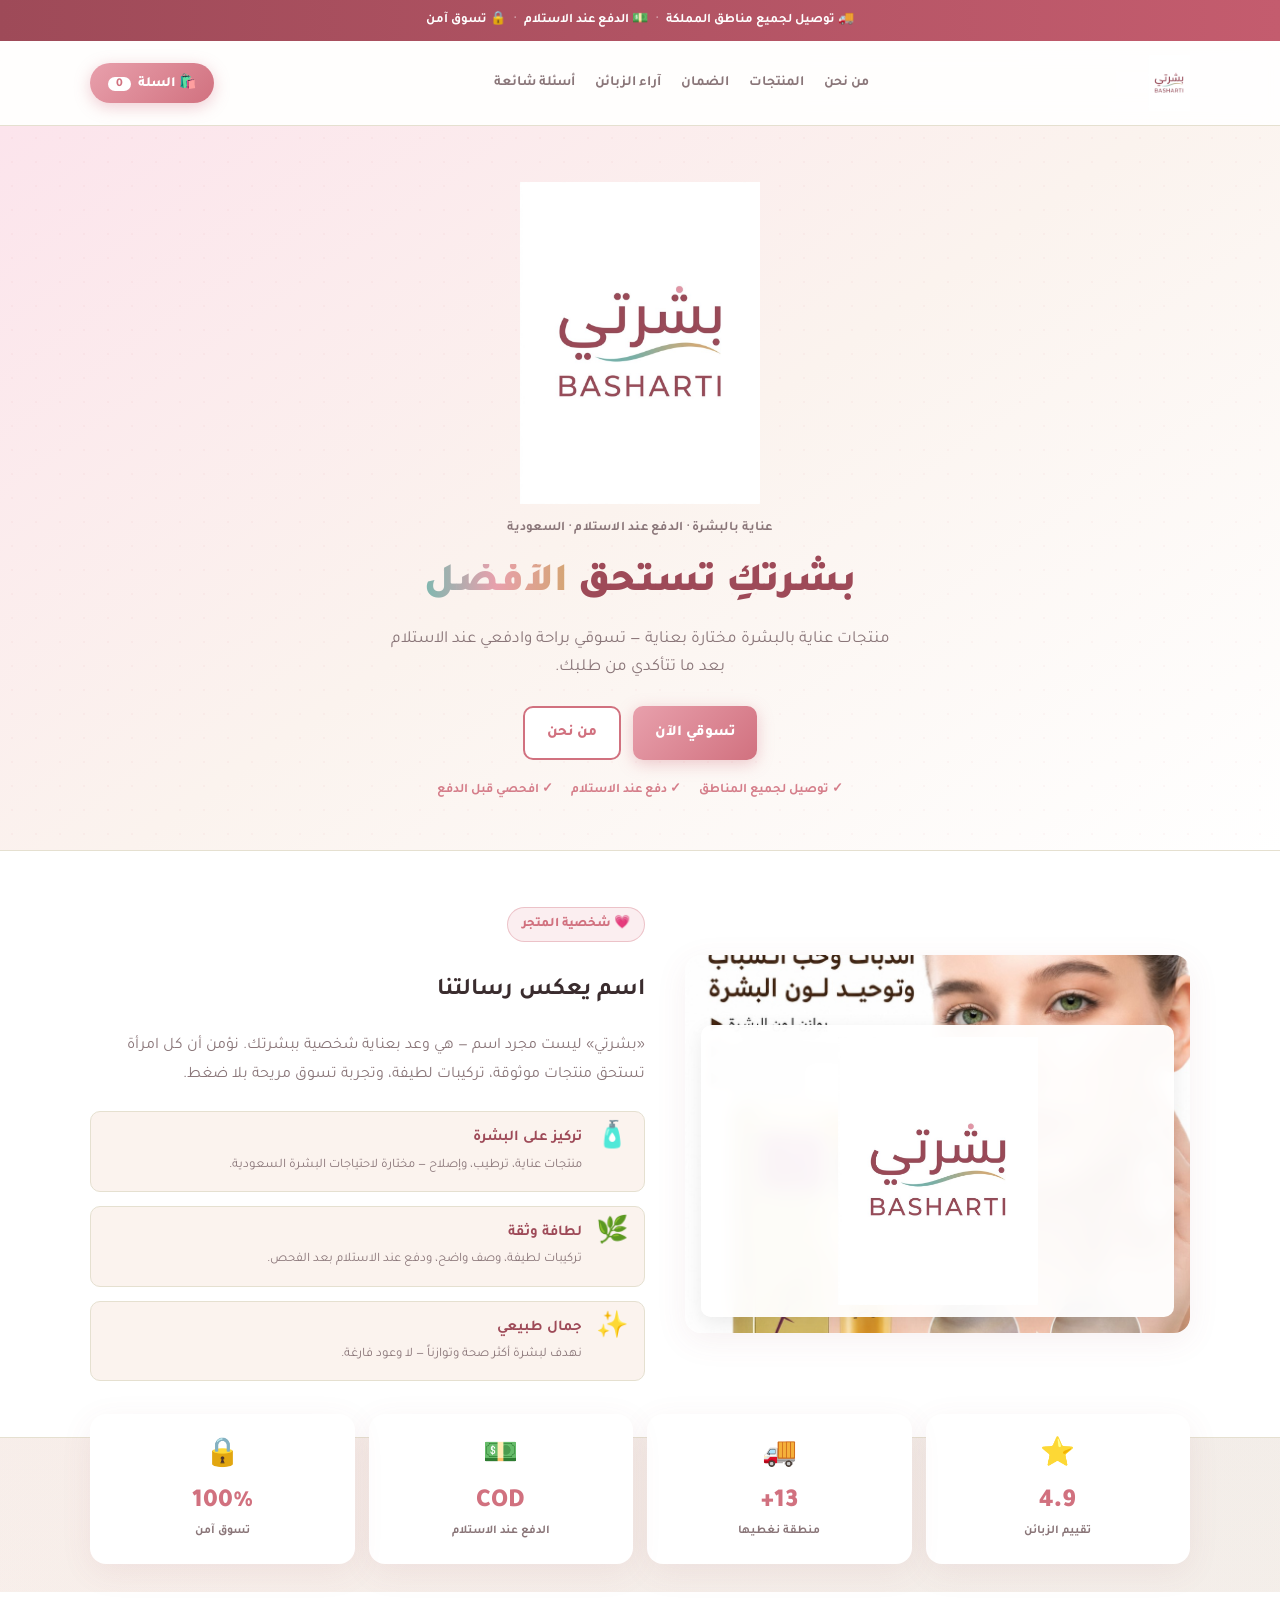
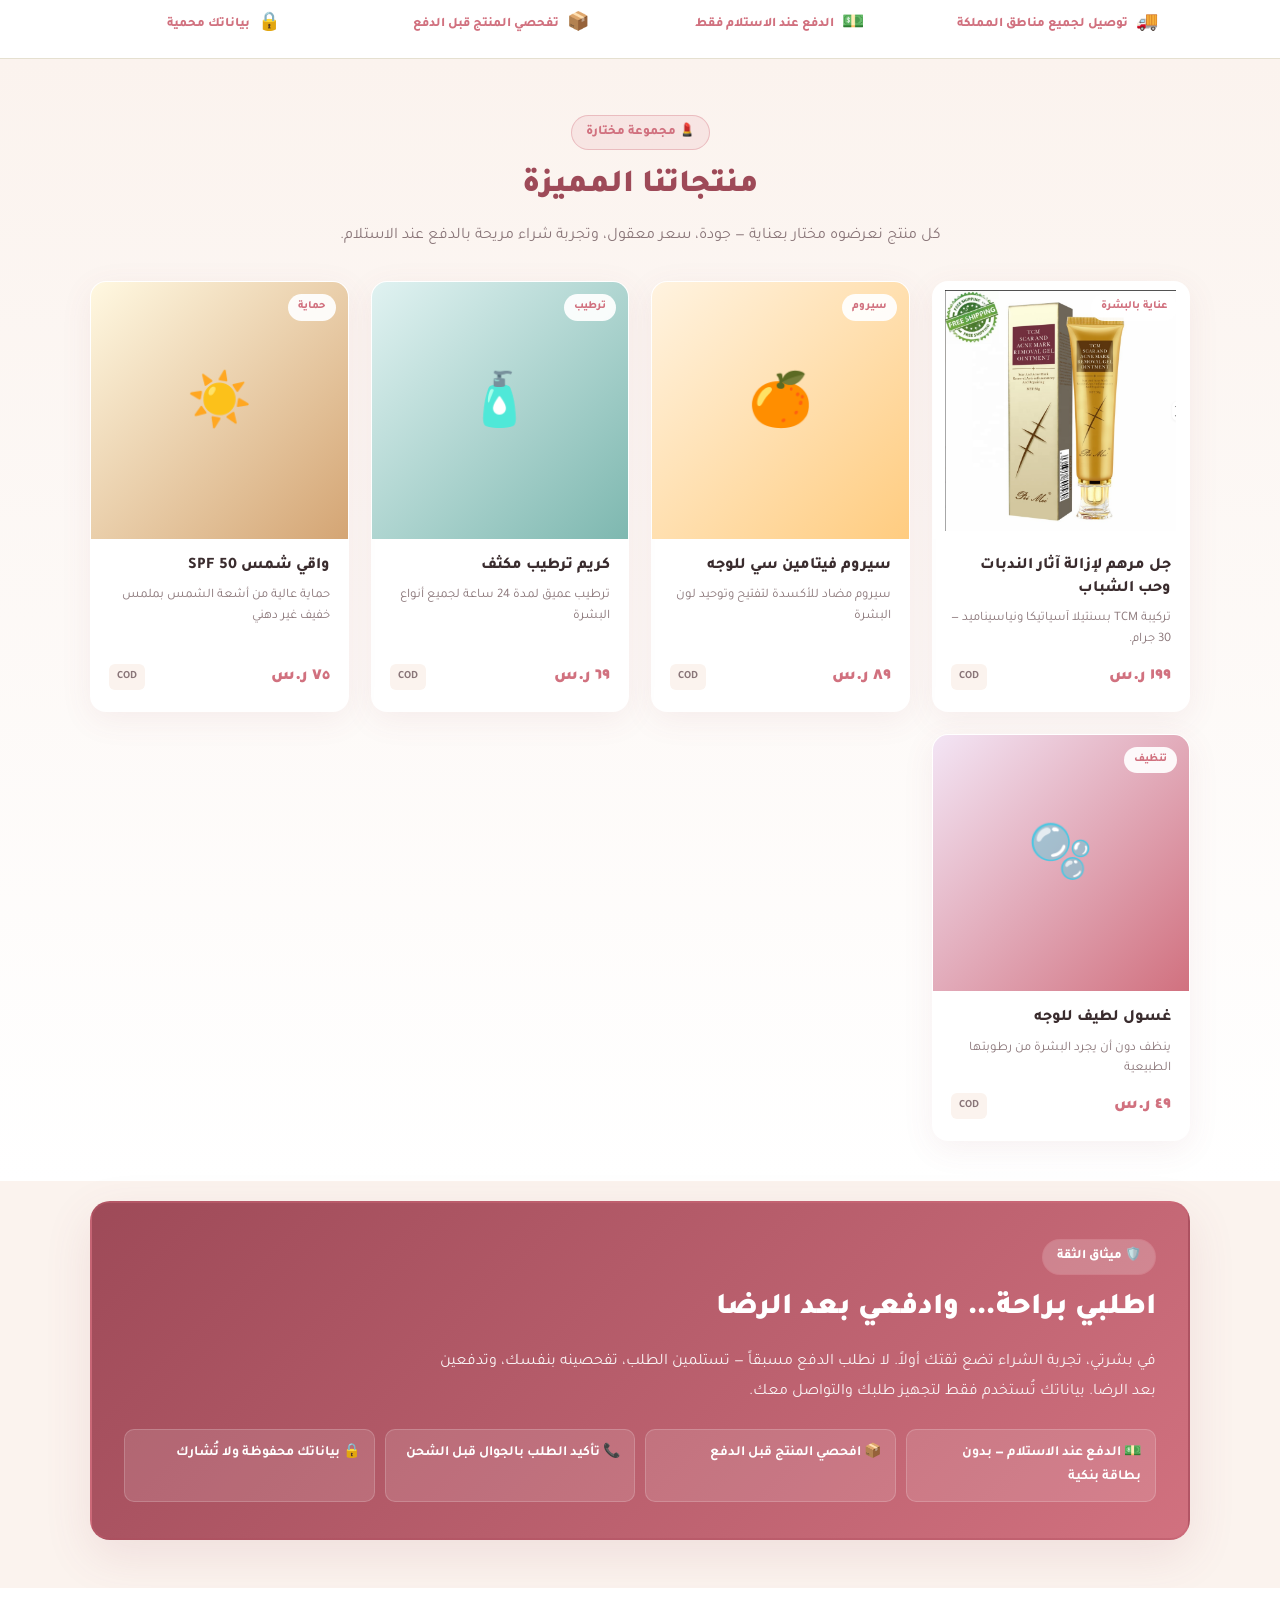
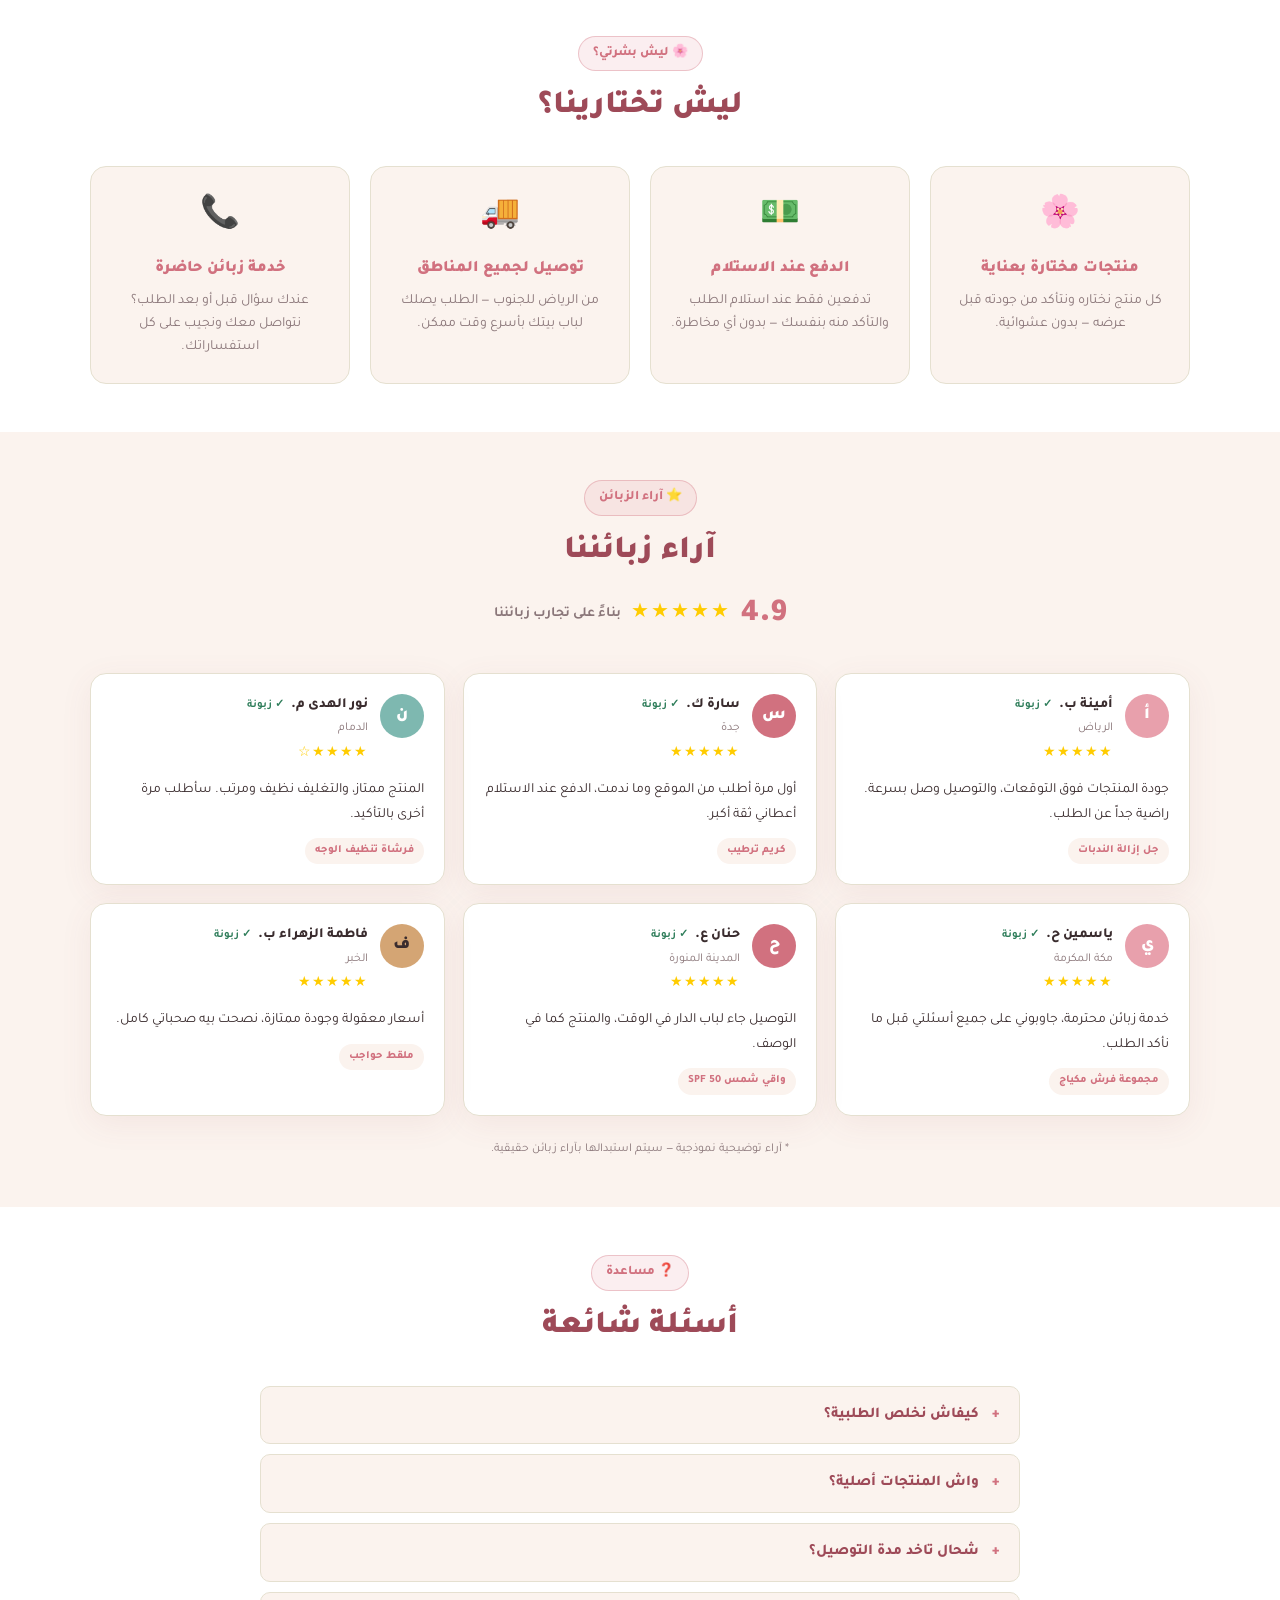
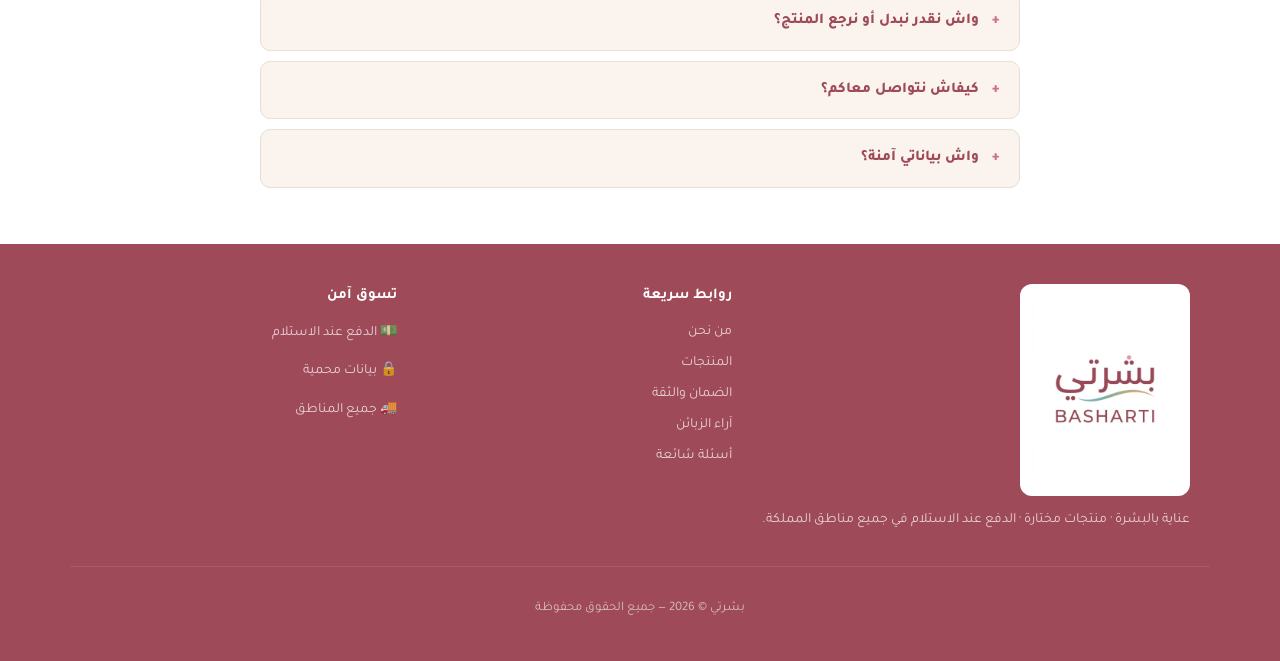
==== index.html @ 543d71de "fix: classic centered homepage hero without product image" ====
<!DOCTYPE html>
<html lang="ar" dir="rtl">
<head>
<meta charset="UTF-8" />
<meta name="viewport" content="width=device-width, initial-scale=1.0" />
<title>بشرتي | العناية بالبشرة ومستحضرات التجميل — السعودية</title>
<meta name="description" content="بشرتي — منتجات عناية بالبشرة والتجميل مختارة بعناية. الدفع عند الاستلام في جميع مناطق المملكة." />
<link rel="canonical" href="https://bacharati.store/" />
<meta property="og:url" content="https://bacharati.store/" />
<meta property="og:title" content="بشرتي | عناية بالبشرة — السعودية" />
<meta property="og:type" content="website" />
<meta property="og:locale" content="ar_SA" />
<meta property="og:image" content="https://bacharati.store/assets/brand/logo-basharti.png?v=1" />
<link rel="preconnect" href="https://fonts.googleapis.com">
<link href="https://fonts.googleapis.com/css2?family=Tajawal:wght@400;500;700;800;900&display=swap" rel="stylesheet">
<link rel="icon" type="image/png" href="assets/brand/logo-basharti.png?v=2" />
<link rel="apple-touch-icon" href="assets/brand/logo-basharti.png?v=2" />
<link rel="stylesheet" href="style.css" />
</head>
<body>

<div class="promo-bar">
  <div class="container promo-inner">
    <span>🚚 توصيل لجميع مناطق المملكة</span>
    <span class="promo-sep">·</span>
    <span>💵 الدفع عند الاستلام</span>
    <span class="promo-sep">·</span>
    <span>🔒 تسوق آمن</span>
  </div>
</div>

<header class="site-header">
  <div class="container header-inner">
    <a href="#" class="logo" data-action="go-shop" aria-label="بشرتي — الرئيسية">
      <img src="assets/brand/logo-basharti.png?v=2" alt="بشرتي BASHARTI" class="logo-img" width="140" height="48" loading="eager" />
    </a>
    <nav class="header-nav" aria-label="التنقل">
      <a href="#brand">من نحن</a>
      <a href="#products">المنتجات</a>
      <a href="#trust">الضمان</a>
      <a href="#reviews">آراء الزبائن</a>
      <a href="#faq">أسئلة شائعة</a>
    </nav>
    <button class="cart-btn" data-action="open-cart" aria-label="السلة">
      🛍️ السلة
      <span class="cart-count" id="cartCount">0</span>
    </button>
  </div>
</header>

<main>

  <section class="hero hero--classic">
    <div class="hero-bg-pattern" aria-hidden="true"></div>
    <div class="container hero-classic">
      <img src="assets/brand/logo-basharti.png?v=2" alt="بشرتي BASHARTI" class="hero-logo hero-logo--center" width="260" height="90" loading="eager" />
      <p class="hero-tagline">عناية بالبشرة · الدفع عند الاستلام · السعودية</p>
      <h1>بشرتكِ تستحق <span class="text-gradient">الأفضل</span></h1>
      <p class="hero-lead">منتجات عناية بالبشرة مختارة بعناية — تسوقي براحة وادفعي عند الاستلام بعد ما تتأكدي من طلبك.</p>
      <div class="hero-actions hero-actions--center">
        <a href="#products" class="btn btn-primary">تسوقي الآن</a>
        <a href="#brand" class="btn btn-outline">من نحن</a>
      </div>
      <ul class="hero-trust-list">
        <li>✓ توصيل لجميع المناطق</li>
        <li>✓ دفع عند الاستلام</li>
        <li>✓ افحصي قبل الدفع</li>
      </ul>
    </div>
  </section>

  <section id="brand" class="brand-story">
    <div class="container brand-story-grid">
      <div class="brand-story-visual">
        <img src="assets/products/scar-gel/v03-benefits.png?v=1" alt="يوازن لون البشرة وينعّم الملمس" class="brand-story-img" loading="lazy" />
        <div class="brand-story-badge">
          <img src="assets/brand/logo-basharti.png?v=2" alt="بشرتي BASHARTI" class="brand-story-logo-img" width="180" loading="lazy" />
        </div>
      </div>
      <div class="brand-story-copy">
        <span class="section-badge">💗 شخصية المتجر</span>
        <h2>اسم يعكس رسالتنا</h2>
        <p class="brand-story-lead">«بشرتي» ليست مجرد اسم — هي وعد بعناية شخصية ببشرتك. نؤمن أن كل امرأة تستحق منتجات موثوقة، تركيبات لطيفة، وتجربة تسوق مريحة بلا ضغط.</p>
        <ul class="brand-pillars">
          <li>
            <span class="brand-pillar-icon">🧴</span>
            <div>
              <strong>تركيز على البشرة</strong>
              <p>منتجات عناية، ترطيب، وإصلاح — مختارة لاحتياجات البشرة السعودية.</p>
            </div>
          </li>
          <li>
            <span class="brand-pillar-icon">🌿</span>
            <div>
              <strong>لطافة وثقة</strong>
              <p>تركيبات لطيفة، وصف واضح، ودفع عند الاستلام بعد الفحص.</p>
            </div>
          </li>
          <li>
            <span class="brand-pillar-icon">✨</span>
            <div>
              <strong>جمال طبيعي</strong>
              <p>نهدف لبشرة أكثر صحة وتوازناً — لا وعود فارغة.</p>
            </div>
          </li>
        </ul>
      </div>
    </div>
  </section>

  <section class="stats">
    <div class="container stats-grid">
      <div class="stat-card">
        <span class="stat-icon">⭐</span>
        <strong class="stat-num">4.9</strong>
        <span class="stat-label">تقييم الزبائن</span>
      </div>
      <div class="stat-card">
        <span class="stat-icon">🚚</span>
        <strong class="stat-num">13+</strong>
        <span class="stat-label">منطقة نغطيها</span>
      </div>
      <div class="stat-card">
        <span class="stat-icon">💵</span>
        <strong class="stat-num">COD</strong>
        <span class="stat-label">الدفع عند الاستلام</span>
      </div>
      <div class="stat-card">
        <span class="stat-icon">🔒</span>
        <strong class="stat-num">100%</strong>
        <span class="stat-label">تسوق آمن</span>
      </div>
    </div>
  </section>

  <section class="trust-bar">
    <div class="container trust-bar-inner">
      <div class="trust-item">
        <span class="trust-icon" aria-hidden="true">🚚</span>
        <span>توصيل لجميع مناطق المملكة</span>
      </div>
      <div class="trust-item">
        <span class="trust-icon" aria-hidden="true">💵</span>
        <span>الدفع عند الاستلام فقط</span>
      </div>
      <div class="trust-item">
        <span class="trust-icon" aria-hidden="true">📦</span>
        <span>تفحصي المنتج قبل الدفع</span>
      </div>
      <div class="trust-item">
        <span class="trust-icon" aria-hidden="true">🔒</span>
        <span>بياناتك محمية</span>
      </div>
    </div>
  </section>

  <section id="products" class="products-section">
    <div class="container">
      <div class="section-head">
        <span class="section-badge">💄 مجموعة مختارة</span>
        <h2 class="section-title">منتجاتنا المميزة</h2>
        <p class="section-lead">كل منتج نعرضوه مختار بعناية — جودة، سعر معقول، وتجربة شراء مريحة بالدفع عند الاستلام.</p>
      </div>
      <div id="productGrid" class="product-grid">
        <p class="loading">جاري تحميل المنتجات...</p>
      </div>
    </div>
  </section>

  <section id="trust" class="trust-covenant">
    <div class="container">
      <div class="covenant-card">
        <span class="section-badge light">🛡️ ميثاق الثقة</span>
        <h2>اطلبي براحة… وادفعي بعد الرضا</h2>
        <p class="covenant-body">في بشرتي، تجربة الشراء تضع ثقتك أولاً. لا نطلب الدفع مسبقاً — تستلمين الطلب، تفحصينه بنفسك، وتدفعين بعد الرضا. بياناتك تُستخدم فقط لتجهيز طلبك والتواصل معك.</p>
        <ul class="covenant-pills">
          <li>💵 الدفع عند الاستلام — بدون بطاقة بنكية</li>
          <li>📦 افحصي المنتج قبل الدفع</li>
          <li>📞 تأكيد الطلب بالجوال قبل الشحن</li>
          <li>🔒 بياناتك محفوظة ولا تُشارك</li>
        </ul>
      </div>
    </div>
  </section>

  <section class="why-us">
    <div class="container">
      <div class="section-head">
        <span class="section-badge">🌸 ليش بشرتي؟</span>
        <h2 class="section-title">ليش تختارينا؟</h2>
      </div>
      <div class="why-grid">
        <div class="why-card">
          <span class="why-icon" aria-hidden="true">🌸</span>
          <h3>منتجات مختارة بعناية</h3>
          <p>كل منتج نختاره ونتأكد من جودته قبل عرضه — بدون عشوائية.</p>
        </div>
        <div class="why-card">
          <span class="why-icon" aria-hidden="true">💵</span>
          <h3>الدفع عند الاستلام</h3>
          <p>تدفعين فقط عند استلام الطلب والتأكد منه بنفسك — بدون أي مخاطرة.</p>
        </div>
        <div class="why-card">
          <span class="why-icon" aria-hidden="true">🚚</span>
          <h3>توصيل لجميع المناطق</h3>
          <p>من الرياض للجنوب — الطلب يصلك لباب بيتك بأسرع وقت ممكن.</p>
        </div>
        <div class="why-card">
          <span class="why-icon" aria-hidden="true">📞</span>
          <h3>خدمة زبائن حاضرة</h3>
          <p>عندك سؤال قبل أو بعد الطلب؟ نتواصل معك ونجيب على كل استفساراتك.</p>
        </div>
      </div>
    </div>
  </section>

  <section id="reviews" class="reviews">
    <div class="container">
      <div class="section-head">
        <span class="section-badge">⭐ آراء الزبائن</span>
        <h2 class="section-title">آراء زبائننا</h2>
        <div class="reviews-summary">
          <span class="reviews-score">4.9</span>
          <span class="reviews-stars" aria-label="4.9 من 5">★★★★★</span>
          <span class="reviews-count">بناءً على تجارب زبائننا</span>
        </div>
      </div>
      <div class="reviews-grid">
        <article class="review-card">
          <div class="review-head">
            <span class="review-avatar" style="background:#e8a0ac">أ</span>
            <div>
              <div class="review-name">أمينة ب. <span class="review-verified">✓ زبونة</span></div>
              <div class="review-location">الرياض</div>
              <div class="review-stars" aria-label="5 من 5">★★★★★</div>
            </div>
          </div>
          <p class="review-text">جودة المنتجات فوق التوقعات، والتوصيل وصل بسرعة. راضية جداً عن الطلب.</p>
          <span class="review-product">جل إزالة الندبات</span>
        </article>
        <article class="review-card">
          <div class="review-head">
            <span class="review-avatar" style="background:#d1717f">س</span>
            <div>
              <div class="review-name">سارة ك. <span class="review-verified">✓ زبونة</span></div>
              <div class="review-location">جدة</div>
              <div class="review-stars" aria-label="5 من 5">★★★★★</div>
            </div>
          </div>
          <p class="review-text">أول مرة أطلب من الموقع وما ندمت، الدفع عند الاستلام أعطاني ثقة أكبر.</p>
          <span class="review-product">كريم ترطيب</span>
        </article>
        <article class="review-card">
          <div class="review-head">
            <span class="review-avatar" style="background:#7eb8b0">ن</span>
            <div>
              <div class="review-name">نور الهدى م. <span class="review-verified">✓ زبونة</span></div>
              <div class="review-location">الدمام</div>
              <div class="review-stars" aria-label="4 من 5">★★★★☆</div>
            </div>
          </div>
          <p class="review-text">المنتج ممتاز، والتغليف نظيف ومرتب. سأطلب مرة أخرى بالتأكيد.</p>
          <span class="review-product">فرشاة تنظيف الوجه</span>
        </article>
        <article class="review-card">
          <div class="review-head">
            <span class="review-avatar" style="background:#e8a0ac">ي</span>
            <div>
              <div class="review-name">ياسمين ح. <span class="review-verified">✓ زبونة</span></div>
              <div class="review-location">مكة المكرمة</div>
              <div class="review-stars" aria-label="5 من 5">★★★★★</div>
            </div>
          </div>
          <p class="review-text">خدمة زبائن محترمة، جاوبوني على جميع أسئلتي قبل ما نأكد الطلب.</p>
          <span class="review-product">مجموعة فرش مكياج</span>
        </article>
        <article class="review-card">
          <div class="review-head">
            <span class="review-avatar" style="background:#d1717f">ح</span>
            <div>
              <div class="review-name">حنان ع. <span class="review-verified">✓ زبونة</span></div>
              <div class="review-location">المدينة المنورة</div>
              <div class="review-stars" aria-label="5 من 5">★★★★★</div>
            </div>
          </div>
          <p class="review-text">التوصيل جاء لباب الدار في الوقت، والمنتج كما في الوصف.</p>
          <span class="review-product">واقي شمس SPF 50</span>
        </article>
        <article class="review-card">
          <div class="review-head">
            <span class="review-avatar" style="background:#d4a574;color:#3a2c2e">ف</span>
            <div>
              <div class="review-name">فاطمة الزهراء ب. <span class="review-verified">✓ زبونة</span></div>
              <div class="review-location">الخبر</div>
              <div class="review-stars" aria-label="5 من 5">★★★★★</div>
            </div>
          </div>
          <p class="review-text">أسعار معقولة وجودة ممتازة، نصحت بيه صحباتي كامل.</p>
          <span class="review-product">ملقط حواجب</span>
        </article>
      </div>
      <p class="reviews-note">* آراء توضيحية نموذجية — سيتم استبدالها بآراء زبائن حقيقية.</p>
    </div>
  </section>

  <section id="faq" class="faq">
    <div class="container">
      <div class="section-head">
        <span class="section-badge">❓ مساعدة</span>
        <h2 class="section-title">أسئلة شائعة</h2>
      </div>
      <div class="faq-list">
        <details class="faq-item">
          <summary>كيفاش نخلص الطلبية؟</summary>
          <p>الدفع يكون عند الاستلام فقط — ما تخلصيش حتى توصلك السلعة وتتأكدي منها بيدك. ما تحتاجيش بطاقة بنكية.</p>
        </details>
        <details class="faq-item">
          <summary>واش المنتجات أصلية؟</summary>
          <p>نعم، جميع منتجاتنا مختارة بعناية من موردين موثوقين قبل ما نعرضوها لكم.</p>
        </details>
        <details class="faq-item">
          <summary>شحال تاخد مدة التوصيل؟</summary>
          <p>مدة التوصيل تختلف حسب المنطقة — عادةً خلال 24-48 ساعة داخل المملكة. نتواصل معك لتأكيد الطلب قبل الشحن.</p>
        </details>
        <details class="faq-item">
          <summary>واش نقدر نبدل أو نرجع المنتج؟</summary>
          <p>إذا كانت عندك مشكلة في الطلبية، تواصلي معنا بعد الاستلام مباشرة وسنجد لك الحل المناسب.</p>
        </details>
        <details class="faq-item">
          <summary>كيفاش نتواصل معاكم؟</summary>
          <p>بعد تأكيد الطلب من الموقع، فريقنا يتصل بيك على الرقم اللي حطيتيه لتأكيد التوصيل والإجابة على أي سؤال.</p>
        </details>
        <details class="faq-item">
          <summary>واش بياناتي آمنة؟</summary>
          <p>نعم — بياناتك (الاسم، الجوال، العنوان) تُستخدم فقط لتجهيز طلبك والتواصل معك. لا نشاركها مع أي طرف ثالث.</p>
        </details>
      </div>
    </div>
  </section>

</main>

<footer class="site-footer">
  <div class="container footer-grid">
    <div class="footer-brand">
      <img src="assets/brand/logo-basharti.png?v=2" alt="بشرتي BASHARTI" class="footer-logo-img" width="160" loading="lazy" />
      <p class="footer-tagline">عناية بالبشرة · منتجات مختارة · الدفع عند الاستلام في جميع مناطق المملكة.</p>
    </div>
    <div class="footer-links">
      <strong>روابط سريعة</strong>
      <a href="#brand">من نحن</a>
      <a href="#products">المنتجات</a>
      <a href="#trust">الضمان والثقة</a>
      <a href="#reviews">آراء الزبائن</a>
      <a href="#faq">أسئلة شائعة</a>
    </div>
    <div class="footer-trust">
      <strong>تسوق آمن</strong>
      <p>💵 الدفع عند الاستلام</p>
      <p>🔒 بيانات محمية</p>
      <p>🚚 جميع المناطق</p>
    </div>
  </div>
  <div class="container footer-bottom">
    <p>بشرتي © 2026 — جميع الحقوق محفوظة</p>
  </div>
</footer>

<div class="overlay" id="productOverlay" hidden>
  <div class="modal product-modal">
    <button class="modal-close" data-action="close-product" aria-label="إغلاق">✕</button>
    <div id="productModalBody"></div>
  </div>
</div>

<div class="overlay" id="cartOverlay" hidden>
  <div class="modal cart-modal">
    <button class="modal-close" data-action="close-cart" aria-label="إغلاق">✕</button>
    <h2>سلة المشتريات</h2>
    <div id="cartItems"></div>
    <div class="cart-summary">
      <div class="cart-total-row">
        <span>المجموع الفرعي</span>
        <strong id="cartTotal">0 ر.س</strong>
      </div>
      <p class="muted shipping-hint">يُضاف رسوم التوصيل حسب المنطقة عند إتمام الطلب</p>
      <button class="btn btn-primary btn-block" id="checkoutBtn" data-action="go-checkout">إتمام الطلب</button>
    </div>
  </div>
</div>

<div class="overlay" id="checkoutOverlay" hidden>
  <div class="modal checkout-modal">
    <button class="modal-close" data-action="close-checkout" aria-label="إغلاق">✕</button>
    <h2>بيانات التوصيل</h2>
    <form id="checkoutForm">
      <label>الاسم الكامل
        <input type="text" name="name" required minlength="2" maxlength="80" placeholder="مثال: هديل بن علي" />
      </label>
      <label>رقم الجوال
        <input type="tel" name="phone" required placeholder="05xxxxxxxx" inputmode="numeric" />
      </label>
      <label>المنطقة
        <select name="regionId" id="regionSelect" required>
          <option value="" disabled selected>اختر المنطقة</option>
        </select>
      </label>
      <label>البلدية / المدينة
        <input type="text" name="city" required minlength="2" maxlength="60" placeholder="مثال: حيدرة" />
      </label>
      <label>العنوان بالتفصيل
        <textarea name="address" required minlength="5" maxlength="240" placeholder="الحي، الشارع، رقم المنزل..."></textarea>
      </label>
      <div class="checkout-summary" id="checkoutSummary">
        <div class="summary-row"><span>المجموع الفرعي</span><span id="summarySubtotal">0 ر.س</span></div>
        <div class="summary-row"><span>التوصيل</span><span id="summaryShipping">—</span></div>
        <div class="summary-row summary-total"><span>الإجمالي</span><span id="summaryTotal">0 ر.س</span></div>
      </div>
      <div class="cod-note">💵 الدفع عند الاستلام — لا حاجة لبطاقة ائتمان · افحصي المنتج قبل الدفع</div>
      <p class="form-error" id="checkoutError" hidden></p>
      <button type="submit" class="btn btn-primary btn-block" id="submitOrderBtn">تأكيد الطلب</button>
    </form>
  </div>
</div>

<div class="overlay" id="thankYouOverlay" hidden>
  <div class="modal thankyou-modal">
    <div class="thankyou-icon">✅</div>
    <h2>تم استلام طلبك بنجاح!</h2>
    <p>رقم الطلب: <strong id="thankYouOrderId"></strong></p>
    <p class="muted">سنتواصل معك قريباً لتأكيد التوصيل. الدفع عند الاستلام — افحصي المنتج قبل الدفع.</p>
    <button class="btn btn-primary" data-action="close-thankyou">متابعة التسوق</button>
  </div>
</div>

<script src="config.js"></script>
<script src="app.js"></script>
</body>
</html>
---- style.css ----
:root {
  --brand-green: #e8a0ac;
  --brand-green-dark: #d1717f;
  --brand-green-deep: #9e4a58;
  --brand-green-light: #f5c4cc;
  --brand-pink: #c45c6e;
  --brand-cyan: #7eb8b0;
  --brand-gold: #d4a574;
  --cream: #fbf3ee;
  --cream-dark: #f5ebe6;
  --text: #3a2c2e;
  --muted: #8a7679;
  --white: #ffffff;
  --border: #e5e0d0;
  --gold: #FFCC00;
  --radius: 16px;
  --radius-sm: 10px;
  --shadow: 0 8px 32px rgba(158, 74, 88, 0.08);
  --shadow-lg: 0 16px 48px rgba(158, 74, 88, 0.12);
}

* { box-sizing: border-box; }

html { scroll-behavior: smooth; }

body {
  margin: 0;
  font-family: 'Tajawal', sans-serif;
  background: var(--cream);
  color: var(--text);
  line-height: 1.65;
  background-image:
    radial-gradient(circle at 10% 0%, rgba(232, 160, 172, 0.12) 0%, transparent 42%),
    radial-gradient(circle at 90% 20%, rgba(126, 184, 176, 0.08) 0%, transparent 38%);
}

a { color: inherit; text-decoration: none; }

.container {
  max-width: 1140px;
  margin: 0 auto;
  padding: 0 20px;
}

.text-gradient {
  background: linear-gradient(90deg, var(--brand-cyan), var(--brand-green), var(--brand-gold));
  -webkit-background-clip: text;
  background-clip: text;
  color: transparent;
}

/* Promo bar */
.promo-bar {
  background: linear-gradient(90deg, var(--brand-green-deep), var(--brand-pink));
  color: white;
  font-size: 13px;
  font-weight: 700;
}

.promo-inner {
  display: flex;
  flex-wrap: wrap;
  justify-content: center;
  align-items: center;
  gap: 8px;
  padding: 10px 20px;
}

.promo-sep { opacity: 0.45; }

/* Header */
.site-header {
  background: rgba(255, 255, 255, 0.92);
  backdrop-filter: blur(12px);
  border-bottom: 1px solid var(--border);
  position: sticky;
  top: 0;
  z-index: 50;
}

.header-inner {
  display: flex;
  align-items: center;
  justify-content: space-between;
  gap: 16px;
  padding: 14px 20px;
}

.logo {
  display: flex;
  align-items: center;
  gap: 10px;
  font-size: 22px;
  font-weight: 900;
  color: var(--brand-green-dark);
  flex-shrink: 0;
}

.logo-img {
  display: block;
  height: 48px;
  width: auto;
  max-width: min(160px, 42vw);
  object-fit: contain;
}

.brand-story-logo-img {
  display: block;
  width: min(200px, 100%);
  height: auto;
}

.footer-logo-img {
  display: block;
  width: min(170px, 100%);
  height: auto;
  margin-bottom: 12px;
  background: white;
  border-radius: 12px;
  padding: 8px 12px;
}

.brand-story-badge {
  justify-content: center;
  text-align: center;
  align-items: center;
  background: white;
  border-radius: var(--radius-sm);
  padding: 12px 16px;
}

.logo-text {
  font-size: 26px;
  font-weight: 900;
  color: var(--brand-green-dark);
}

.footer-logo-text {
  font-size: 24px;
  display: block;
  margin-bottom: 10px;
  color: white;
}

.logo-img {
  height: 56px;
  width: auto;
  display: block;
  object-fit: contain;
}

.footer-logo {
  height: 64px;
  width: auto;
  display: block;
  margin-bottom: 12px;
  object-fit: contain;
}

.logo-icon { flex-shrink: 0; }

.header-nav {
  display: flex;
  gap: 20px;
  font-size: 14px;
  font-weight: 700;
  color: var(--muted);
}

.header-nav a:hover { color: var(--brand-green-dark); }

.cart-btn {
  position: relative;
  background: linear-gradient(135deg, var(--brand-green), var(--brand-green-dark));
  color: white;
  border: none;
  border-radius: 999px;
  padding: 10px 18px;
  font-family: inherit;
  font-size: 14px;
  font-weight: 800;
  cursor: pointer;
  box-shadow: 0 4px 16px rgba(209, 113, 127, 0.35);
  flex-shrink: 0;
}

.cart-count {
  background: white;
  color: var(--brand-green-dark);
  border-radius: 999px;
  padding: 1px 8px;
  font-size: 12px;
  margin-inline-start: 4px;
}

/* Hero */
.hero {
  position: relative;
  background: linear-gradient(145deg, #fce4ec 0%, var(--cream) 50%, #fff 100%);
  padding: 52px 0 64px;
  overflow: hidden;
}

.hero--classic {
  padding: 56px 0 48px;
  text-align: center;
}

.hero-classic {
  position: relative;
  z-index: 1;
  max-width: 640px;
  margin: 0 auto;
  display: flex;
  flex-direction: column;
  align-items: center;
}

.hero-logo--center {
  width: min(280px, 82vw);
  margin-bottom: 12px;
}

.hero-tagline {
  margin: 0 0 16px;
  font-size: 13px;
  font-weight: 700;
  letter-spacing: 0.02em;
  color: var(--muted);
}

.hero-classic h1 {
  font-size: clamp(28px, 5vw, 40px);
  font-weight: 900;
  line-height: 1.4;
  margin: 0 0 14px;
  color: var(--brand-green-deep);
}

.hero-classic .hero-lead {
  max-width: 520px;
  margin: 0 0 24px;
  text-align: center;
}

.hero-actions--center {
  justify-content: center;
  margin-bottom: 20px;
}

.hero-trust-list {
  list-style: none;
  margin: 0;
  padding: 0;
  display: flex;
  flex-wrap: wrap;
  justify-content: center;
  gap: 10px 18px;
  font-size: 13px;
  font-weight: 700;
  color: var(--brand-green-dark);
}

.hero-trust-list li {
  opacity: 0.9;
}

.hero-bg-pattern {
  position: absolute;
  inset: 0;
  opacity: 0.35;
  background-image:
    radial-gradient(circle, rgba(209, 113, 127, 0.15) 1px, transparent 1px);
  background-size: 24px 24px;
  pointer-events: none;
}

.hero-grid {
  position: relative;
  z-index: 1;
  display: grid;
  grid-template-columns: 1.05fr 0.95fr;
  gap: 36px;
  align-items: center;
}

.hero-copy h1 {
  font-size: clamp(28px, 4vw, 42px);
  font-weight: 900;
  line-height: 1.35;
  margin: 12px 0 16px;
  color: var(--brand-green-deep);
}

.hero-logo {
  display: block;
  width: min(240px, 78vw);
  height: auto;
  margin-bottom: 14px;
}

.hero-lead {
  font-size: 17px;
  color: var(--muted);
  margin: 0 0 24px;
  max-width: 520px;
}

.hero-actions {
  display: flex;
  flex-wrap: wrap;
  gap: 12px;
  margin-bottom: 20px;
}

.hero-badges {
  display: flex;
  flex-wrap: wrap;
  gap: 8px;
}

.hero-badge {
  background: white;
  border: 1px solid var(--border);
  border-radius: 999px;
  padding: 6px 12px;
  font-size: 12px;
  font-weight: 700;
  color: var(--brand-green-dark);
}

.hero-visual {
  position: relative;
  min-height: 320px;
}

.hero-image-frame {
  position: relative;
  display: block;
  border-radius: calc(var(--radius) + 4px);
  overflow: hidden;
  box-shadow: var(--shadow-lg);
  border: 3px solid rgba(255, 255, 255, 0.85);
  background: #fff;
  text-decoration: none;
  color: inherit;
}

.hero-image-frame--product {
  background: linear-gradient(160deg, #fff 0%, var(--cream) 100%);
}

.hero-banner-img {
  display: block;
  width: 100%;
  height: auto;
  aspect-ratio: 16 / 10;
  object-fit: cover;
}

.hero-banner-img--product {
  aspect-ratio: 1 / 1;
  object-fit: contain;
  padding: 20px;
}

.hero-float-card {
  position: absolute;
  bottom: 16px;
  left: 16px;
  right: 16px;
  display: flex;
  align-items: center;
  gap: 10px;
  background: rgba(255, 255, 255, 0.94);
  backdrop-filter: blur(8px);
  border-radius: var(--radius-sm);
  padding: 12px 14px;
  box-shadow: 0 8px 24px rgba(158, 74, 88, 0.15);
  border: 1px solid rgba(255, 255, 255, 0.9);
}

.hero-float-badge {
  flex-shrink: 0;
  font-size: 11px;
  font-weight: 800;
  color: white;
  background: linear-gradient(135deg, var(--brand-green), var(--brand-green-dark));
  padding: 6px 10px;
  border-radius: 999px;
}

.hero-float-card img {
  display: none;
}

.hero-float-label {
  display: flex;
  flex-direction: column;
  gap: 2px;
  min-width: 0;
}

.hero-float-label strong {
  font-size: 13px;
  color: var(--brand-green-deep);
}

.hero-float-label span {
  font-size: 11px;
  color: var(--muted);
  font-weight: 700;
}

/* Brand story */
.brand-story {
  padding: 56px 0;
  background: white;
  border-top: 1px solid var(--border);
  border-bottom: 1px solid var(--border);
}

.brand-story-grid {
  display: grid;
  grid-template-columns: 1fr 1.1fr;
  gap: 40px;
  align-items: center;
}

.brand-story-visual {
  position: relative;
  border-radius: var(--radius);
  overflow: hidden;
  box-shadow: var(--shadow);
}

.brand-story-img {
  display: block;
  width: 100%;
  aspect-ratio: 4 / 3;
  object-fit: cover;
}

.brand-story-badge {
  position: absolute;
  bottom: 16px;
  right: 16px;
  left: 16px;
  display: flex;
  align-items: center;
  gap: 12px;
  background: rgba(255, 255, 255, 0.95);
  backdrop-filter: blur(10px);
  border-radius: var(--radius-sm);
  padding: 12px 14px;
  box-shadow: 0 6px 20px rgba(0, 0, 0, 0.08);
}

.brand-story-badge strong {
  display: block;
  font-size: 18px;
  color: var(--brand-green-deep);
}

.brand-story-badge span {
  font-size: 12px;
  color: var(--muted);
  font-weight: 700;
}

.brand-story-lead {
  font-size: 16px;
  color: var(--muted);
  line-height: 1.85;
  margin: 0 0 20px;
}

.brand-pillars {
  list-style: none;
  margin: 0;
  padding: 0;
  display: flex;
  flex-direction: column;
  gap: 14px;
}

.brand-pillars li {
  display: flex;
  gap: 14px;
  align-items: flex-start;
  background: var(--cream);
  border: 1px solid var(--border);
  border-radius: var(--radius-sm);
  padding: 14px 16px;
}

.brand-pillar-icon {
  font-size: 26px;
  line-height: 1;
  flex-shrink: 0;
}

.brand-pillars strong {
  display: block;
  color: var(--brand-green-deep);
  margin-bottom: 4px;
  font-size: 15px;
}

.brand-pillars p {
  margin: 0;
  font-size: 13px;
  color: var(--muted);
  line-height: 1.7;
}

/* Section shared */
.section-badge {
  display: inline-block;
  background: rgba(232, 160, 172, 0.18);
  color: var(--brand-green-dark);
  border: 1px solid rgba(209, 113, 127, 0.35);
  font-size: 13px;
  font-weight: 800;
  padding: 6px 14px;
  border-radius: 999px;
  margin-bottom: 10px;
}

.section-badge.light {
  background: rgba(255, 255, 255, 0.2);
  color: white;
}

.section-head {
  text-align: center;
  margin-bottom: 32px;
}

.section-title {
  font-size: clamp(24px, 3vw, 32px);
  font-weight: 900;
  margin: 0 0 10px;
  color: var(--brand-green-deep);
}

.section-lead {
  font-size: 16px;
  color: var(--muted);
  max-width: 620px;
  margin: 0 auto;
}

/* Stats */
.stats {
  padding: 0 0 8px;
  margin-top: -24px;
  position: relative;
  z-index: 2;
}

.stats-grid {
  display: grid;
  grid-template-columns: repeat(4, 1fr);
  gap: 14px;
}

.stat-card {
  background: white;
  border-radius: var(--radius);
  box-shadow: var(--shadow);
  padding: 20px 14px;
  text-align: center;
}

.stat-icon { font-size: 28px; display: block; margin-bottom: 6px; }

.stat-num {
  display: block;
  font-size: 26px;
  font-weight: 900;
  color: var(--brand-green-dark);
  line-height: 1.2;
}

.stat-label {
  font-size: 12px;
  font-weight: 700;
  color: var(--muted);
}

/* Trust bar */
.trust-bar {
  background: white;
  border-bottom: 1px solid var(--border);
  margin-top: 20px;
}

.trust-bar-inner {
  display: grid;
  grid-template-columns: repeat(4, 1fr);
  gap: 12px;
  padding: 18px 20px;
}

.trust-item {
  display: flex;
  align-items: center;
  justify-content: center;
  gap: 8px;
  font-size: 13px;
  font-weight: 800;
  color: var(--brand-green-dark);
  text-align: center;
}

.trust-icon { font-size: 18px; flex-shrink: 0; }

/* Products */
.products-section {
  padding: 56px 0 40px;
  background: linear-gradient(180deg, var(--cream) 0%, #fff 100%);
}

.product-grid {
  display: grid;
  grid-template-columns: repeat(auto-fill, minmax(240px, 1fr));
  gap: 22px;
}

.loading { color: var(--muted); text-align: center; grid-column: 1 / -1; }

.product-card {
  background: white;
  border-radius: var(--radius);
  box-shadow: var(--shadow);
  overflow: hidden;
  cursor: pointer;
  transition: transform 0.18s ease, box-shadow 0.18s ease;
  display: flex;
  flex-direction: column;
  border: 1px solid transparent;
}

.product-card:hover {
  transform: translateY(-6px);
  box-shadow: var(--shadow-lg);
  border-color: var(--border);
}

.product-thumb {
  aspect-ratio: 1 / 1;
  background: var(--cream);
  display: flex;
  align-items: center;
  justify-content: center;
  position: relative;
  overflow: hidden;
}

.product-thumb img {
  width: 100%;
  height: 100%;
  object-fit: contain;
  background: #fff;
  padding: 8px;
}

.product-thumb-placeholder {
  width: 100%;
  height: 100%;
  display: flex;
  flex-direction: column;
  align-items: center;
  justify-content: center;
  gap: 8px;
  font-size: 52px;
}

.product-category {
  position: absolute;
  top: 12px;
  right: 12px;
  background: rgba(255, 255, 255, 0.92);
  color: var(--brand-green-dark);
  font-size: 11px;
  font-weight: 800;
  padding: 4px 10px;
  border-radius: 999px;
}

.product-info {
  padding: 16px 18px 20px;
  display: flex;
  flex-direction: column;
  gap: 8px;
  flex: 1;
}

.product-info h3 {
  font-size: 16px;
  font-weight: 800;
  margin: 0;
  line-height: 1.45;
}

.product-desc {
  font-size: 13px;
  color: var(--muted);
  margin: 0;
  flex: 1;
  line-height: 1.6;
}

.product-footer {
  display: flex;
  align-items: center;
  justify-content: space-between;
  gap: 8px;
  margin-top: 4px;
}

.product-price {
  font-weight: 900;
  color: var(--brand-green-dark);
  font-size: 17px;
}

.product-cod {
  font-size: 11px;
  font-weight: 700;
  color: var(--muted);
  background: var(--cream);
  padding: 4px 8px;
  border-radius: 6px;
}

/* Trust covenant */
.trust-covenant {
  padding: 20px 0 48px;
}

.covenant-card {
  background: linear-gradient(135deg, var(--brand-green-deep), var(--brand-green-dark));
  color: white;
  border-radius: calc(var(--radius) + 4px);
  padding: 36px 32px;
  box-shadow: var(--shadow-lg);
  border: 2px solid rgba(196, 92, 110, 0.35);
}

.covenant-card h2 {
  font-size: clamp(22px, 3vw, 30px);
  font-weight: 900;
  margin: 0 0 14px;
}

.covenant-body {
  font-size: 16px;
  line-height: 1.85;
  opacity: 0.92;
  margin: 0 0 22px;
  max-width: 720px;
}

.covenant-pills {
  list-style: none;
  margin: 0;
  padding: 0;
  display: grid;
  grid-template-columns: repeat(auto-fit, minmax(220px, 1fr));
  gap: 10px;
}

.covenant-pills li {
  background: rgba(255, 255, 255, 0.12);
  border: 1px solid rgba(255, 255, 255, 0.18);
  border-radius: var(--radius-sm);
  padding: 12px 14px;
  font-size: 14px;
  font-weight: 700;
}

/* Why us */
.why-us {
  background: white;
  padding: 48px 0;
}

.why-grid {
  display: grid;
  grid-template-columns: repeat(auto-fit, minmax(230px, 1fr));
  gap: 20px;
}

.why-card {
  background: var(--cream);
  border-radius: var(--radius);
  padding: 24px 20px;
  text-align: center;
  border: 1px solid var(--border);
  transition: transform 0.15s ease;
}

.why-card:hover { transform: translateY(-3px); }

.why-icon {
  font-size: 32px;
  display: block;
  margin-bottom: 12px;
}

.why-card h3 {
  font-size: 16px;
  font-weight: 900;
  margin: 0 0 8px;
  color: var(--brand-green-dark);
}

.why-card p {
  font-size: 14px;
  color: var(--muted);
  margin: 0;
}

/* Reviews */
.reviews {
  padding: 48px 0;
}

.reviews-summary {
  display: flex;
  align-items: center;
  justify-content: center;
  flex-wrap: wrap;
  gap: 10px;
  margin-top: 8px;
}

.reviews-score {
  font-size: 32px;
  font-weight: 900;
  color: var(--brand-green-dark);
}

.reviews-stars {
  color: var(--gold);
  font-size: 20px;
  letter-spacing: 2px;
}

.reviews-count {
  font-size: 14px;
  color: var(--muted);
  font-weight: 700;
}

.reviews-grid {
  display: grid;
  grid-template-columns: repeat(auto-fit, minmax(280px, 1fr));
  gap: 18px;
}

.review-card {
  background: white;
  border-radius: var(--radius);
  box-shadow: var(--shadow);
  padding: 20px;
  border: 1px solid var(--border);
}

.review-head {
  display: flex;
  align-items: flex-start;
  gap: 12px;
  margin-bottom: 12px;
}

.review-avatar {
  flex-shrink: 0;
  width: 44px;
  height: 44px;
  border-radius: 999px;
  color: white;
  display: flex;
  align-items: center;
  justify-content: center;
  font-weight: 900;
  font-size: 17px;
}

.review-name {
  font-weight: 800;
  font-size: 14px;
}

.review-verified {
  font-size: 11px;
  font-weight: 700;
  color: #2e7d5a;
  margin-inline-start: 4px;
}

.review-location {
  font-size: 12px;
  color: var(--muted);
  margin-top: 2px;
}

.review-stars {
  color: var(--gold);
  font-size: 14px;
  letter-spacing: 1px;
  margin-top: 4px;
}

.review-text {
  font-size: 14px;
  margin: 0 0 10px;
  line-height: 1.75;
}

.review-product {
  display: inline-block;
  font-size: 11px;
  font-weight: 800;
  color: var(--brand-green-dark);
  background: var(--cream);
  padding: 4px 10px;
  border-radius: 999px;
}

.reviews-note {
  text-align: center;
  color: var(--muted);
  font-size: 12px;
  margin: 24px 0 0;
}

/* FAQ */
.faq {
  background: white;
  padding: 48px 0 56px;
}

.faq-list {
  display: flex;
  flex-direction: column;
  gap: 10px;
  max-width: 760px;
  margin: 0 auto;
}

.faq-item {
  background: var(--cream);
  border-radius: var(--radius-sm);
  padding: 16px 20px;
  border: 1px solid var(--border);
}

.faq-item summary {
  cursor: pointer;
  font-weight: 800;
  font-size: 15px;
  list-style: none;
  color: var(--brand-green-deep);
}

.faq-item summary::-webkit-details-marker { display: none; }

.faq-item summary::before {
  content: "+";
  display: inline-block;
  width: 20px;
  color: var(--brand-green-dark);
  font-weight: 900;
}

.faq-item[open] summary::before { content: "−"; }

.faq-item p {
  margin: 12px 0 0 24px;
  color: var(--muted);
  font-size: 14px;
  line-height: 1.75;
}

/* Buttons */
.btn {
  border: none;
  border-radius: var(--radius-sm);
  padding: 13px 22px;
  font-family: inherit;
  font-size: 15px;
  font-weight: 800;
  cursor: pointer;
  display: inline-flex;
  align-items: center;
  justify-content: center;
  transition: transform 0.12s ease, box-shadow 0.12s ease;
}

.btn:active { transform: scale(0.98); }

.btn-primary {
  background: linear-gradient(135deg, var(--brand-green), var(--brand-green-dark));
  color: white;
  box-shadow: 0 4px 16px rgba(209, 113, 127, 0.35);
}

.btn-primary:disabled {
  opacity: 0.6;
  cursor: not-allowed;
}

.btn-block { width: 100%; }

.btn-outline {
  background: white;
  border: 2px solid var(--brand-green-dark);
  color: var(--brand-green-dark);
}

/* Overlay / modal */
.overlay {
  position: fixed;
  inset: 0;
  background: rgba(31, 42, 20, 0.52);
  backdrop-filter: blur(4px);
  display: flex;
  align-items: center;
  justify-content: center;
  z-index: 100;
  padding: 16px;
}

.overlay[hidden] { display: none; }

.modal {
  background: white;
  border-radius: var(--radius);
  max-width: 480px;
  width: 100%;
  max-height: 88vh;
  overflow-y: auto;
  padding: 28px;
  position: relative;
  box-shadow: var(--shadow-lg);
}

.modal-close {
  position: absolute;
  top: 14px;
  left: 14px;
  background: var(--cream);
  border: none;
  border-radius: 999px;
  width: 34px;
  height: 34px;
  cursor: pointer;
  font-size: 15px;
}

.product-modal .product-modal-thumb {
  width: 100%;
  aspect-ratio: 1/1;
  background: var(--cream);
  border-radius: var(--radius);
  display: flex;
  align-items: center;
  justify-content: center;
  font-size: 64px;
  margin-bottom: 16px;
  overflow: hidden;
}

.product-modal-thumb img { width: 100%; height: 100%; object-fit: cover; }

.qty-row {
  display: flex;
  align-items: center;
  gap: 12px;
  margin: 18px 0;
}

.qty-row button {
  width: 36px;
  height: 36px;
  border-radius: 8px;
  border: 1px solid var(--border);
  background: white;
  font-size: 18px;
  cursor: pointer;
}

.cart-item {
  display: flex;
  justify-content: space-between;
  align-items: center;
  gap: 10px;
  padding: 12px 0;
  border-bottom: 1px solid var(--border);
}

.cart-item-name { font-weight: 800; font-size: 14px; }
.cart-item-meta { font-size: 13px; color: var(--muted); }

.cart-item-remove {
  background: none;
  border: none;
  color: var(--muted);
  cursor: pointer;
  font-size: 13px;
  text-decoration: underline;
}

.cart-empty { color: var(--muted); padding: 20px 0; text-align: center; }

.cart-total-row {
  display: flex;
  justify-content: space-between;
  align-items: center;
  font-size: 17px;
  margin: 16px 0;
}

#checkoutForm { display: flex; flex-direction: column; gap: 14px; margin-top: 10px; }

#checkoutForm label {
  display: flex;
  flex-direction: column;
  gap: 6px;
  font-size: 14px;
  font-weight: 800;
}

#checkoutForm input,
#checkoutForm select,
#checkoutForm textarea {
  font-family: inherit;
  font-size: 15px;
  padding: 11px 12px;
  border: 1px solid var(--border);
  border-radius: 8px;
  resize: vertical;
  background: white;
  color: var(--text);
}

.shipping-hint {
  font-size: 12px;
  margin: -8px 0 0;
  text-align: center;
}

.checkout-summary {
  background: var(--cream);
  border-radius: var(--radius-sm);
  padding: 14px;
  display: flex;
  flex-direction: column;
  gap: 6px;
}

.summary-row {
  display: flex;
  justify-content: space-between;
  font-size: 14px;
  color: var(--muted);
}

.summary-total {
  font-size: 16px;
  font-weight: 900;
  color: var(--text);
  border-top: 1px solid var(--border);
  padding-top: 8px;
  margin-top: 4px;
}

.cod-note {
  background: var(--cream);
  border-radius: 8px;
  padding: 12px;
  font-size: 13px;
  font-weight: 700;
  text-align: center;
  color: var(--brand-green-dark);
}

.form-error {
  color: #b3261e;
  font-size: 14px;
  margin: 0;
}

.thankyou-modal { text-align: center; max-width: 400px; }
.thankyou-icon { font-size: 52px; margin-bottom: 10px; }

/* Footer */
.site-footer {
  background: var(--brand-green-deep);
  color: rgba(255, 255, 255, 0.88);
  padding: 40px 0 0;
}

.footer-grid {
  display: grid;
  grid-template-columns: 1.4fr 1fr 1fr;
  gap: 28px;
  padding-bottom: 28px;
}

.footer-brand-row {
  display: flex;
  align-items: center;
  gap: 12px;
  margin-bottom: 12px;
}

.footer-logo-mark {
  flex-shrink: 0;
}

.footer-brand .footer-logo-text {
  font-size: 22px;
  font-weight: 900;
  color: white;
  margin: 0;
}

.footer-tagline {
  font-size: 14px;
  line-height: 1.75;
  margin: 0;
  opacity: 0.85;
}

.footer-brand p,
.footer-trust p {
  font-size: 14px;
  line-height: 1.75;
  margin: 0 0 6px;
  opacity: 0.85;
}

.footer-links,
.footer-trust {
  display: flex;
  flex-direction: column;
  gap: 8px;
}

.footer-links strong,
.footer-trust strong {
  color: white;
  font-size: 15px;
  margin-bottom: 4px;
}

.footer-links a {
  font-size: 14px;
  opacity: 0.85;
}

.footer-links a:hover { opacity: 1; color: white; }

.footer-bottom {
  border-top: 1px solid rgba(255, 255, 255, 0.12);
  padding: 18px 0 28px;
  text-align: center;
  font-size: 13px;
  opacity: 0.7;
}

.muted { color: var(--muted); }

@media (max-width: 900px) {
  .header-nav { display: none; }
  .hero-grid { grid-template-columns: 1fr; }
  .brand-story-grid { grid-template-columns: 1fr; }
  .stats-grid { grid-template-columns: repeat(2, 1fr); }
  .trust-bar-inner { grid-template-columns: repeat(2, 1fr); }
  .footer-grid { grid-template-columns: 1fr; }
}

@media (max-width: 480px) {
  .hero-copy h1 { font-size: 26px; }
  .modal { padding: 20px; }
  .covenant-card { padding: 24px 18px; }
  .promo-inner { font-size: 12px; }
}

/* Product detail page */
.pd-back { padding: 8px 14px; font-size: 13px; }

.product-page { padding-bottom: 80px; }

.pd-hero-section {
  background: linear-gradient(145deg, #fff8f0 0%, var(--cream) 60%, #fff 100%);
  padding: 32px 0 40px;
}

.pd-hero-grid {
  display: grid;
  grid-template-columns: 1fr 1fr;
  gap: 32px;
  align-items: start;
}

.pd-hero-img {
  width: 100%;
  border-radius: var(--radius);
  box-shadow: var(--shadow-lg);
  border: 1px solid var(--border);
}

.pd-hero-copy h1 {
  font-size: clamp(22px, 3vw, 30px);
  font-weight: 900;
  color: var(--brand-green-deep);
  line-height: 1.45;
  margin: 10px 0 12px;
}

.pd-lead {
  color: var(--muted);
  font-size: 15px;
  line-height: 1.85;
  margin: 0 0 18px;
}

.pd-price-row {
  display: flex;
  align-items: baseline;
  gap: 12px;
  margin-bottom: 16px;
}

.pd-price {
  font-size: 32px;
  font-weight: 900;
  color: var(--brand-green-dark);
}

.pd-weight {
  font-size: 13px;
  font-weight: 700;
  color: var(--muted);
  background: var(--cream-dark);
  padding: 4px 10px;
  border-radius: 999px;
}

.pd-pills {
  list-style: none;
  margin: 0 0 18px;
  padding: 0;
  display: grid;
  gap: 8px;
}

.pd-pills li {
  background: white;
  border: 1px solid var(--border);
  border-radius: var(--radius-sm);
  padding: 10px 12px;
  font-size: 13px;
  font-weight: 700;
}

.pd-qty-row {
  display: inline-flex;
  align-items: center;
  gap: 14px;
  margin-bottom: 14px;
  background: white;
  border: 1px solid var(--border);
  border-radius: var(--radius-sm);
  padding: 6px 10px;
}

.pd-qty-btn {
  width: 36px;
  height: 36px;
  border: none;
  background: var(--cream-dark);
  border-radius: 8px;
  font-size: 18px;
  cursor: pointer;
}

.pd-note { font-size: 12px; margin-top: 12px; }

.pd-highlights {
  padding: 40px 0;
  background: white;
}

.pd-highlight-grid {
  display: grid;
  grid-template-columns: repeat(auto-fit, minmax(200px, 1fr));
  gap: 16px;
}

.pd-highlight {
  background: var(--cream);
  border: 1px solid var(--border);
  border-radius: var(--radius);
  padding: 18px;
  text-align: center;
}

.pd-highlight span { font-size: 28px; display: block; margin-bottom: 8px; }
.pd-highlight strong { display: block; color: var(--brand-green-dark); margin-bottom: 6px; }
.pd-highlight p { margin: 0; font-size: 13px; color: var(--muted); line-height: 1.7; }

.pd-gallery { padding: 20px 0 40px; }

.pd-info-grid {
  display: flex;
  flex-direction: column;
  gap: 16px;
}

.pd-info-card {
  margin: 0;
  border-radius: var(--radius);
  overflow: hidden;
  box-shadow: var(--shadow);
  border: 1px solid var(--border);
  background: white;
}

.pd-info-card img {
  width: 100%;
  height: auto;
  display: block;
}

.pd-specs-text { padding: 0 0 40px; }

.pd-specs-card {
  background: white;
  border: 1px solid var(--border);
  border-radius: var(--radius);
  padding: 24px;
  box-shadow: var(--shadow);
}

.pd-specs-card h3 {
  margin: 0 0 14px;
  color: var(--brand-green-deep);
}

.pd-specs-card ul {
  margin: 0;
  padding: 0 18px 0 0;
  line-height: 2;
  color: var(--muted);
}

.pd-bottom-cta {
  background: linear-gradient(135deg, var(--brand-green-deep), var(--brand-green-dark));
  color: white;
  padding: 40px 0 48px;
}

.pd-bottom-cta-inner { text-align: center; }

.pd-bottom-cta h2 { margin: 0 0 8px; font-size: 26px; }
.pd-bottom-cta p { opacity: 0.9; margin: 0 0 20px; }

.pd-sticky-bar {
  position: fixed;
  bottom: 0;
  left: 0;
  right: 0;
  background: rgba(255, 255, 255, 0.96);
  backdrop-filter: blur(10px);
  border-top: 1px solid var(--border);
  padding: 12px 0;
  z-index: 60;
  box-shadow: 0 -4px 24px rgba(0, 0, 0, 0.06);
}

.pd-sticky-inner {
  display: flex;
  align-items: center;
  justify-content: space-between;
  gap: 12px;
}

.pd-sticky-info strong {
  display: block;
  font-size: 18px;
  color: var(--brand-green-dark);
}

@media (max-width: 900px) {
  .pd-hero-grid { grid-template-columns: 1fr; }
  .pd-back { display: none; }
}
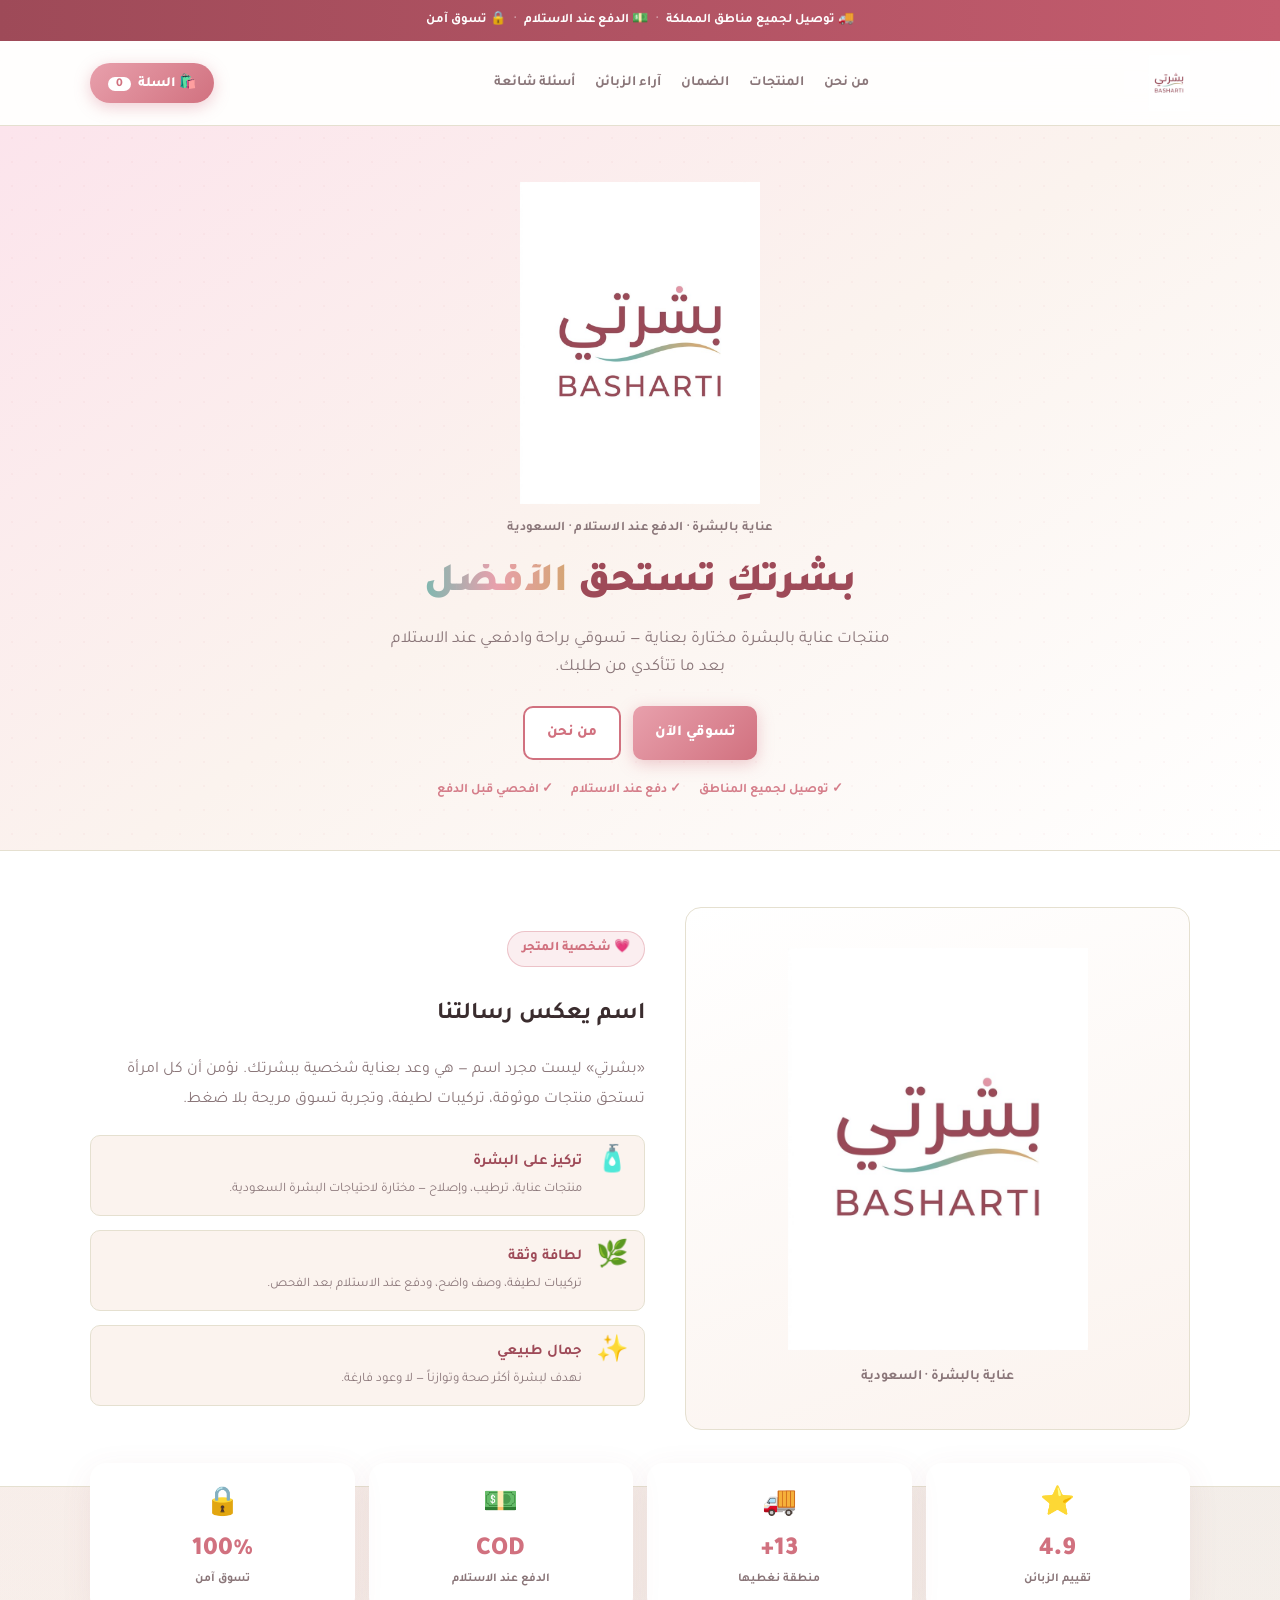
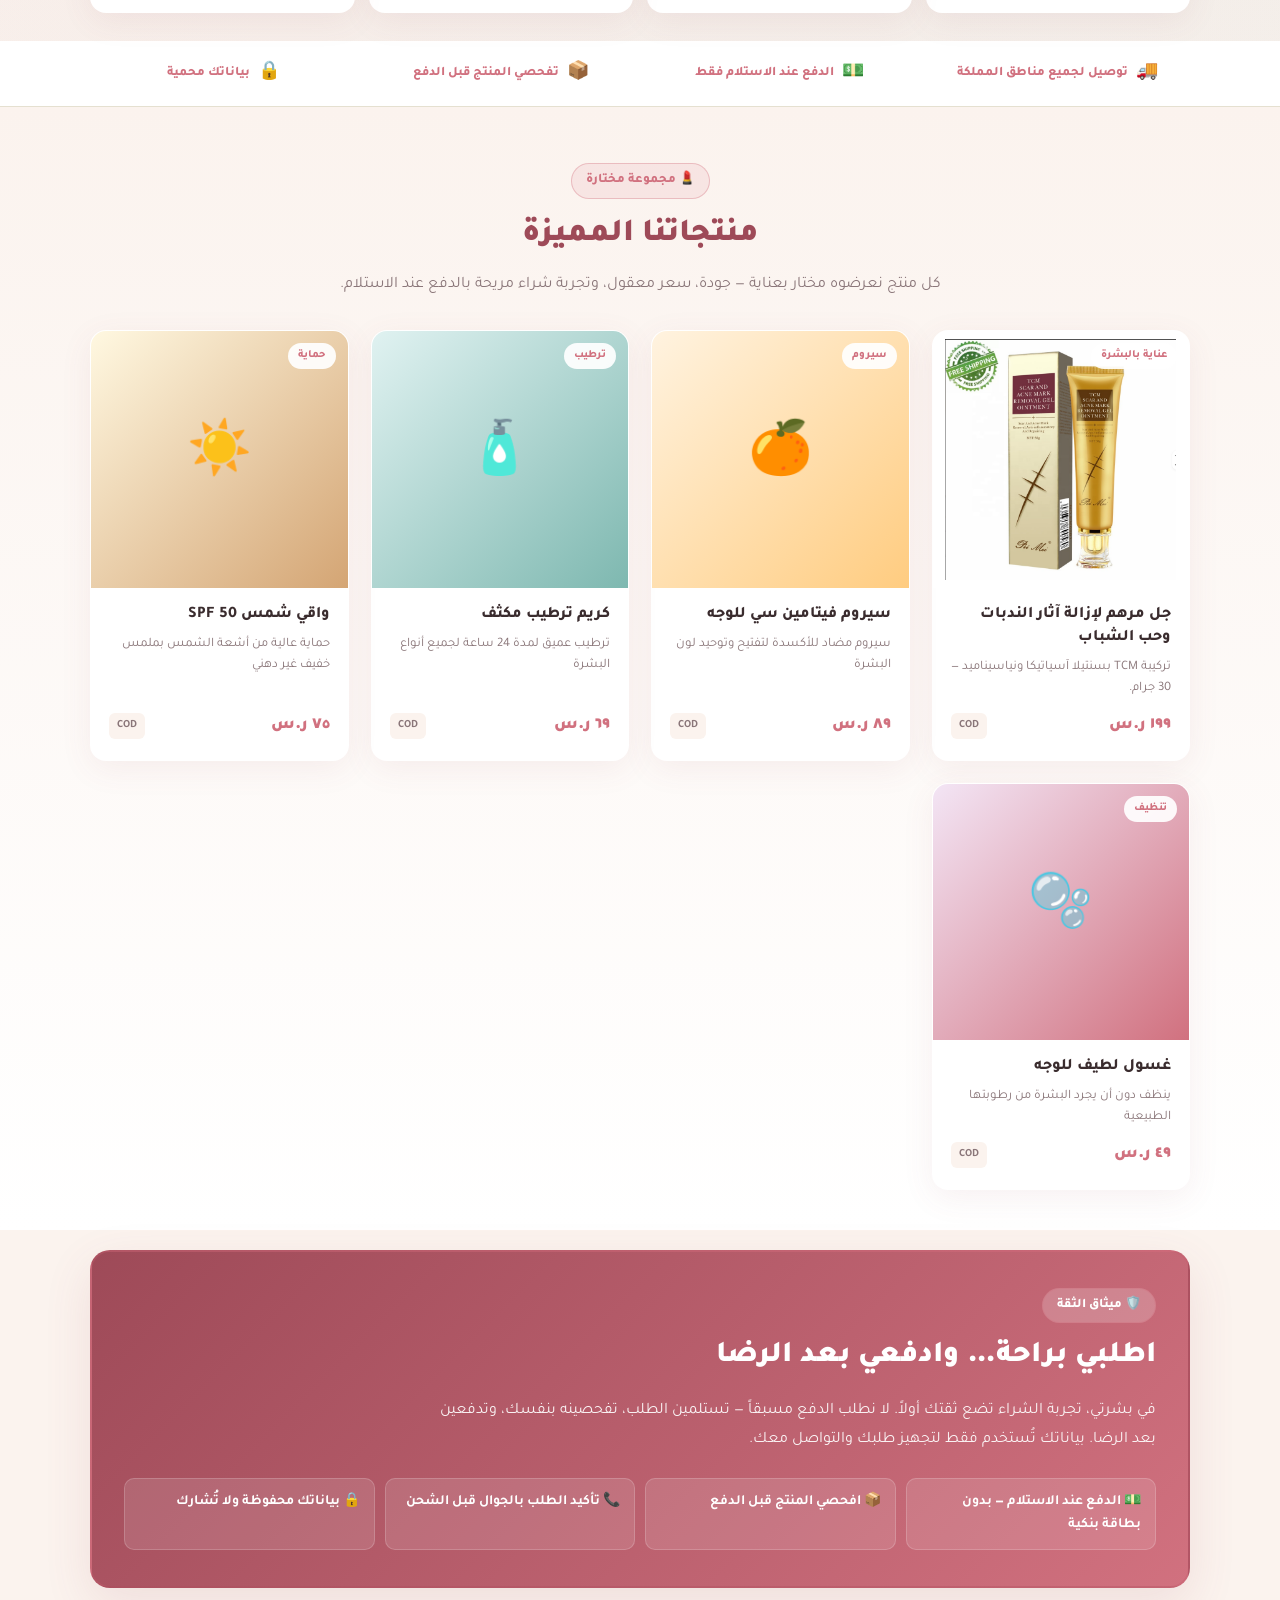
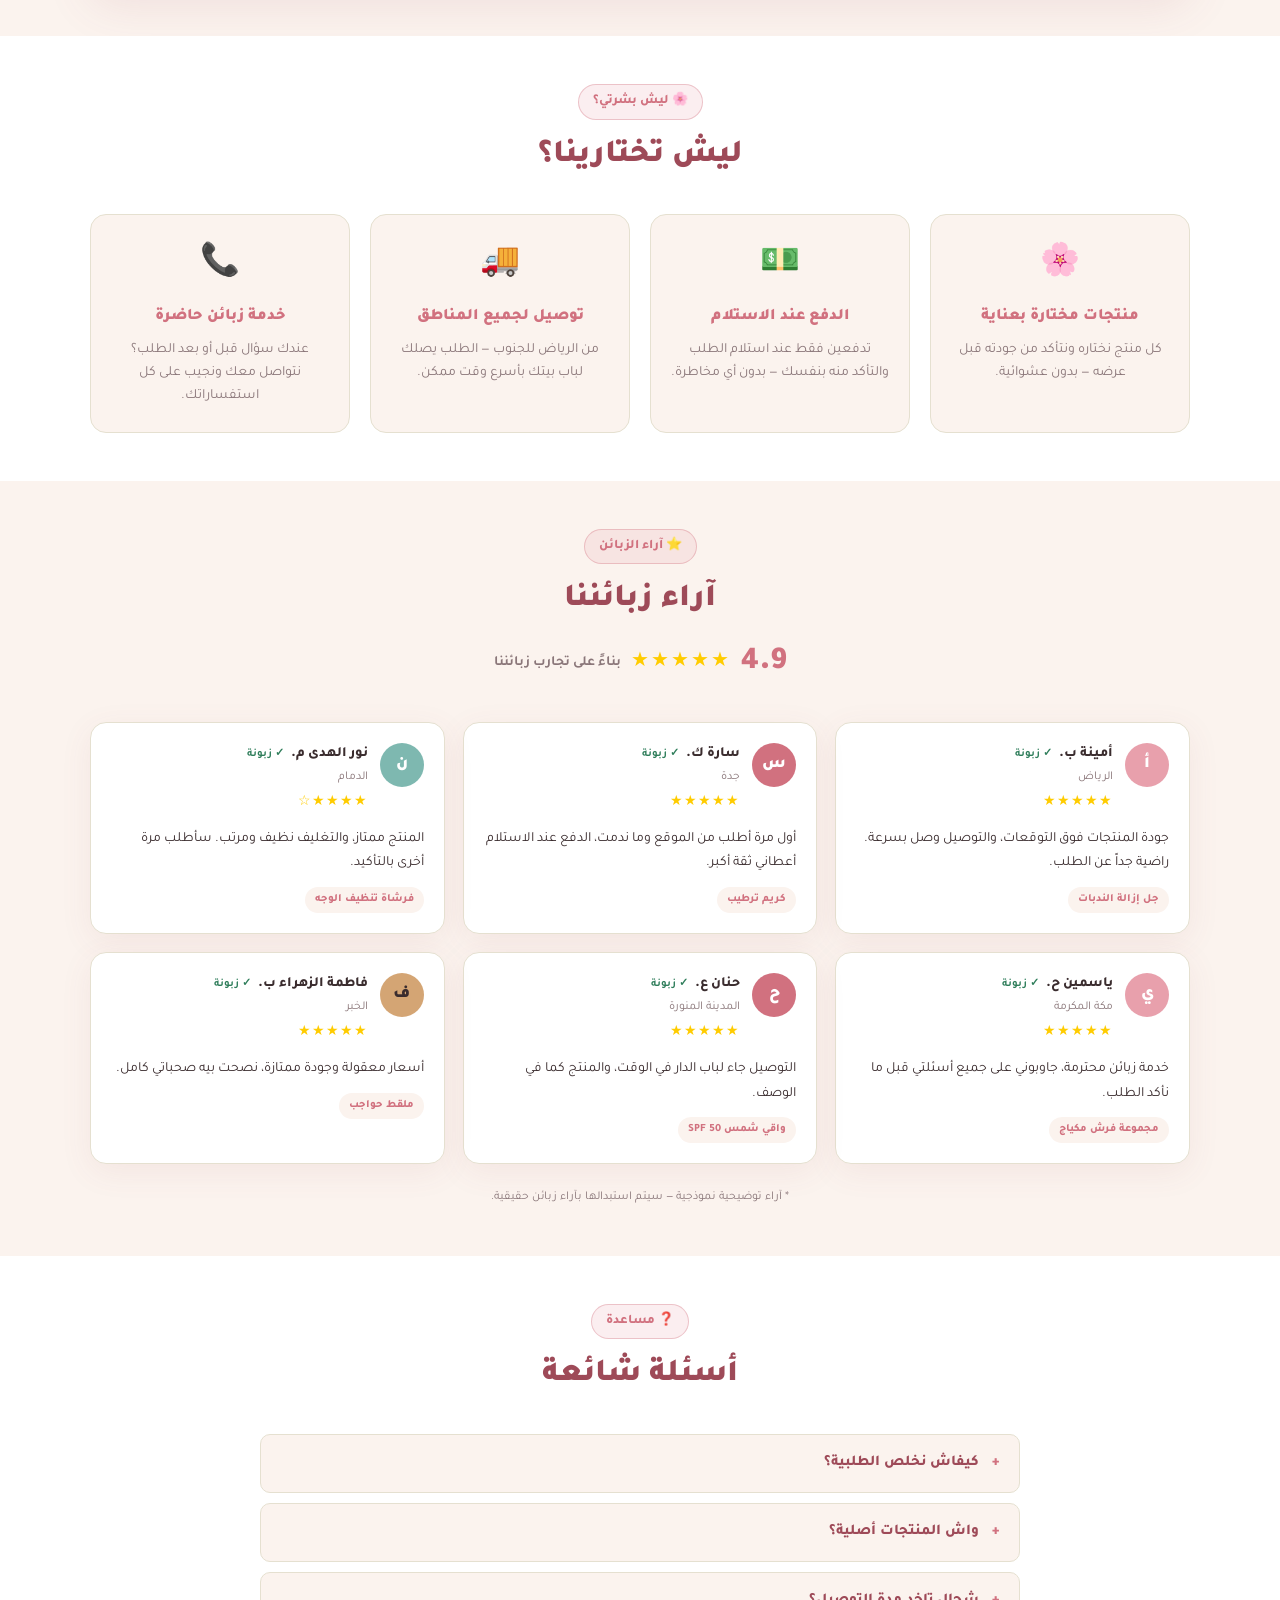
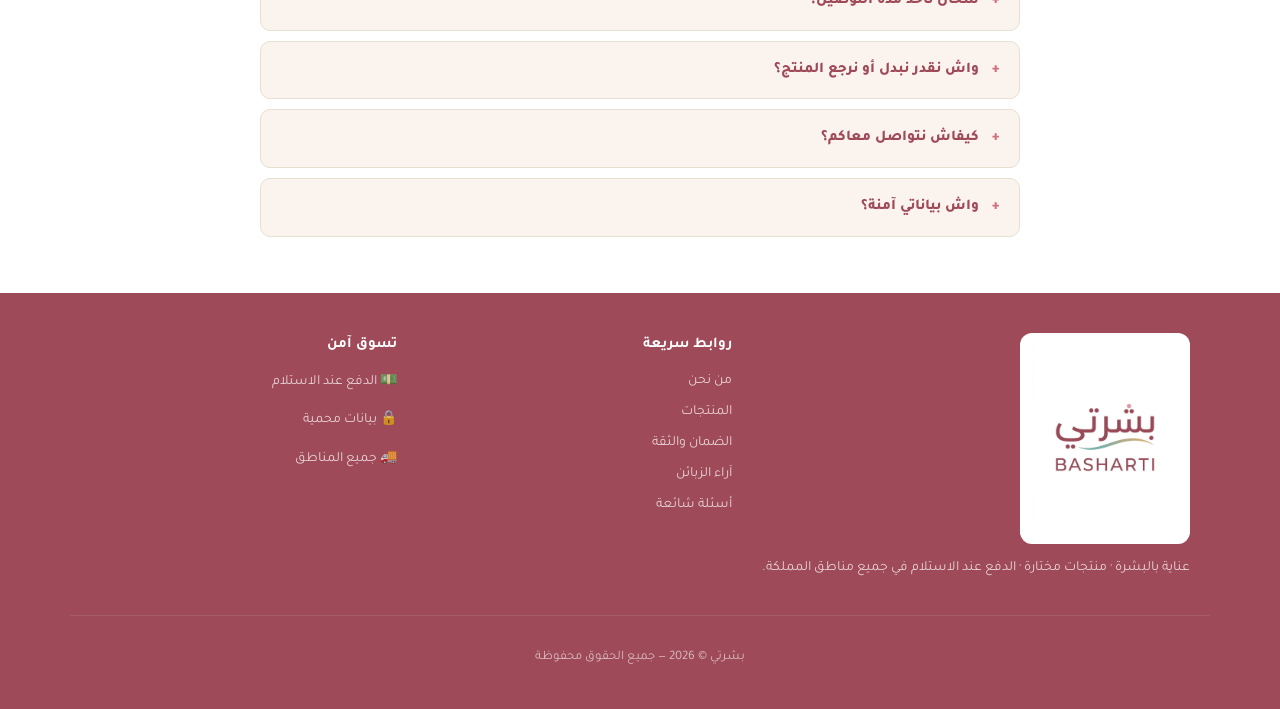
==== commit 7d18eadd: "fix: show Basharti logo clearly in brand story section Remove the infographic background so the bran" ====
--- a/index.html
+++ b/index.html
@@ -71,11 +71,9 @@
 
   <section id="brand" class="brand-story">
     <div class="container brand-story-grid">
-      <div class="brand-story-visual">
-        <img src="assets/products/scar-gel/v03-benefits.png?v=1" alt="يوازن لون البشرة وينعّم الملمس" class="brand-story-img" loading="lazy" />
-        <div class="brand-story-badge">
-          <img src="assets/brand/logo-basharti.png?v=2" alt="بشرتي BASHARTI" class="brand-story-logo-img" width="180" loading="lazy" />
-        </div>
+      <div class="brand-story-visual brand-story-visual--logo">
+        <img src="assets/brand/logo-basharti.png?v=2" alt="بشرتي BASHARTI" class="brand-story-logo-only" width="280" loading="lazy" />
+        <p class="brand-story-logo-caption">عناية بالبشرة · السعودية</p>
       </div>
       <div class="brand-story-copy">
         <span class="section-badge">💗 شخصية المتجر</span>
--- a/style.css
+++ b/style.css
@@ -104,12 +104,6 @@
   object-fit: contain;
 }
 
-.brand-story-logo-img {
-  display: block;
-  width: min(200px, 100%);
-  height: auto;
-}
-
 .footer-logo-img {
   display: block;
   width: min(170px, 100%);
@@ -118,15 +112,6 @@
   background: white;
   border-radius: 12px;
   padding: 8px 12px;
-}
-
-.brand-story-badge {
-  justify-content: center;
-  text-align: center;
-  align-items: center;
-  background: white;
-  border-radius: var(--radius-sm);
-  padding: 12px 16px;
 }
 
 .logo-text {
@@ -434,38 +419,30 @@
   box-shadow: var(--shadow);
 }
 
-.brand-story-img {
+.brand-story-visual--logo {
+  display: flex;
+  flex-direction: column;
+  align-items: center;
+  justify-content: center;
+  min-height: 280px;
+  padding: 40px 28px;
+  background: linear-gradient(160deg, #fff 0%, var(--cream) 100%);
+  border: 1px solid var(--border);
+  box-shadow: none;
+}
+
+.brand-story-logo-only {
   display: block;
-  width: 100%;
-  aspect-ratio: 4 / 3;
-  object-fit: cover;
-}
-
-.brand-story-badge {
-  position: absolute;
-  bottom: 16px;
-  right: 16px;
-  left: 16px;
-  display: flex;
-  align-items: center;
-  gap: 12px;
-  background: rgba(255, 255, 255, 0.95);
-  backdrop-filter: blur(10px);
-  border-radius: var(--radius-sm);
-  padding: 12px 14px;
-  box-shadow: 0 6px 20px rgba(0, 0, 0, 0.08);
-}
-
-.brand-story-badge strong {
-  display: block;
-  font-size: 18px;
-  color: var(--brand-green-deep);
-}
-
-.brand-story-badge span {
-  font-size: 12px;
-  color: var(--muted);
+  width: min(300px, 100%);
+  height: auto;
+}
+
+.brand-story-logo-caption {
+  margin: 16px 0 0;
+  font-size: 14px;
   font-weight: 700;
+  color: var(--muted);
+  text-align: center;
 }
 
 .brand-story-lead {
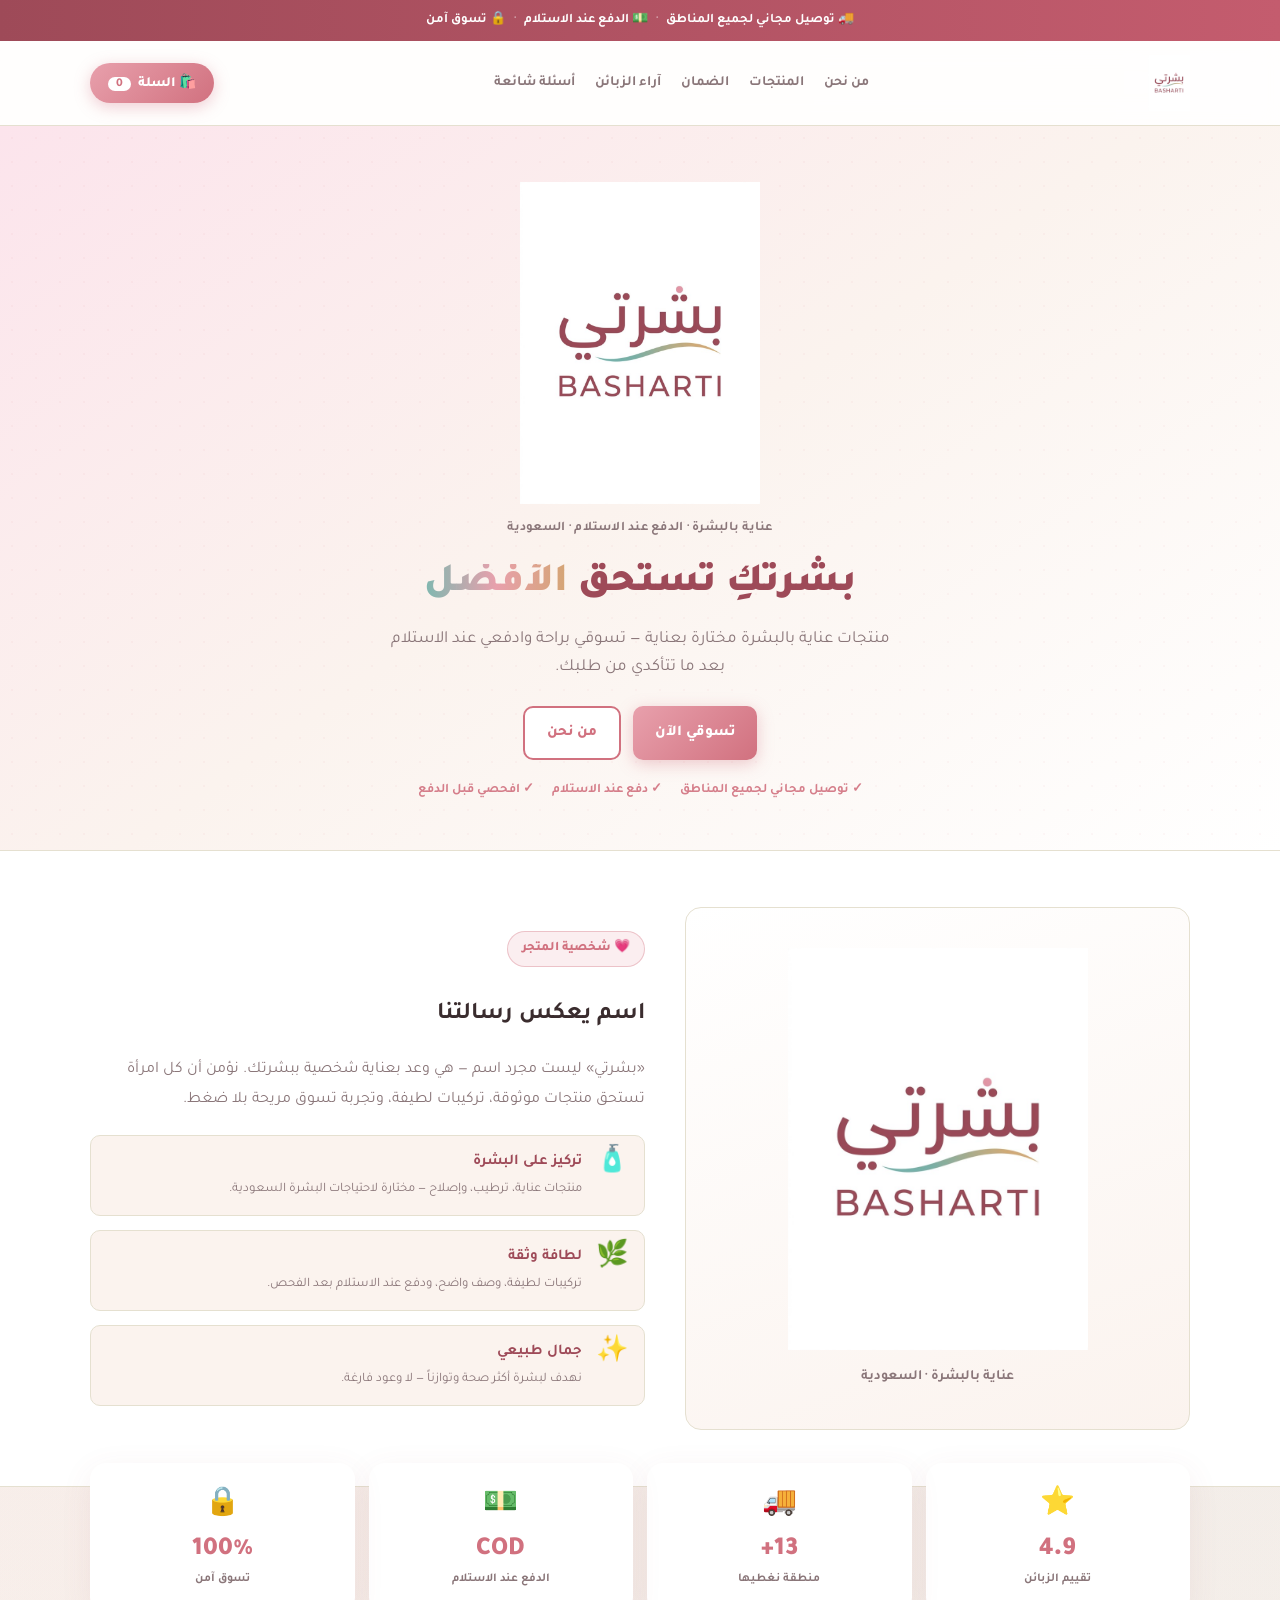
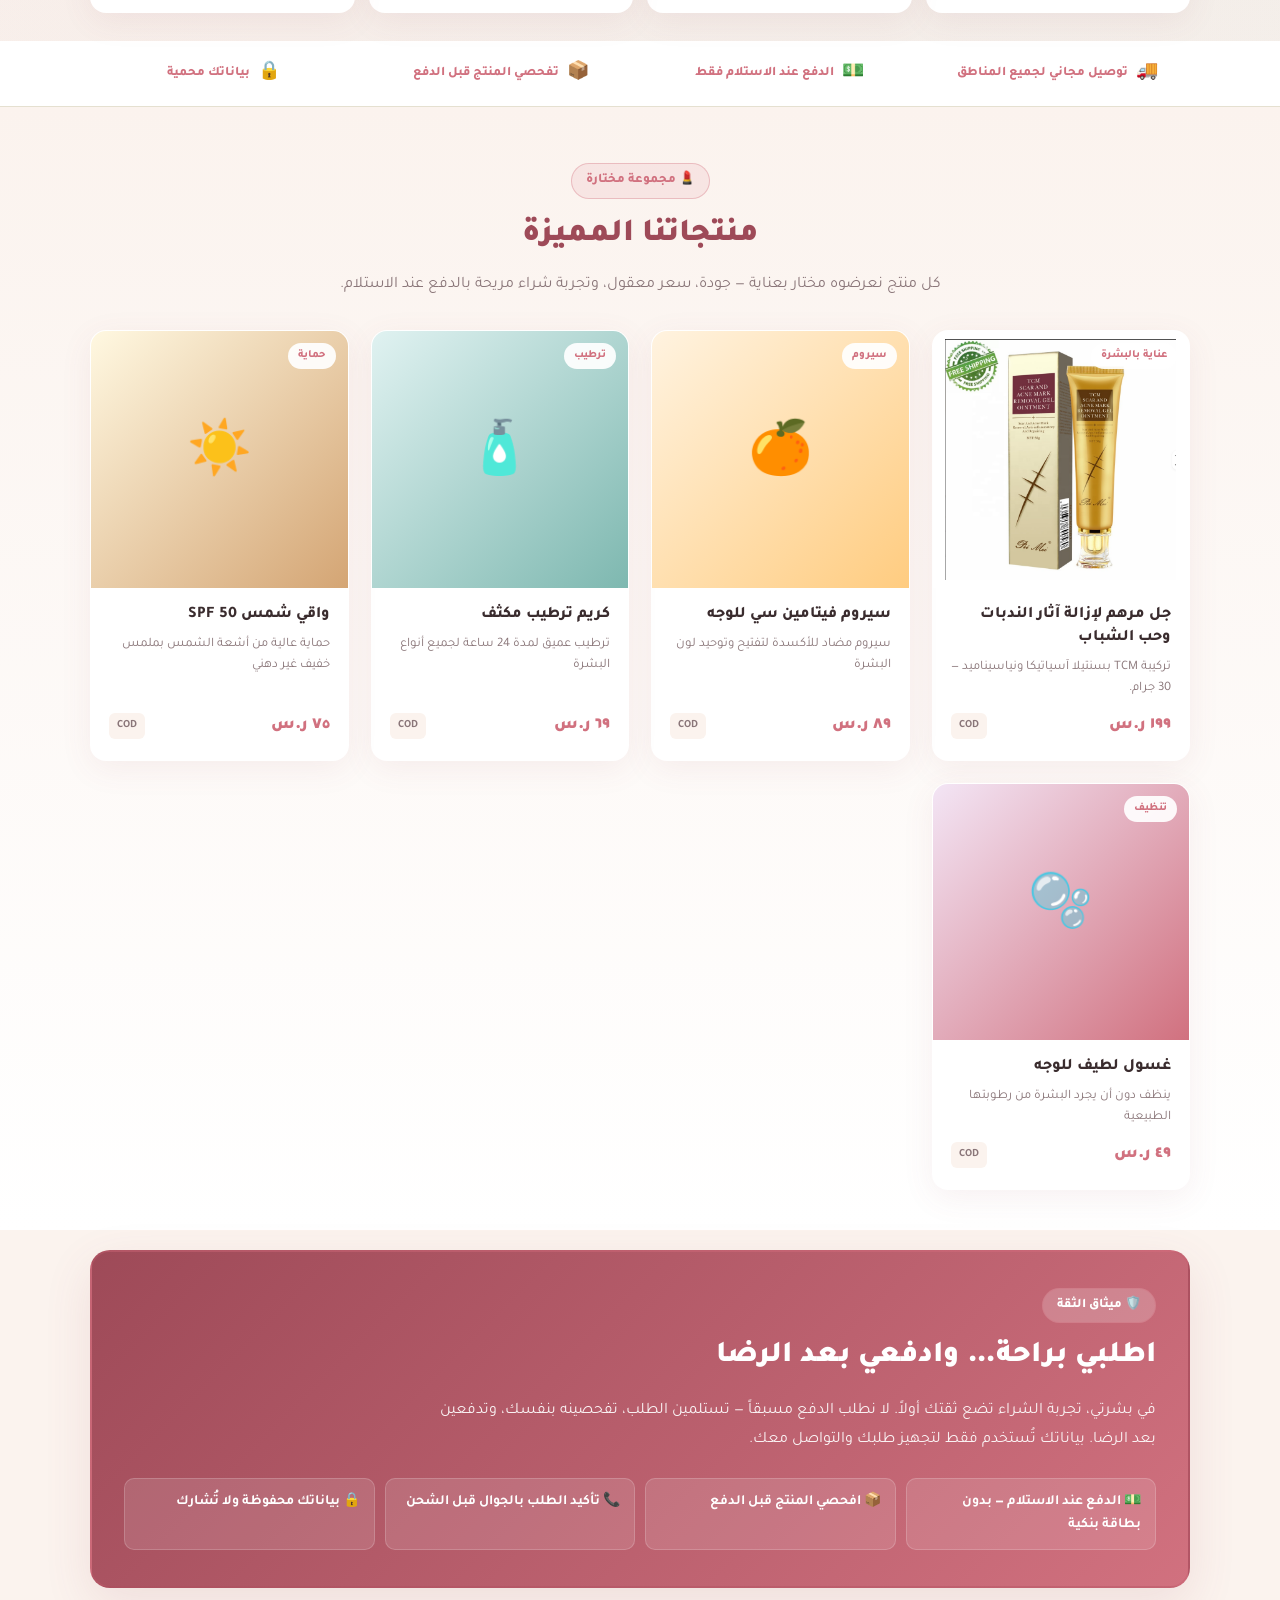
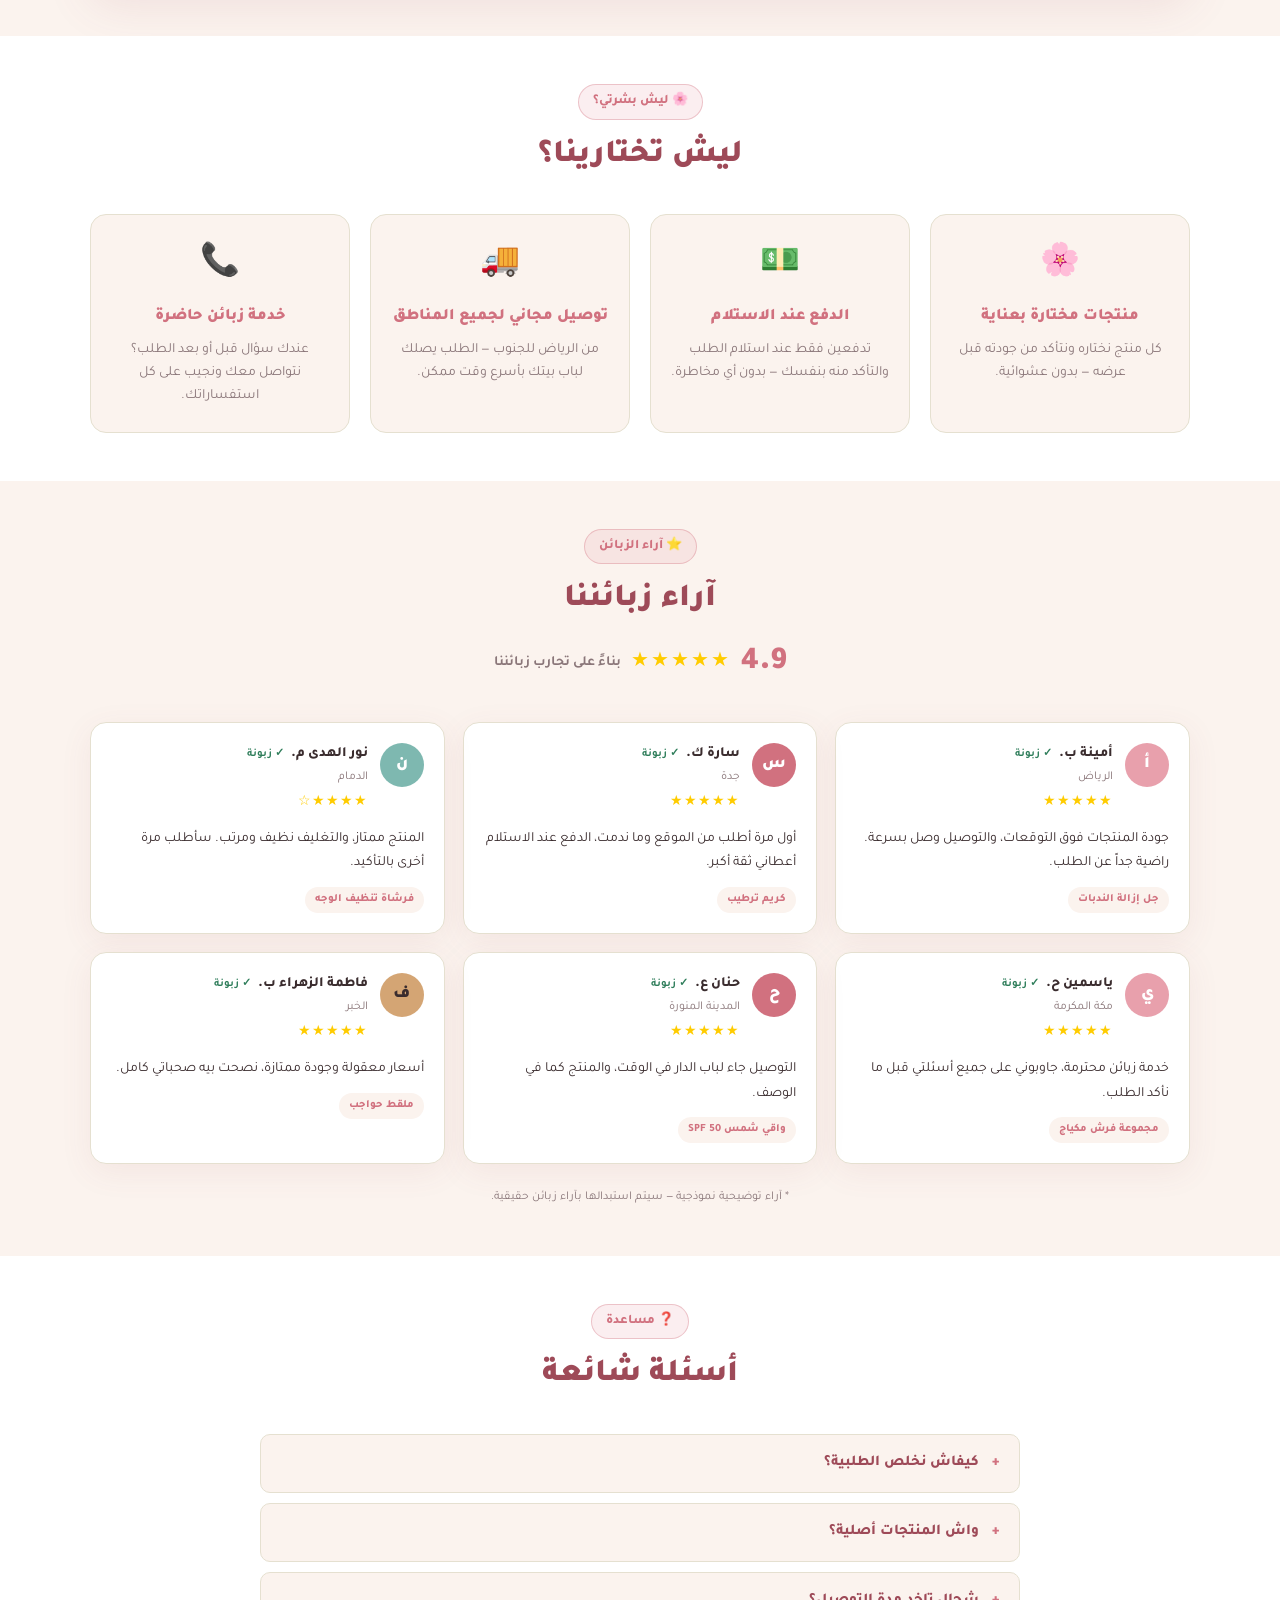
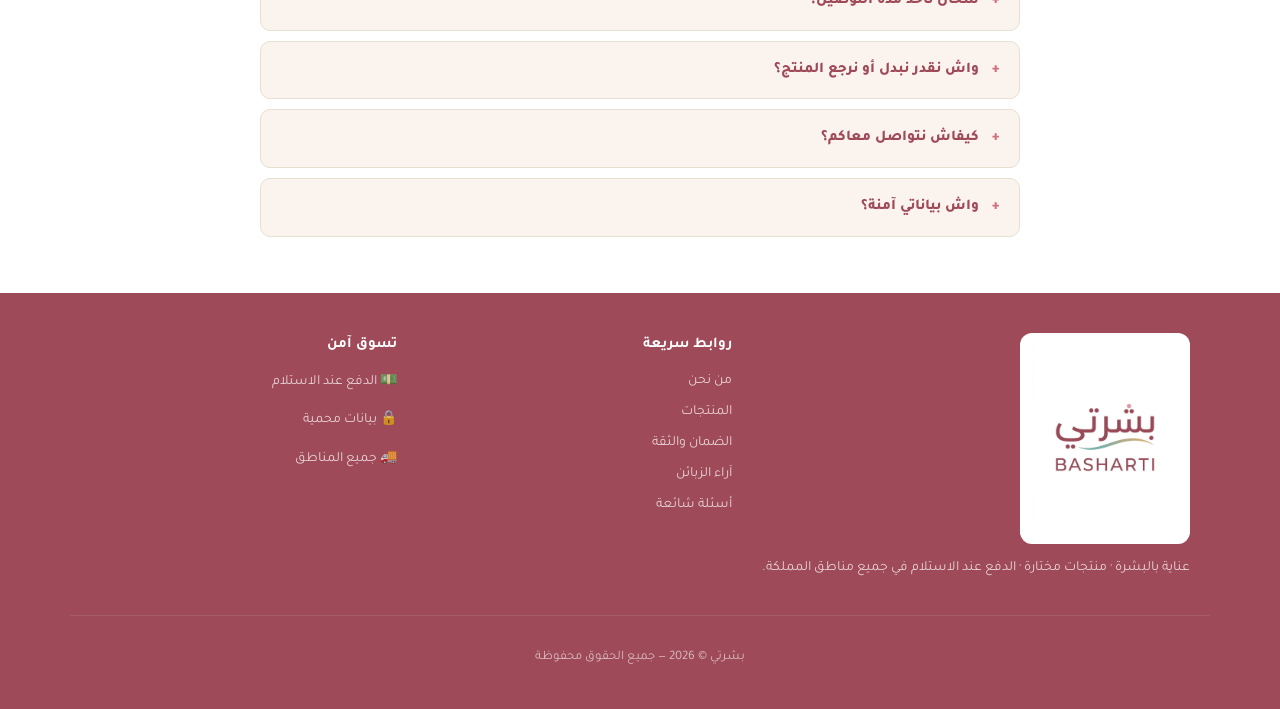
==== commit 3da3e51b: "fix: show free shipping across storefront and checkout" ====
--- a/index.html
+++ b/index.html
@@ -21,7 +21,7 @@
 
 <div class="promo-bar">
   <div class="container promo-inner">
-    <span>🚚 توصيل لجميع مناطق المملكة</span>
+    <span>🚚 توصيل مجاني لجميع المناطق</span>
     <span class="promo-sep">·</span>
     <span>💵 الدفع عند الاستلام</span>
     <span class="promo-sep">·</span>
@@ -62,7 +62,7 @@
         <a href="#brand" class="btn btn-outline">من نحن</a>
       </div>
       <ul class="hero-trust-list">
-        <li>✓ توصيل لجميع المناطق</li>
+        <li>✓ توصيل مجاني لجميع المناطق</li>
         <li>✓ دفع عند الاستلام</li>
         <li>✓ افحصي قبل الدفع</li>
       </ul>
@@ -135,7 +135,7 @@
     <div class="container trust-bar-inner">
       <div class="trust-item">
         <span class="trust-icon" aria-hidden="true">🚚</span>
-        <span>توصيل لجميع مناطق المملكة</span>
+        <span>توصيل مجاني لجميع المناطق</span>
       </div>
       <div class="trust-item">
         <span class="trust-icon" aria-hidden="true">💵</span>
@@ -200,7 +200,7 @@
         </div>
         <div class="why-card">
           <span class="why-icon" aria-hidden="true">🚚</span>
-          <h3>توصيل لجميع المناطق</h3>
+          <h3>توصيل مجاني لجميع المناطق</h3>
           <p>من الرياض للجنوب — الطلب يصلك لباب بيتك بأسرع وقت ممكن.</p>
         </div>
         <div class="why-card">
@@ -381,7 +381,7 @@
         <span>المجموع الفرعي</span>
         <strong id="cartTotal">0 ر.س</strong>
       </div>
-      <p class="muted shipping-hint">يُضاف رسوم التوصيل حسب المنطقة عند إتمام الطلب</p>
+      <p class="muted shipping-hint">🚚 توصيل مجاني لجميع مناطق المملكة</p>
       <button class="btn btn-primary btn-block" id="checkoutBtn" data-action="go-checkout">إتمام الطلب</button>
     </div>
   </div>
@@ -411,7 +411,7 @@
       </label>
       <div class="checkout-summary" id="checkoutSummary">
         <div class="summary-row"><span>المجموع الفرعي</span><span id="summarySubtotal">0 ر.س</span></div>
-        <div class="summary-row"><span>التوصيل</span><span id="summaryShipping">—</span></div>
+        <div class="summary-row"><span>التوصيل</span><span id="summaryShipping">مجاني</span></div>
         <div class="summary-row summary-total"><span>الإجمالي</span><span id="summaryTotal">0 ر.س</span></div>
       </div>
       <div class="cod-note">💵 الدفع عند الاستلام — لا حاجة لبطاقة ائتمان · افحصي المنتج قبل الدفع</div>
--- a/style.css
+++ b/style.css
@@ -1155,6 +1155,11 @@
   margin-top: 4px;
 }
 
+.summary-free-ship span:last-child {
+  color: var(--brand-green-dark);
+  font-weight: 900;
+}
+
 .cod-note {
   background: var(--cream);
   border-radius: 8px;
@@ -1368,6 +1373,123 @@
 }
 
 .pd-note { font-size: 12px; margin-top: 12px; }
+
+.pd-order-box {
+  background: white;
+  border: 2px solid var(--brand-green-dark);
+  border-radius: var(--radius);
+  padding: 22px 20px;
+  box-shadow: var(--shadow-lg);
+  scroll-margin-top: 90px;
+}
+
+.pd-order-title {
+  margin: 0 0 4px;
+  font-size: 24px;
+  font-weight: 900;
+  color: var(--brand-green-deep);
+  text-align: center;
+}
+
+.pd-order-sub {
+  margin: 0 0 18px;
+  font-size: 14px;
+  color: var(--muted);
+  text-align: center;
+  font-weight: 700;
+}
+
+.pd-order-form {
+  display: flex;
+  flex-direction: column;
+  gap: 14px;
+}
+
+.pd-field {
+  display: flex;
+  flex-direction: column;
+  gap: 6px;
+}
+
+.pd-field-label {
+  font-size: 15px;
+  font-weight: 900;
+  color: var(--text);
+}
+
+.pd-order-form input,
+.pd-order-form select,
+.pd-order-form textarea {
+  font-family: inherit;
+  font-size: 16px;
+  padding: 14px 14px;
+  border: 2px solid var(--border);
+  border-radius: 10px;
+  background: #fff;
+  color: var(--text);
+  width: 100%;
+  resize: vertical;
+}
+
+.pd-order-form input:focus,
+.pd-order-form select:focus,
+.pd-order-form textarea:focus {
+  outline: none;
+  border-color: var(--brand-green-dark);
+  box-shadow: 0 0 0 3px rgba(196, 92, 110, 0.12);
+}
+
+.pd-qty-row--form {
+  display: flex;
+  align-items: center;
+  gap: 12px;
+  margin: 0;
+  width: 100%;
+  justify-content: center;
+}
+
+.pd-qty-label {
+  font-size: 14px;
+  font-weight: 800;
+  color: var(--muted);
+  margin-left: auto;
+}
+
+.pd-order-summary {
+  background: var(--cream);
+  border-radius: var(--radius-sm);
+  padding: 14px;
+  display: flex;
+  flex-direction: column;
+  gap: 6px;
+}
+
+.pd-order-submit {
+  font-size: 18px;
+  padding: 16px 20px;
+  font-weight: 900;
+}
+
+.pd-header-order {
+  padding: 10px 18px;
+  font-size: 14px;
+  font-weight: 800;
+}
+
+.btn-light {
+  background: white;
+  color: var(--brand-green-deep);
+  border: none;
+  font-weight: 900;
+  padding: 14px 28px;
+  border-radius: 999px;
+  cursor: pointer;
+  font-size: 16px;
+}
+
+.btn-light:hover {
+  background: var(--cream);
+}
 
 .pd-highlights {
   padding: 40px 0;
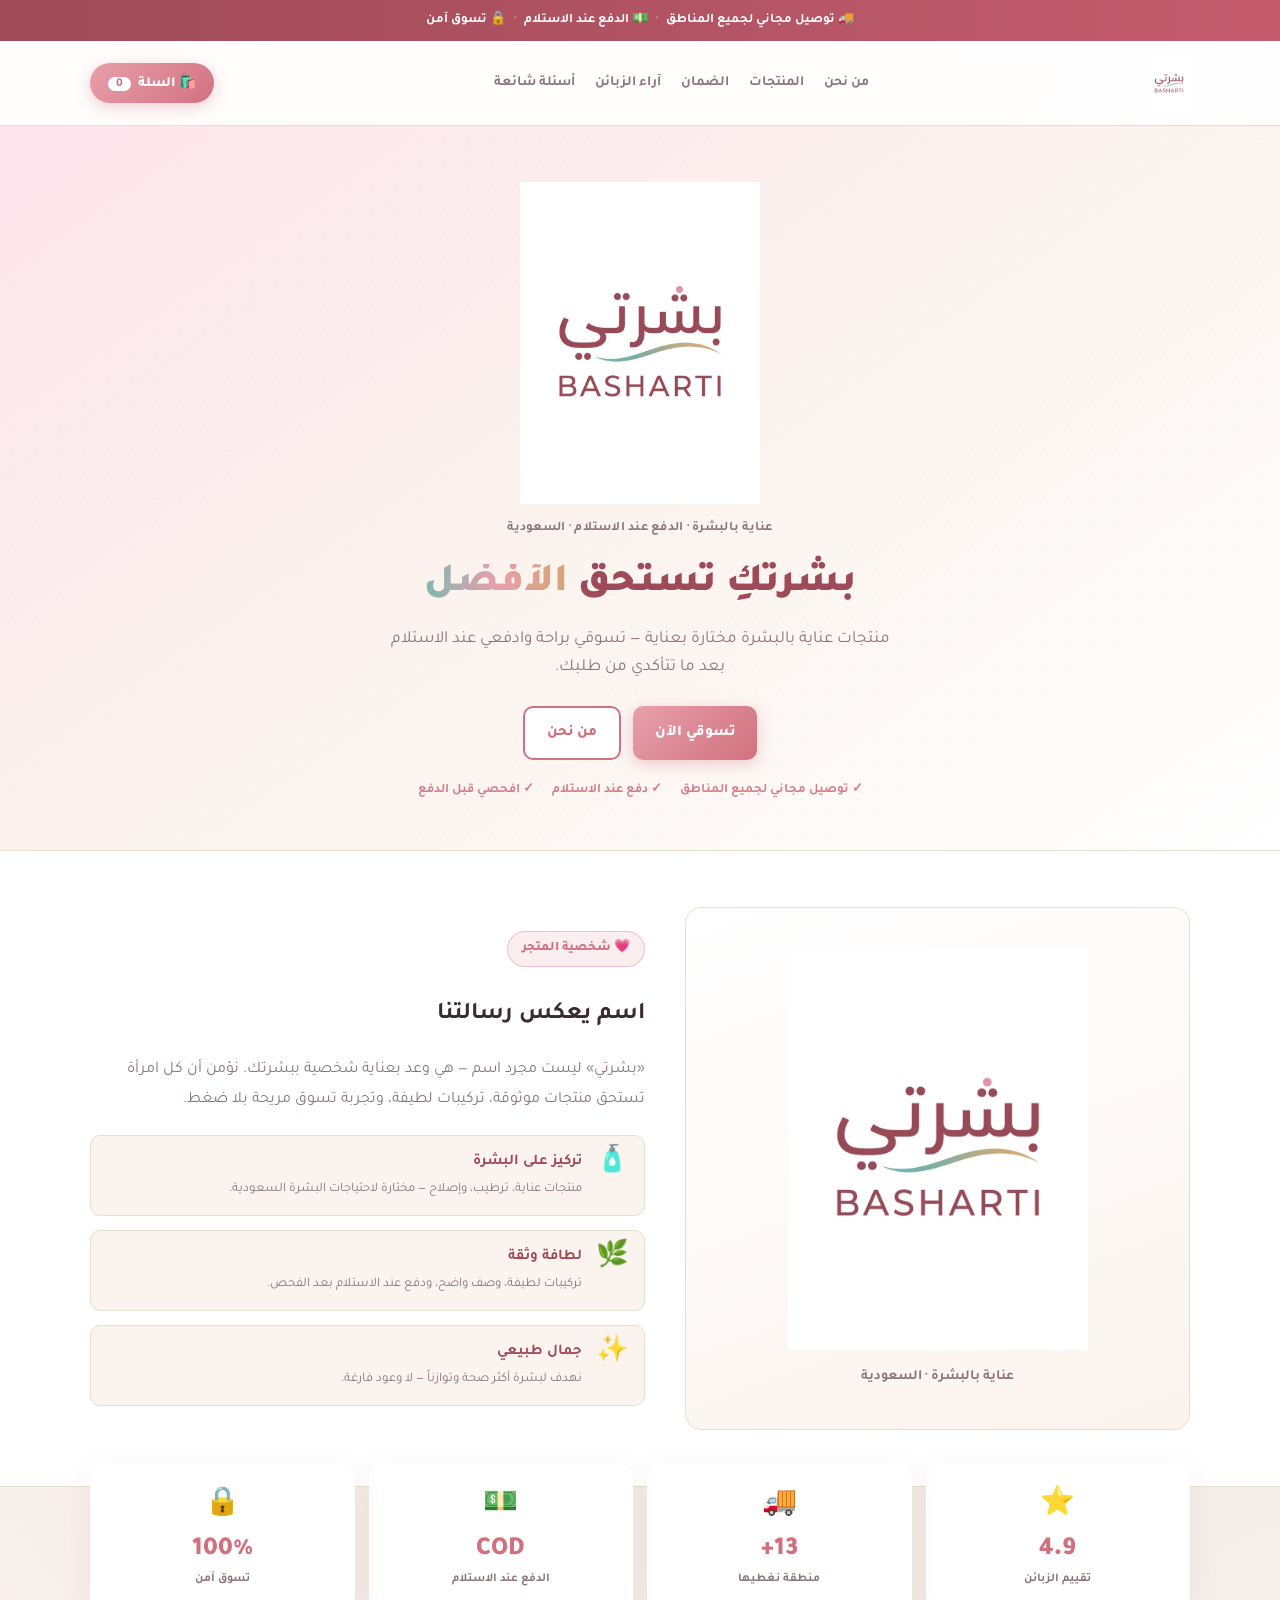
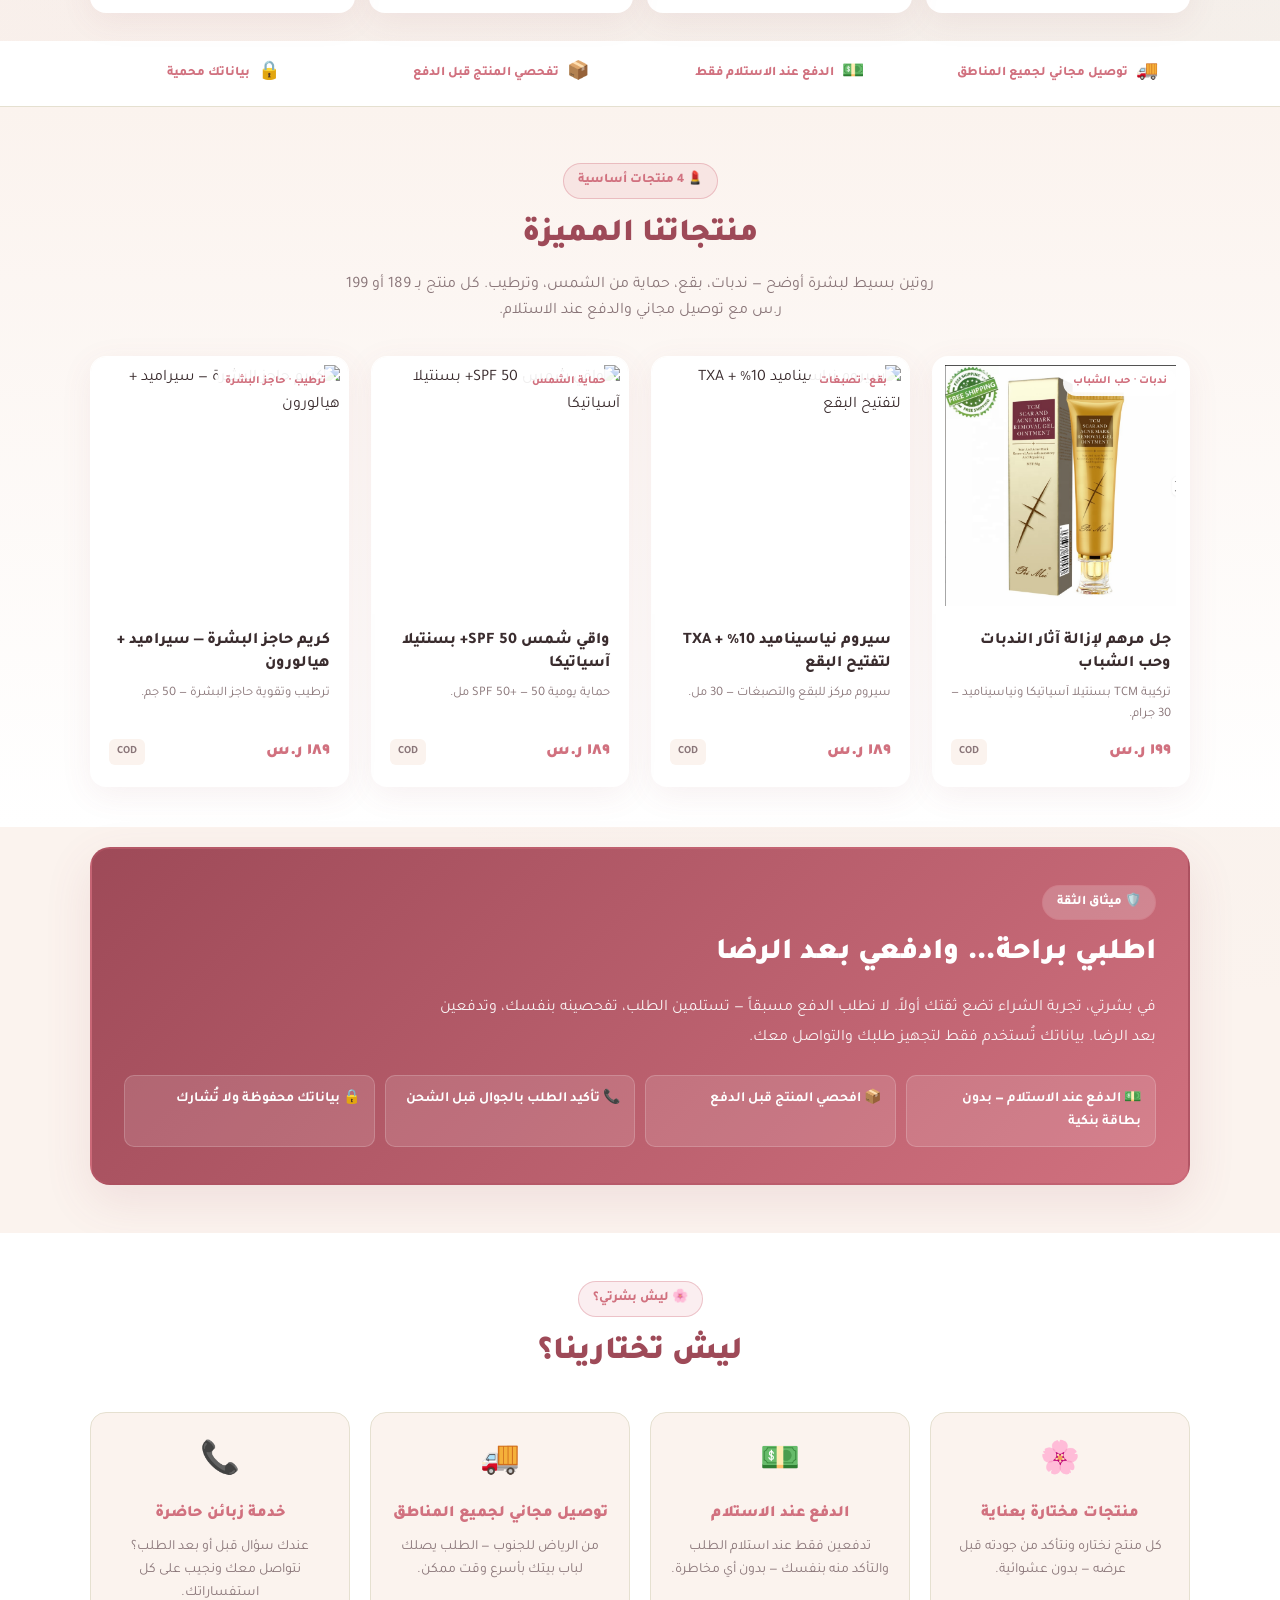
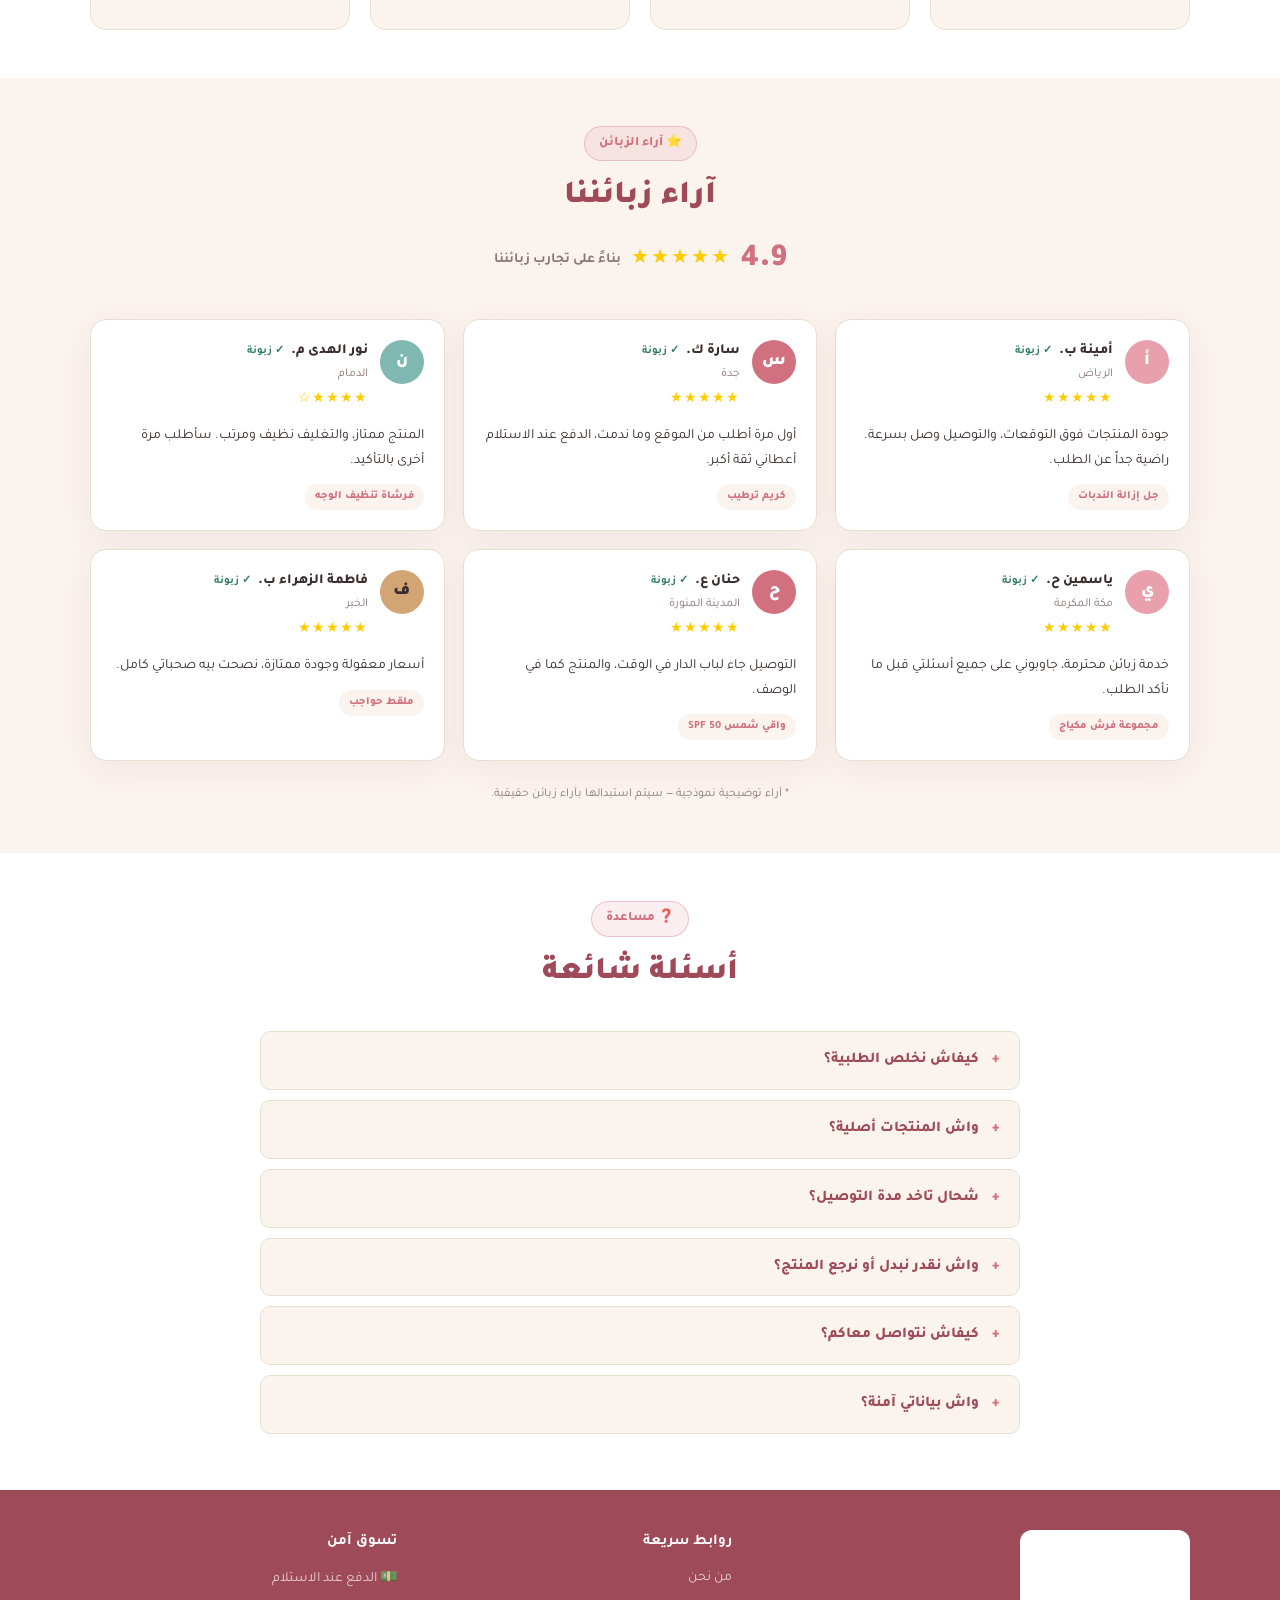
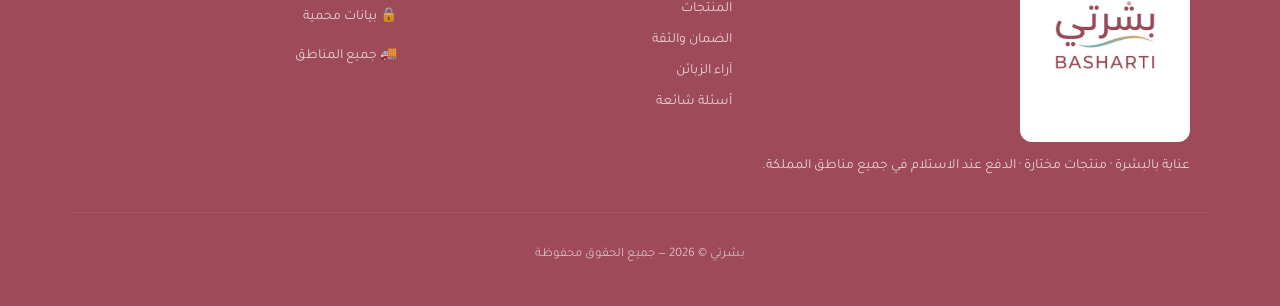
==== commit f02f3e46: "feat: phase 1 — four hero products at 189–199 SAR Add niacinamide serum, SPF50 sunscreen, and cerami" ====
--- a/index.html
+++ b/index.html
@@ -15,7 +15,7 @@
 <link href="https://fonts.googleapis.com/css2?family=Tajawal:wght@400;500;700;800;900&display=swap" rel="stylesheet">
 <link rel="icon" type="image/png" href="assets/brand/logo-basharti.png?v=2" />
 <link rel="apple-touch-icon" href="assets/brand/logo-basharti.png?v=2" />
-<link rel="stylesheet" href="style.css" />
+<link rel="stylesheet" href="style.css?v=5" />
 </head>
 <body>
 
@@ -155,9 +155,9 @@
   <section id="products" class="products-section">
     <div class="container">
       <div class="section-head">
-        <span class="section-badge">💄 مجموعة مختارة</span>
+        <span class="section-badge">💄 4 منتجات أساسية</span>
         <h2 class="section-title">منتجاتنا المميزة</h2>
-        <p class="section-lead">كل منتج نعرضوه مختار بعناية — جودة، سعر معقول، وتجربة شراء مريحة بالدفع عند الاستلام.</p>
+        <p class="section-lead">روتين بسيط لبشرة أوضح — ندبات، بقع، حماية من الشمس، وترطيب. كل منتج بـ 189 أو 199 ر.س مع توصيل مجاني والدفع عند الاستلام.</p>
       </div>
       <div id="productGrid" class="product-grid">
         <p class="loading">جاري تحميل المنتجات...</p>
@@ -421,17 +421,7 @@
   </div>
 </div>
 
-<div class="overlay" id="thankYouOverlay" hidden>
-  <div class="modal thankyou-modal">
-    <div class="thankyou-icon">✅</div>
-    <h2>تم استلام طلبك بنجاح!</h2>
-    <p>رقم الطلب: <strong id="thankYouOrderId"></strong></p>
-    <p class="muted">سنتواصل معك قريباً لتأكيد التوصيل. الدفع عند الاستلام — افحصي المنتج قبل الدفع.</p>
-    <button class="btn btn-primary" data-action="close-thankyou">متابعة التسوق</button>
-  </div>
-</div>
-
-<script src="config.js"></script>
-<script src="app.js"></script>
+<script src="config.js?v=5"></script>
+<script src="app.js?v=5"></script>
 </body>
 </html>
--- a/style.css
+++ b/style.css
@@ -1179,6 +1179,393 @@
 .thankyou-modal { text-align: center; max-width: 400px; }
 .thankyou-icon { font-size: 52px; margin-bottom: 10px; }
 
+/* Thank you page */
+.ty-body {
+  background: linear-gradient(165deg, #fff8f4 0%, var(--cream) 45%, #fff 100%);
+  min-height: 100vh;
+}
+
+.ty-confetti {
+  position: fixed;
+  inset: 0;
+  pointer-events: none;
+  overflow: hidden;
+  z-index: 0;
+}
+
+.ty-confetti span {
+  position: absolute;
+  width: 8px;
+  height: 8px;
+  border-radius: 50%;
+  opacity: 0.45;
+  animation: ty-float 6s ease-in-out infinite;
+}
+
+.ty-confetti span:nth-child(1) { background: var(--brand-green-dark); top: 12%; right: 18%; animation-delay: 0s; }
+.ty-confetti span:nth-child(2) { background: var(--brand-cyan); top: 22%; left: 12%; animation-delay: 0.8s; }
+.ty-confetti span:nth-child(3) { background: var(--brand-gold); top: 8%; left: 40%; animation-delay: 1.4s; }
+.ty-confetti span:nth-child(4) { background: var(--brand-pink); bottom: 30%; right: 8%; animation-delay: 0.4s; }
+.ty-confetti span:nth-child(5) { background: var(--brand-green-light); bottom: 18%; left: 20%; animation-delay: 1.8s; }
+.ty-confetti span:nth-child(6) { background: var(--brand-green-deep); top: 45%; right: 35%; animation-delay: 2.2s; }
+
+@keyframes ty-float {
+  0%, 100% { transform: translateY(0) scale(1); opacity: 0.35; }
+  50% { transform: translateY(-18px) scale(1.15); opacity: 0.7; }
+}
+
+.ty-header {
+  position: relative;
+  z-index: 2;
+  padding: 16px 0;
+  border-bottom: 1px solid rgba(158, 74, 88, 0.08);
+  background: rgba(255, 255, 255, 0.82);
+  backdrop-filter: blur(10px);
+}
+
+.ty-header-inner {
+  display: flex;
+  justify-content: center;
+}
+
+.ty-page {
+  position: relative;
+  z-index: 1;
+  padding: 28px 0 56px;
+}
+
+.ty-container {
+  max-width: 720px;
+}
+
+.ty-loading {
+  text-align: center;
+  color: var(--muted);
+  padding: 48px 0;
+}
+
+.ty-hero {
+  text-align: center;
+  margin-bottom: 28px;
+}
+
+.ty-success-ring {
+  width: 88px;
+  height: 88px;
+  margin: 0 auto 18px;
+  border-radius: 50%;
+  background: linear-gradient(145deg, #fff, var(--cream));
+  border: 3px solid rgba(209, 113, 127, 0.25);
+  display: flex;
+  align-items: center;
+  justify-content: center;
+  box-shadow: 0 12px 40px rgba(158, 74, 88, 0.15);
+  animation: ty-pop 0.55s cubic-bezier(0.34, 1.56, 0.64, 1);
+}
+
+.ty-success-ring span {
+  width: 56px;
+  height: 56px;
+  border-radius: 50%;
+  background: linear-gradient(135deg, var(--brand-green-dark), var(--brand-green-deep));
+  color: white;
+  display: flex;
+  align-items: center;
+  justify-content: center;
+  font-size: 28px;
+  font-weight: 900;
+}
+
+.ty-success-ring--muted span {
+  background: var(--muted);
+}
+
+@keyframes ty-pop {
+  0% { transform: scale(0.6); opacity: 0; }
+  100% { transform: scale(1); opacity: 1; }
+}
+
+.ty-hero h1 {
+  margin: 0 0 8px;
+  font-size: clamp(26px, 4vw, 34px);
+  font-weight: 900;
+  color: var(--brand-green-deep);
+  line-height: 1.4;
+}
+
+.ty-lead {
+  margin: 0;
+  color: var(--muted);
+  font-size: 16px;
+  line-height: 1.85;
+  font-weight: 700;
+}
+
+.ty-grid {
+  display: grid;
+  grid-template-columns: 1fr 1.2fr;
+  gap: 16px;
+  margin-bottom: 24px;
+}
+
+.ty-card {
+  background: white;
+  border: 1px solid var(--border);
+  border-radius: calc(var(--radius) + 2px);
+  padding: 20px;
+  box-shadow: var(--shadow);
+}
+
+.ty-card--empty {
+  text-align: center;
+  padding: 36px 24px;
+}
+
+.ty-label {
+  display: block;
+  font-size: 13px;
+  font-weight: 800;
+  color: var(--muted);
+  margin-bottom: 8px;
+}
+
+.ty-order-id-row {
+  display: flex;
+  align-items: center;
+  gap: 10px;
+  flex-wrap: wrap;
+}
+
+.ty-order-id {
+  flex: 1;
+  min-width: 0;
+  font-family: ui-monospace, Consolas, monospace;
+  font-size: 15px;
+  font-weight: 800;
+  color: var(--brand-green-deep);
+  background: var(--cream);
+  padding: 12px 14px;
+  border-radius: var(--radius-sm);
+  border: 1px dashed rgba(209, 113, 127, 0.45);
+  word-break: break-all;
+}
+
+.ty-copy-btn {
+  border: none;
+  background: var(--brand-green-dark);
+  color: white;
+  font-family: inherit;
+  font-size: 13px;
+  font-weight: 800;
+  padding: 12px 16px;
+  border-radius: 999px;
+  cursor: pointer;
+  white-space: nowrap;
+}
+
+.ty-copy-btn:hover { background: var(--brand-green-deep); }
+
+.ty-hint {
+  margin: 10px 0 0;
+  font-size: 12px;
+  color: var(--muted);
+  font-weight: 700;
+}
+
+.ty-card--summary h2 {
+  margin: 0 0 14px;
+  font-size: 17px;
+  color: var(--brand-green-deep);
+}
+
+.ty-summary-line {
+  display: flex;
+  justify-content: space-between;
+  gap: 12px;
+  align-items: flex-start;
+  padding: 10px 0;
+  border-bottom: 1px solid var(--border);
+  font-size: 14px;
+  color: var(--muted);
+  font-weight: 700;
+}
+
+.ty-summary-line span:last-child {
+  text-align: left;
+  color: var(--text);
+}
+
+.ty-summary-items {
+  max-width: 58%;
+  line-height: 1.7;
+}
+
+.ty-summary-total {
+  border-bottom: none;
+  padding-top: 14px;
+  font-size: 16px;
+}
+
+.ty-summary-total strong {
+  color: var(--brand-green-dark);
+  font-size: 22px;
+}
+
+.ty-free-badge {
+  margin-top: 12px;
+  text-align: center;
+  background: rgba(126, 184, 176, 0.15);
+  color: #3d7a72;
+  font-weight: 900;
+  font-size: 13px;
+  padding: 8px 12px;
+  border-radius: 999px;
+}
+
+.ty-steps {
+  background: white;
+  border: 1px solid var(--border);
+  border-radius: calc(var(--radius) + 2px);
+  padding: 22px 20px;
+  box-shadow: var(--shadow);
+  margin-bottom: 20px;
+}
+
+.ty-steps h2 {
+  margin: 0 0 16px;
+  font-size: 18px;
+  color: var(--brand-green-deep);
+  text-align: center;
+}
+
+.ty-timeline {
+  list-style: none;
+  margin: 0;
+  padding: 0;
+  display: grid;
+  gap: 0;
+}
+
+.ty-step {
+  display: flex;
+  gap: 14px;
+  align-items: flex-start;
+  padding: 14px 0;
+  position: relative;
+}
+
+.ty-step:not(:last-child)::after {
+  content: "";
+  position: absolute;
+  right: 19px;
+  top: 52px;
+  bottom: -6px;
+  width: 2px;
+  background: var(--border);
+}
+
+.ty-step--done:not(:last-child)::after {
+  background: linear-gradient(var(--brand-green-dark), var(--border));
+}
+
+.ty-step-icon {
+  width: 40px;
+  height: 40px;
+  border-radius: 50%;
+  background: var(--cream);
+  border: 2px solid var(--border);
+  display: flex;
+  align-items: center;
+  justify-content: center;
+  font-size: 18px;
+  flex-shrink: 0;
+  position: relative;
+  z-index: 1;
+}
+
+.ty-step--done .ty-step-icon {
+  background: var(--brand-green-dark);
+  border-color: var(--brand-green-dark);
+  color: white;
+}
+
+.ty-step--active .ty-step-icon {
+  background: white;
+  border-color: var(--brand-green-dark);
+  box-shadow: 0 0 0 4px rgba(209, 113, 127, 0.15);
+}
+
+.ty-step strong {
+  display: block;
+  font-size: 15px;
+  color: var(--text);
+  margin-bottom: 4px;
+}
+
+.ty-step p {
+  margin: 0;
+  font-size: 13px;
+  color: var(--muted);
+  line-height: 1.7;
+  font-weight: 700;
+}
+
+.ty-trust {
+  display: grid;
+  grid-template-columns: repeat(4, 1fr);
+  gap: 10px;
+  margin-bottom: 24px;
+}
+
+.ty-trust-item {
+  background: white;
+  border: 1px solid var(--border);
+  border-radius: var(--radius-sm);
+  padding: 14px 10px;
+  text-align: center;
+  font-size: 12px;
+  font-weight: 800;
+  color: var(--text);
+  box-shadow: var(--shadow);
+}
+
+.ty-trust-item span {
+  display: block;
+  font-size: 22px;
+  margin-bottom: 6px;
+}
+
+.ty-actions {
+  display: flex;
+  flex-wrap: wrap;
+  gap: 12px;
+  justify-content: center;
+  margin-bottom: 18px;
+}
+
+.ty-cta-main,
+.ty-cta-secondary {
+  min-width: min(100%, 220px);
+  text-align: center;
+  padding: 14px 24px;
+  font-weight: 900;
+}
+
+.ty-footer-note {
+  text-align: center;
+  color: var(--muted);
+  font-size: 14px;
+  font-weight: 700;
+  margin: 0;
+}
+
+@media (max-width: 700px) {
+  .ty-grid { grid-template-columns: 1fr; }
+  .ty-trust { grid-template-columns: repeat(2, 1fr); }
+  .ty-actions { flex-direction: column; }
+  .ty-cta-main, .ty-cta-secondary { width: 100%; }
+}
+
 /* Footer */
 .site-footer {
   background: var(--brand-green-deep);
@@ -1295,6 +1682,13 @@
   border-radius: var(--radius);
   box-shadow: var(--shadow-lg);
   border: 1px solid var(--border);
+}
+
+.pd-hero-img--svg {
+  background: linear-gradient(135deg, #f5f0eb, #fff);
+  padding: 24px;
+  object-fit: contain;
+  max-height: 420px;
 }
 
 .pd-hero-copy h1 {
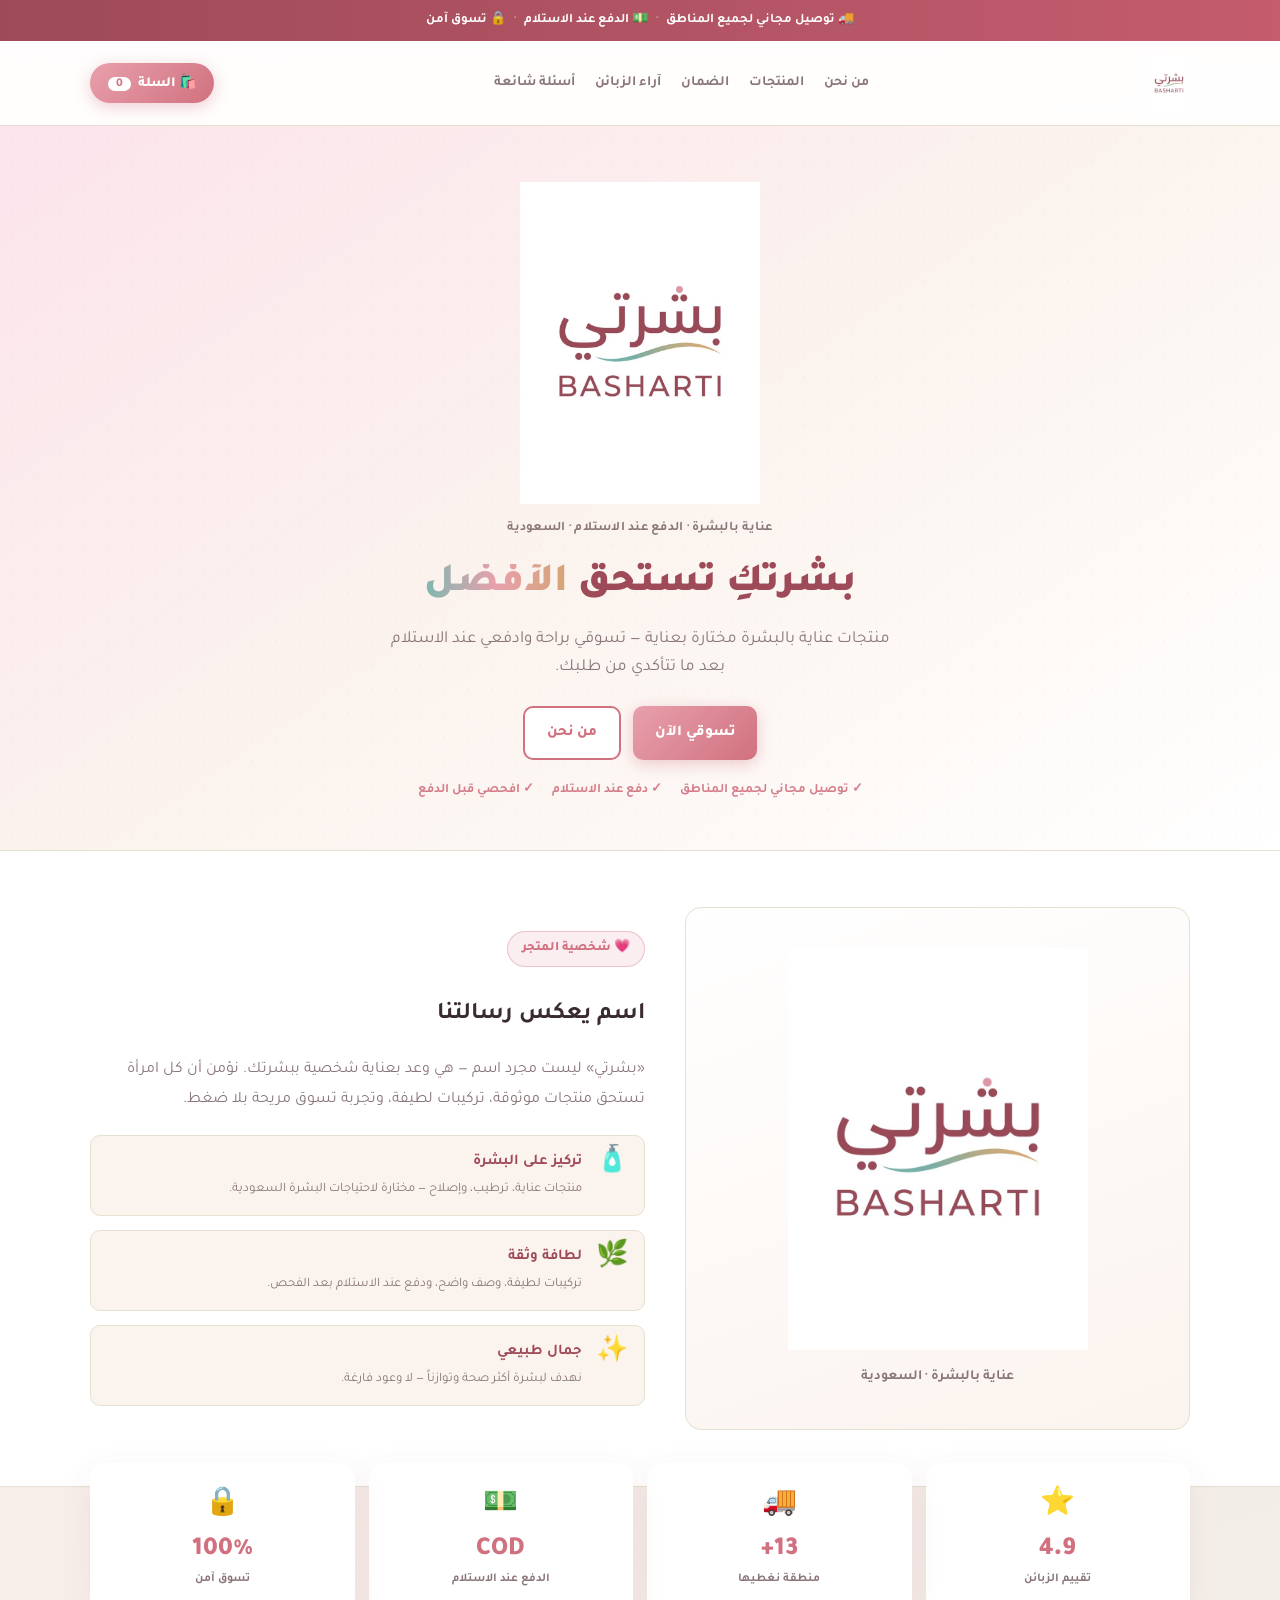
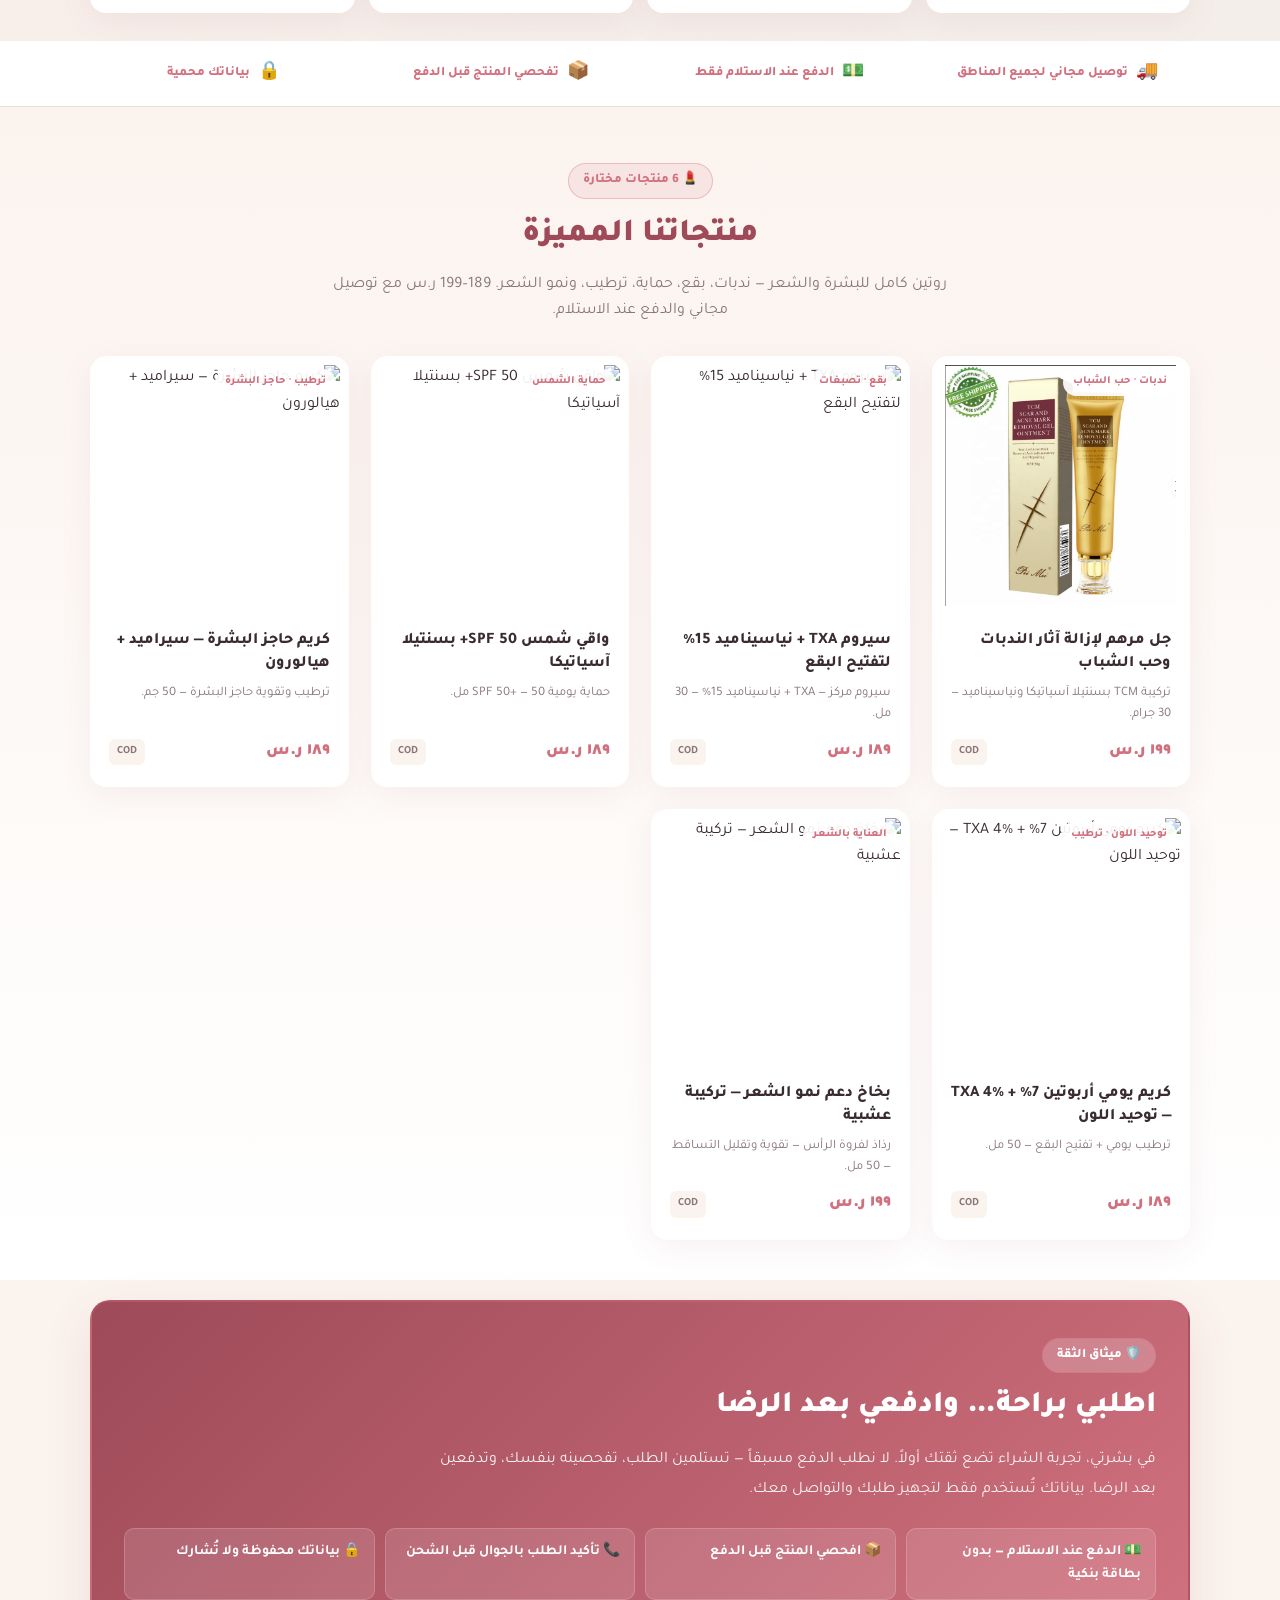
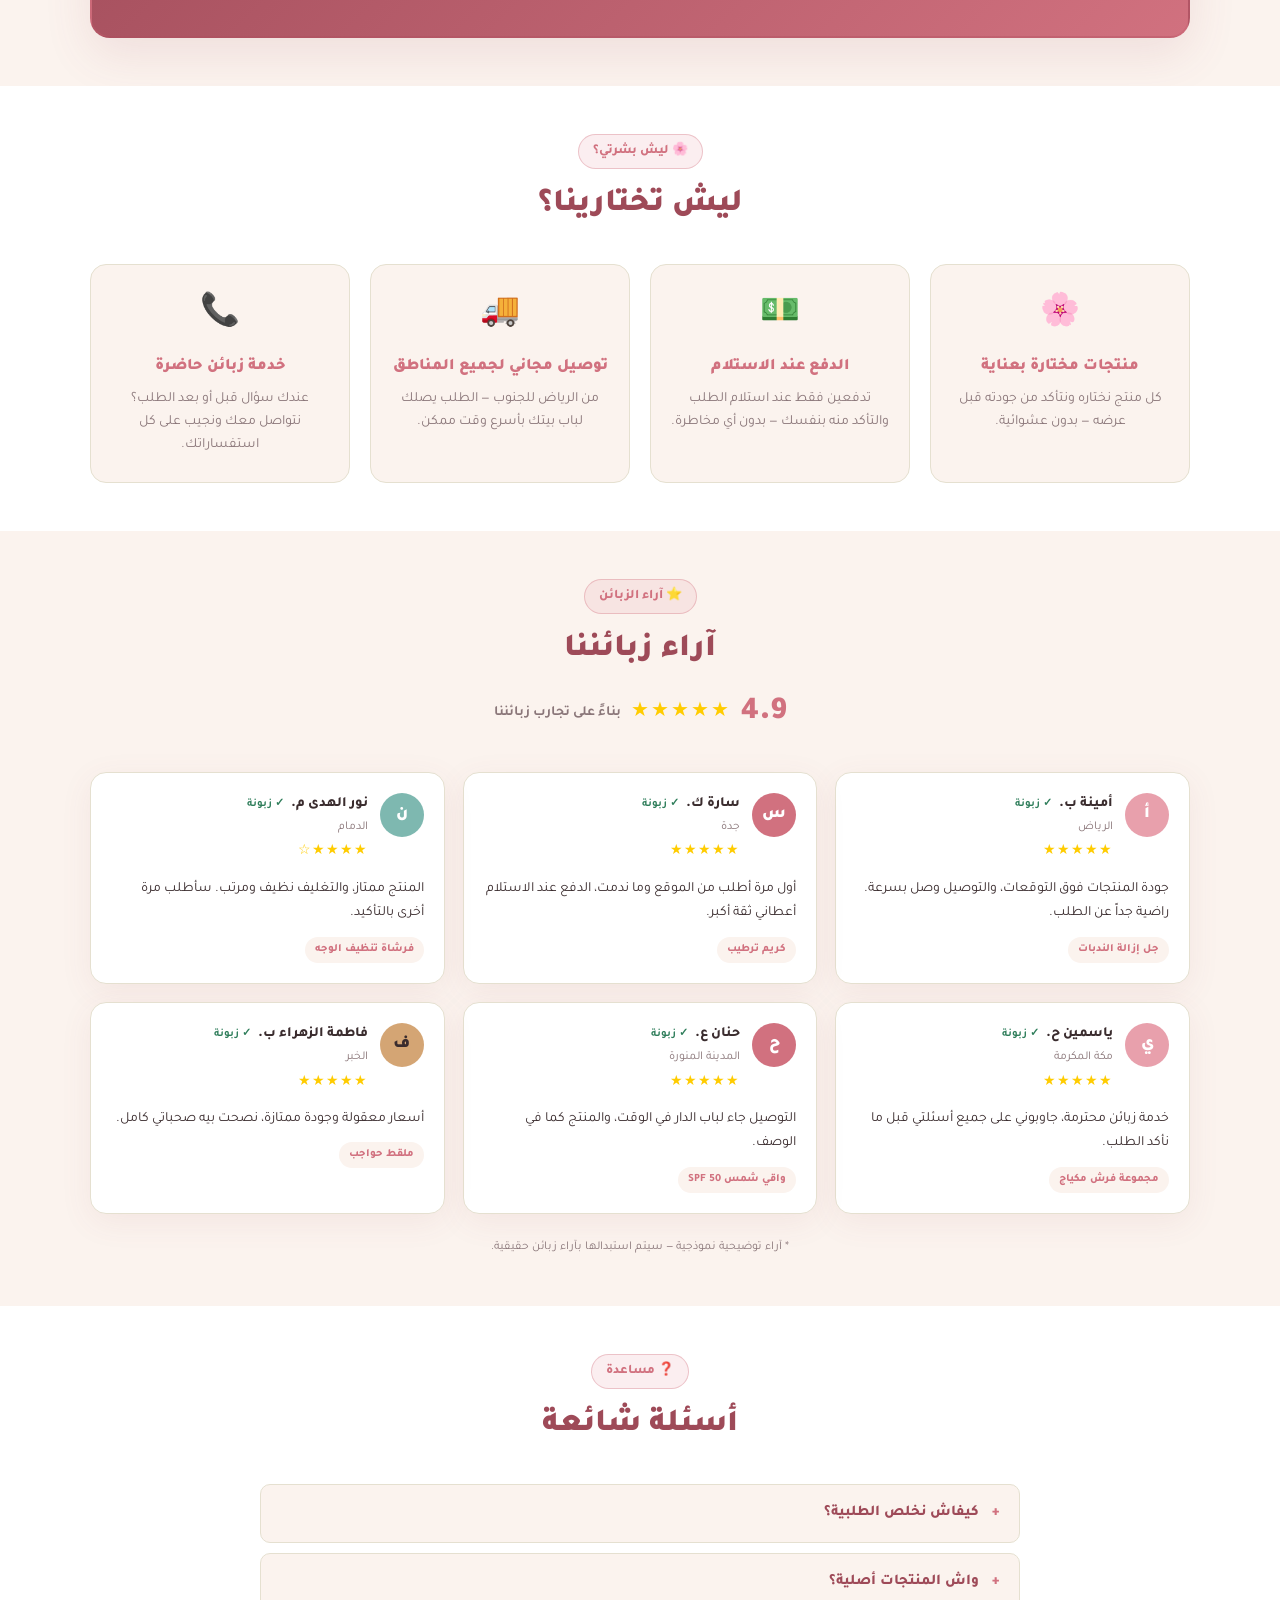
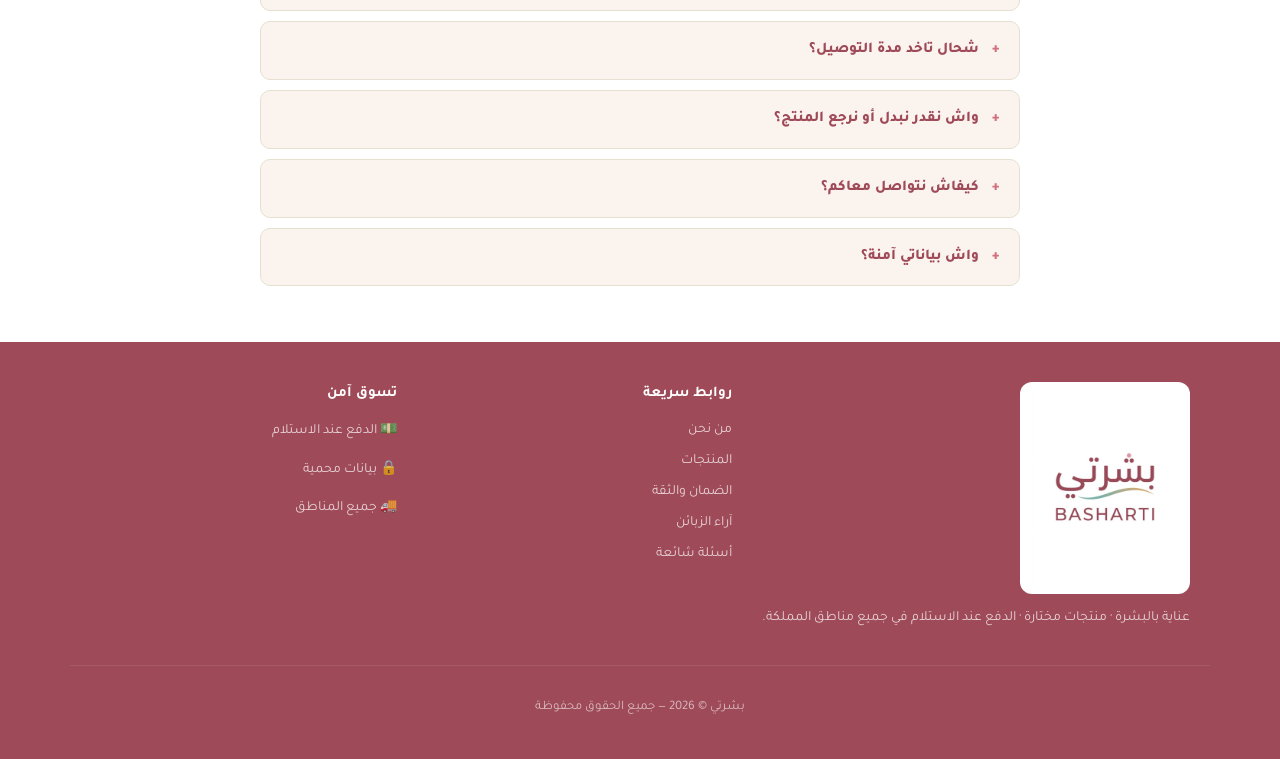
==== commit 42a95b1b: "Add unified ad pixels, six products, and Meta CAPI client dedup." ====
--- a/index.html
+++ b/index.html
@@ -15,7 +15,26 @@
 <link href="https://fonts.googleapis.com/css2?family=Tajawal:wght@400;500;700;800;900&display=swap" rel="stylesheet">
 <link rel="icon" type="image/png" href="assets/brand/logo-basharti.png?v=2" />
 <link rel="apple-touch-icon" href="assets/brand/logo-basharti.png?v=2" />
-<link rel="stylesheet" href="style.css?v=5" />
+<link rel="stylesheet" href="style.css?v=8" />
+<script src="config.js?v=8"></script>
+<script>
+(function () {
+  var id = (window.BASHARTI_CONFIG && window.BASHARTI_CONFIG.META_PIXEL_ID) || "";
+  if (!id) return;
+  !function (f, b, e, v, n, t, s) {
+    if (f.fbq) return;
+    n = f.fbq = function () { n.callMethod ? n.callMethod.apply(n, arguments) : n.queue.push(arguments); };
+    if (!f._fbq) f._fbq = n;
+    n.push = n; n.loaded = true; n.version = "2.0"; n.queue = [];
+    t = b.createElement(e); t.async = true; t.src = v;
+    s = b.getElementsByTagName(e)[0]; s.parentNode.insertBefore(t, s);
+  }(window, document, "script", "https://connect.facebook.net/en_US/fbevents.js");
+  fbq("init", id);
+  fbq("track", "PageView");
+})();
+</script>
+<noscript><img height="1" width="1" style="display:none" alt=""
+  src="https://www.facebook.com/tr?id=1570480567898006&amp;ev=PageView&amp;noscript=1" /></noscript>
 </head>
 <body>
 
@@ -155,9 +174,9 @@
   <section id="products" class="products-section">
     <div class="container">
       <div class="section-head">
-        <span class="section-badge">💄 4 منتجات أساسية</span>
+        <span class="section-badge">💄 6 منتجات مختارة</span>
         <h2 class="section-title">منتجاتنا المميزة</h2>
-        <p class="section-lead">روتين بسيط لبشرة أوضح — ندبات، بقع، حماية من الشمس، وترطيب. كل منتج بـ 189 أو 199 ر.س مع توصيل مجاني والدفع عند الاستلام.</p>
+        <p class="section-lead">روتين كامل للبشرة والشعر — ندبات، بقع، حماية، ترطيب، ونمو الشعر. 189–199 ر.س مع توصيل مجاني والدفع عند الاستلام.</p>
       </div>
       <div id="productGrid" class="product-grid">
         <p class="loading">جاري تحميل المنتجات...</p>
@@ -421,7 +440,7 @@
   </div>
 </div>
 
-<script src="config.js?v=5"></script>
-<script src="app.js?v=5"></script>
+<script src="tracking.js?v=9"></script>
+<script src="app.js?v=9"></script>
 </body>
 </html>
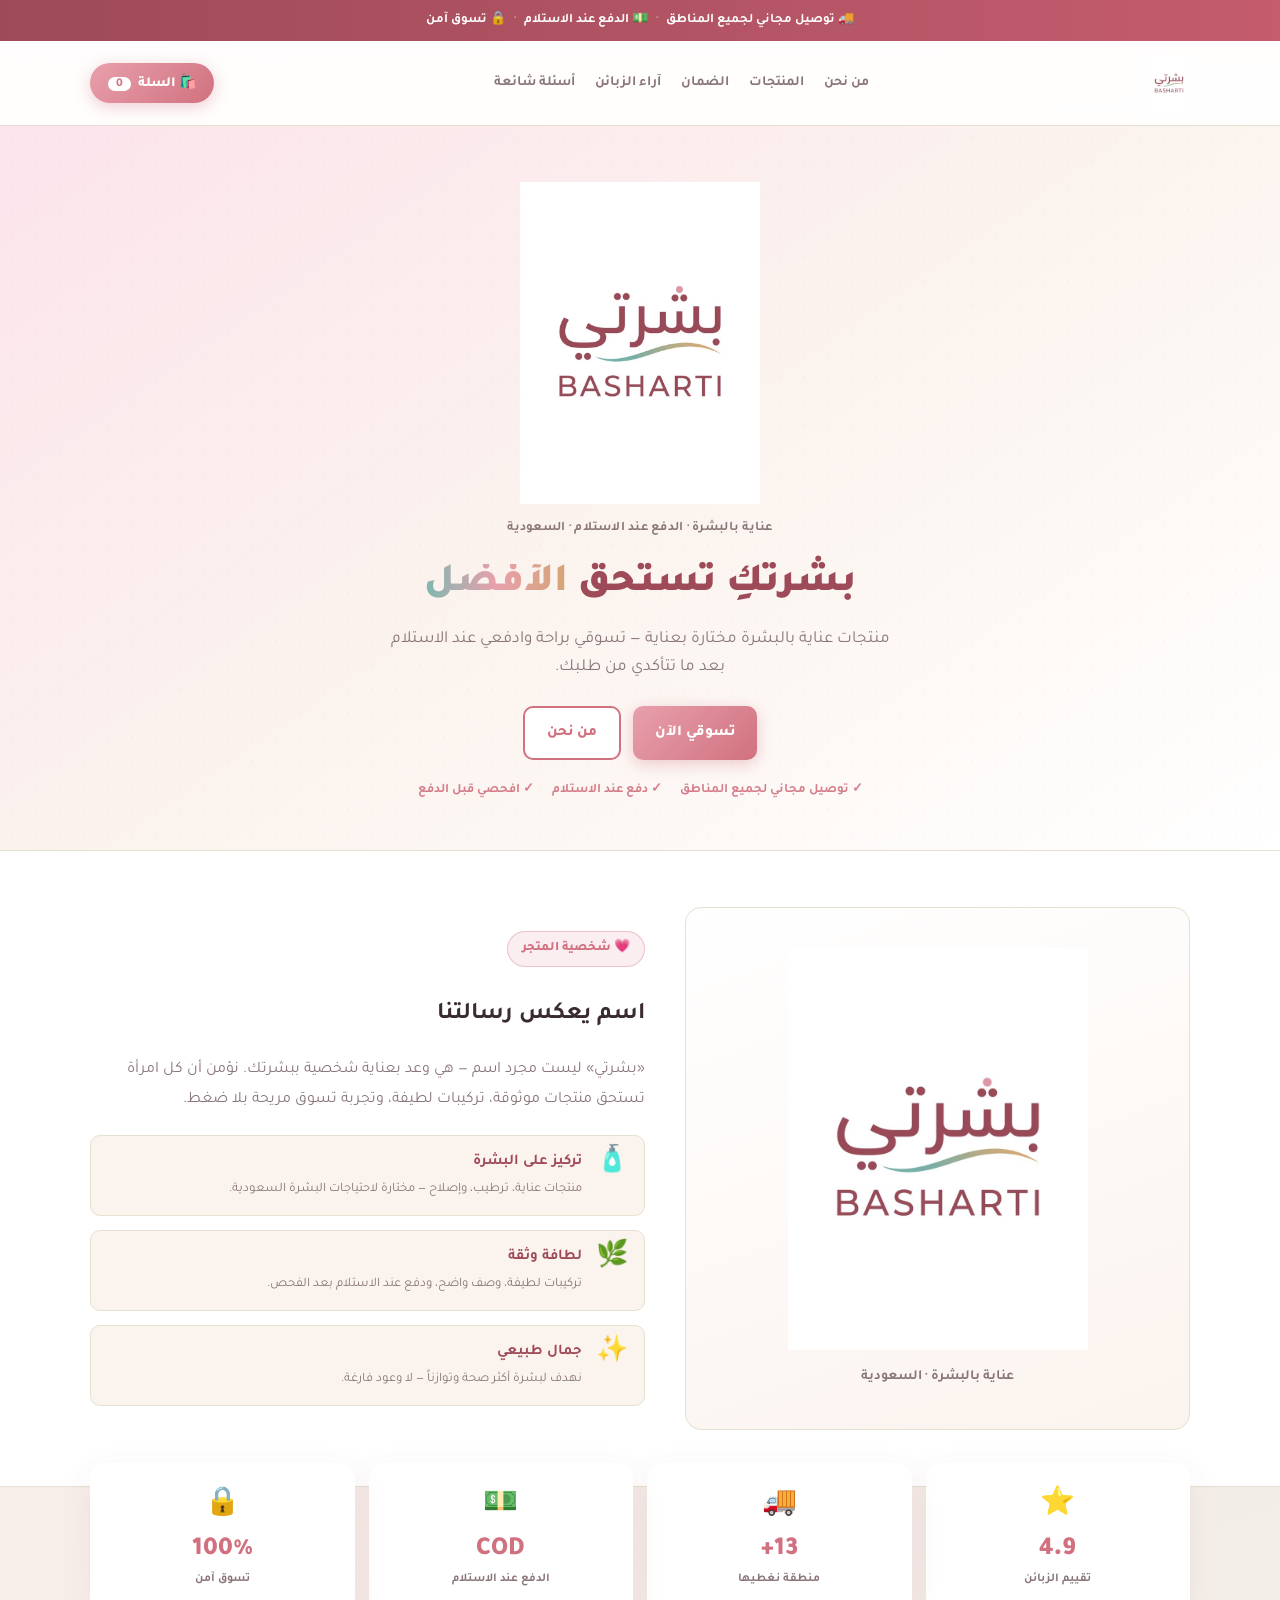
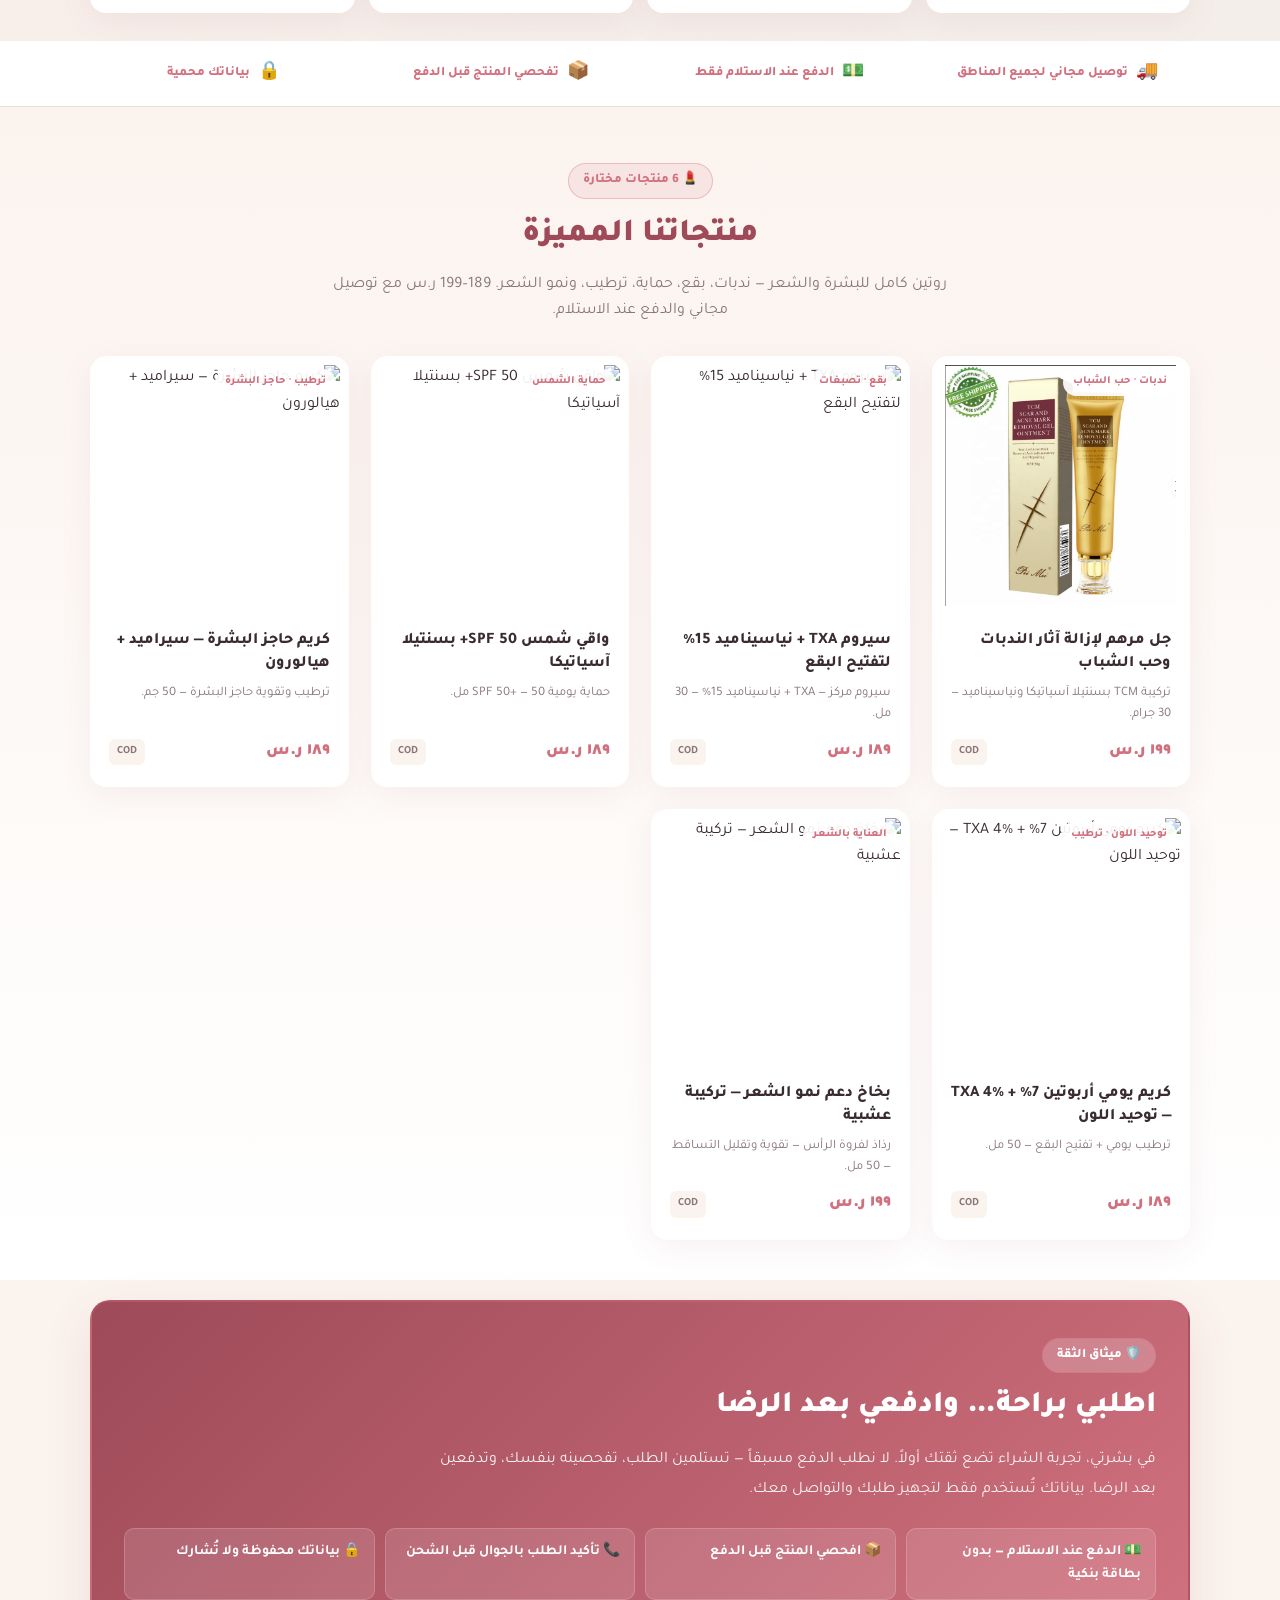
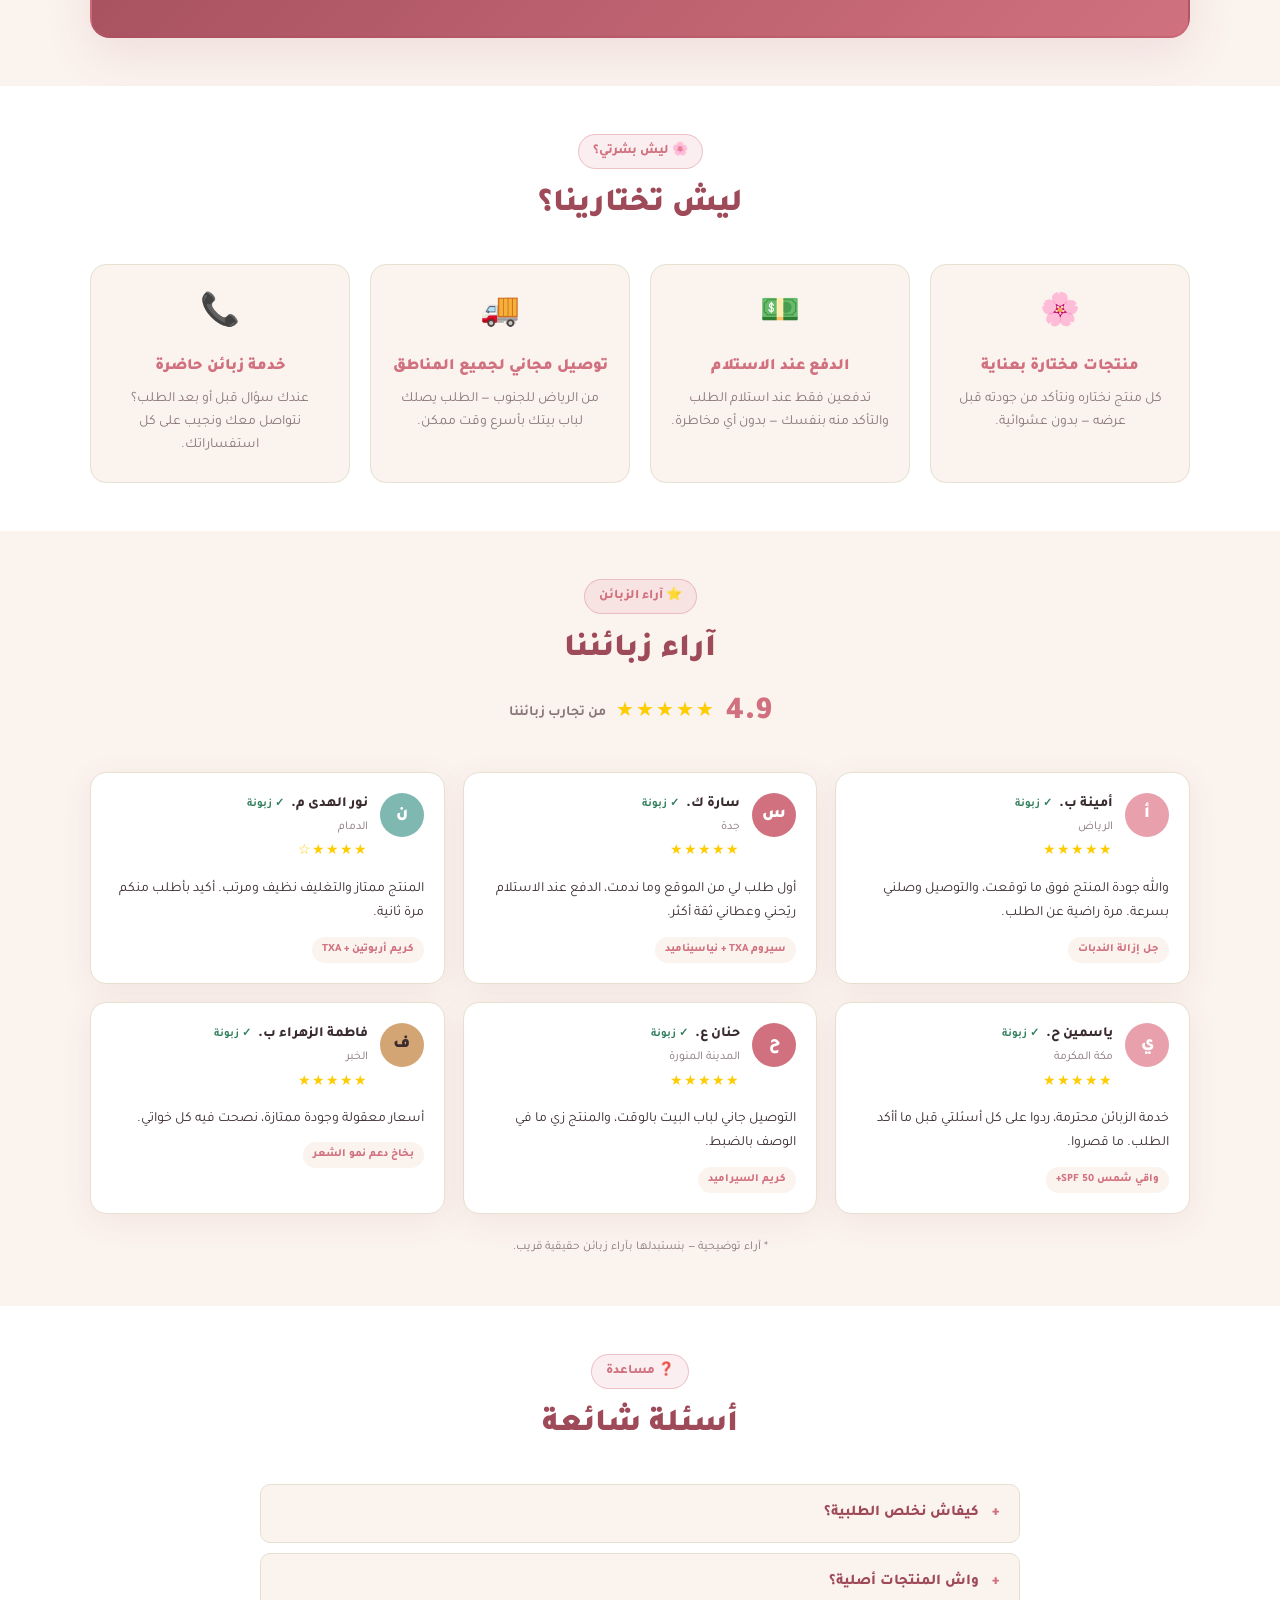
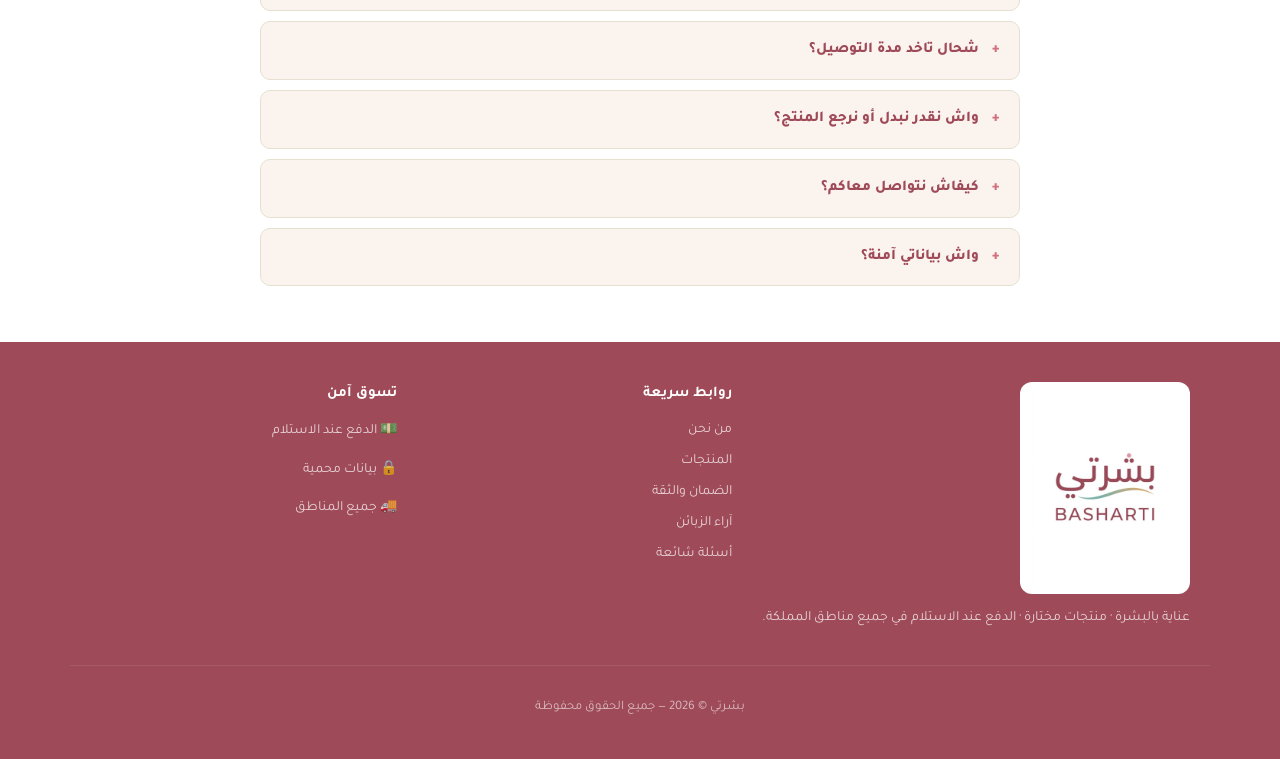
==== commit c38526c5: "Update customer reviews to Saudi dialect and add social profile logo." ====
--- a/index.html
+++ b/index.html
@@ -239,7 +239,7 @@
         <div class="reviews-summary">
           <span class="reviews-score">4.9</span>
           <span class="reviews-stars" aria-label="4.9 من 5">★★★★★</span>
-          <span class="reviews-count">بناءً على تجارب زبائننا</span>
+          <span class="reviews-count">من تجارب زبائننا</span>
         </div>
       </div>
       <div class="reviews-grid">
@@ -252,7 +252,7 @@
               <div class="review-stars" aria-label="5 من 5">★★★★★</div>
             </div>
           </div>
-          <p class="review-text">جودة المنتجات فوق التوقعات، والتوصيل وصل بسرعة. راضية جداً عن الطلب.</p>
+          <p class="review-text">والله جودة المنتج فوق ما توقعت، والتوصيل وصلني بسرعة. مرة راضية عن الطلب.</p>
           <span class="review-product">جل إزالة الندبات</span>
         </article>
         <article class="review-card">
@@ -264,8 +264,8 @@
               <div class="review-stars" aria-label="5 من 5">★★★★★</div>
             </div>
           </div>
-          <p class="review-text">أول مرة أطلب من الموقع وما ندمت، الدفع عند الاستلام أعطاني ثقة أكبر.</p>
-          <span class="review-product">كريم ترطيب</span>
+          <p class="review-text">أول طلب لي من الموقع وما ندمت، الدفع عند الاستلام ريّحني وعطاني ثقة أكثر.</p>
+          <span class="review-product">سيروم TXA + نياسيناميد</span>
         </article>
         <article class="review-card">
           <div class="review-head">
@@ -276,8 +276,8 @@
               <div class="review-stars" aria-label="4 من 5">★★★★☆</div>
             </div>
           </div>
-          <p class="review-text">المنتج ممتاز، والتغليف نظيف ومرتب. سأطلب مرة أخرى بالتأكيد.</p>
-          <span class="review-product">فرشاة تنظيف الوجه</span>
+          <p class="review-text">المنتج ممتاز والتغليف نظيف ومرتب. أكيد بأطلب منكم مرة ثانية.</p>
+          <span class="review-product">كريم أربوتين + TXA</span>
         </article>
         <article class="review-card">
           <div class="review-head">
@@ -288,8 +288,8 @@
               <div class="review-stars" aria-label="5 من 5">★★★★★</div>
             </div>
           </div>
-          <p class="review-text">خدمة زبائن محترمة، جاوبوني على جميع أسئلتي قبل ما نأكد الطلب.</p>
-          <span class="review-product">مجموعة فرش مكياج</span>
+          <p class="review-text">خدمة الزبائن محترمة، ردوا على كل أسئلتي قبل ما أأكد الطلب. ما قصروا.</p>
+          <span class="review-product">واقي شمس SPF 50+</span>
         </article>
         <article class="review-card">
           <div class="review-head">
@@ -300,8 +300,8 @@
               <div class="review-stars" aria-label="5 من 5">★★★★★</div>
             </div>
           </div>
-          <p class="review-text">التوصيل جاء لباب الدار في الوقت، والمنتج كما في الوصف.</p>
-          <span class="review-product">واقي شمس SPF 50</span>
+          <p class="review-text">التوصيل جاني لباب البيت بالوقت، والمنتج زي ما في الوصف بالضبط.</p>
+          <span class="review-product">كريم السيراميد</span>
         </article>
         <article class="review-card">
           <div class="review-head">
@@ -312,11 +312,11 @@
               <div class="review-stars" aria-label="5 من 5">★★★★★</div>
             </div>
           </div>
-          <p class="review-text">أسعار معقولة وجودة ممتازة، نصحت بيه صحباتي كامل.</p>
-          <span class="review-product">ملقط حواجب</span>
-        </article>
-      </div>
-      <p class="reviews-note">* آراء توضيحية نموذجية — سيتم استبدالها بآراء زبائن حقيقية.</p>
+          <p class="review-text">أسعار معقولة وجودة ممتازة، نصحت فيه كل خواتي.</p>
+          <span class="review-product">بخاخ دعم نمو الشعر</span>
+        </article>
+      </div>
+      <p class="reviews-note">* آراء توضيحية — بنستبدلها بآراء زبائن حقيقية قريب.</p>
     </div>
   </section>
 
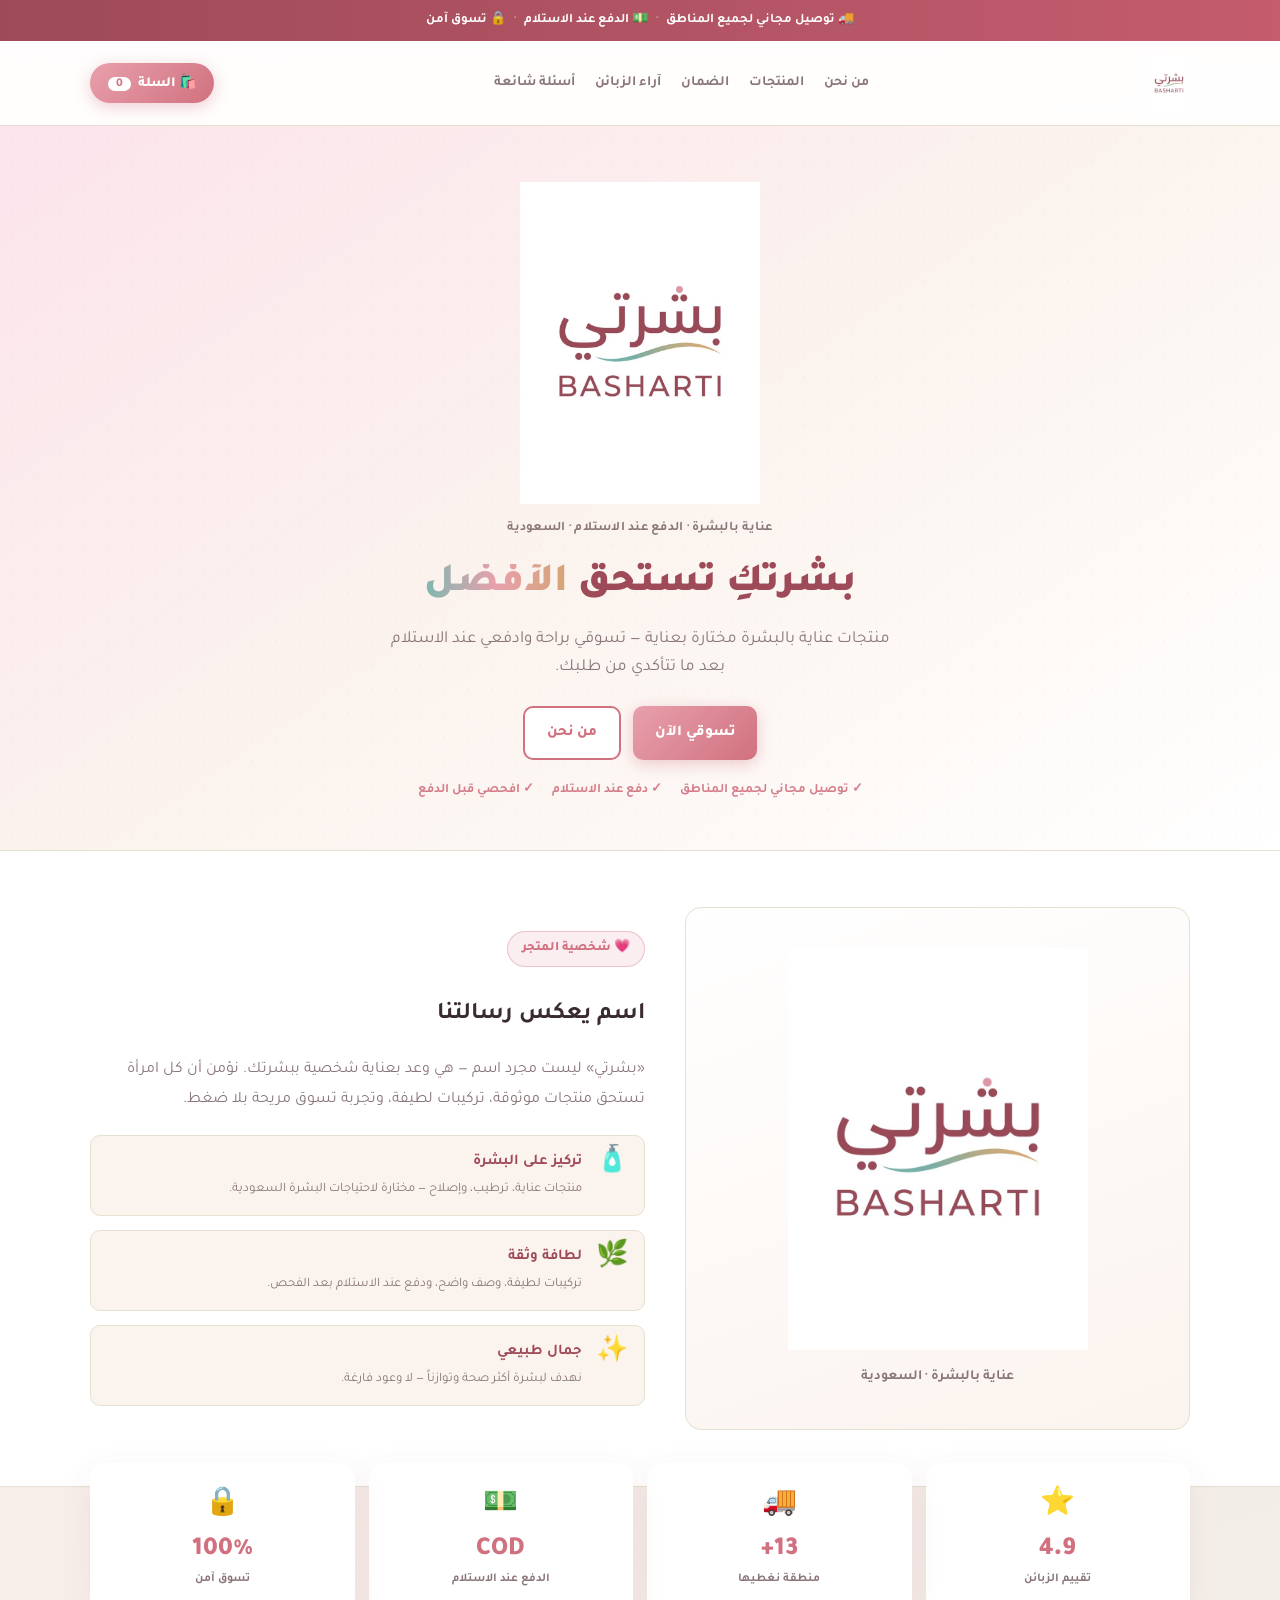
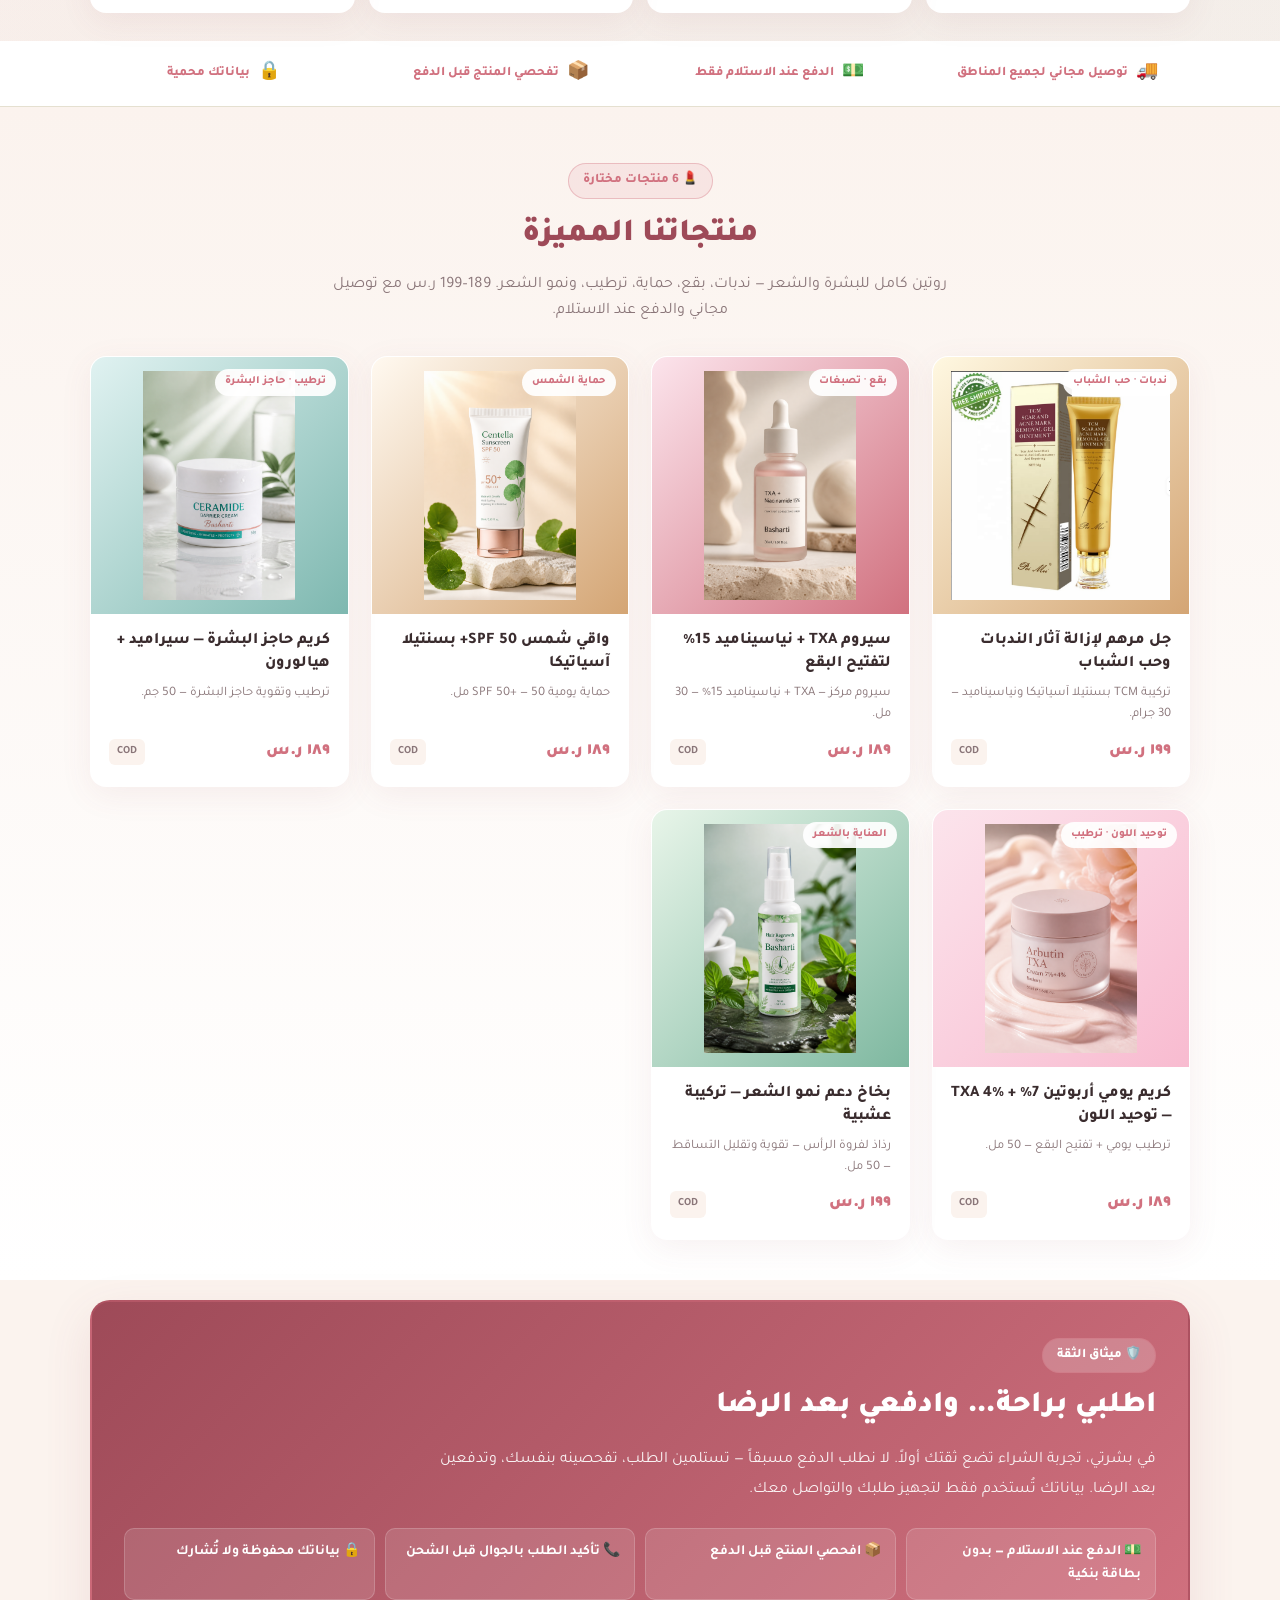
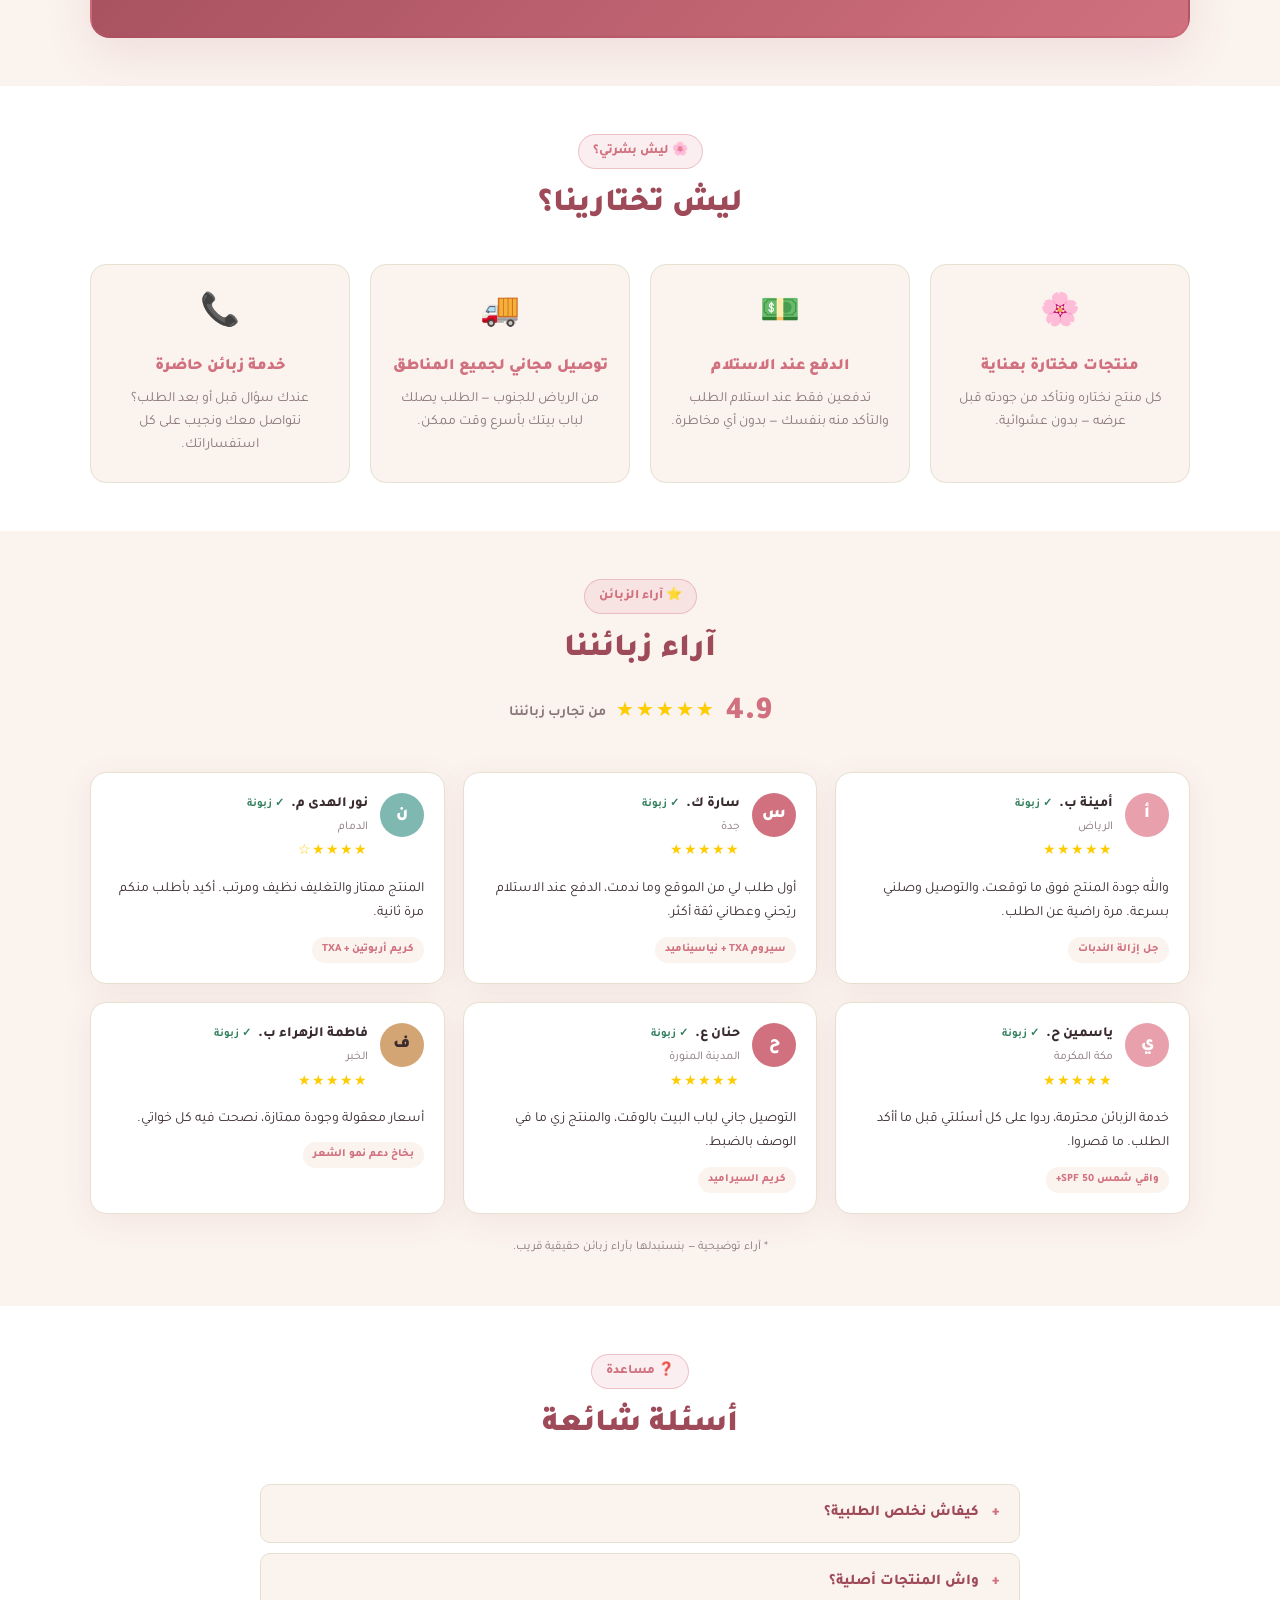
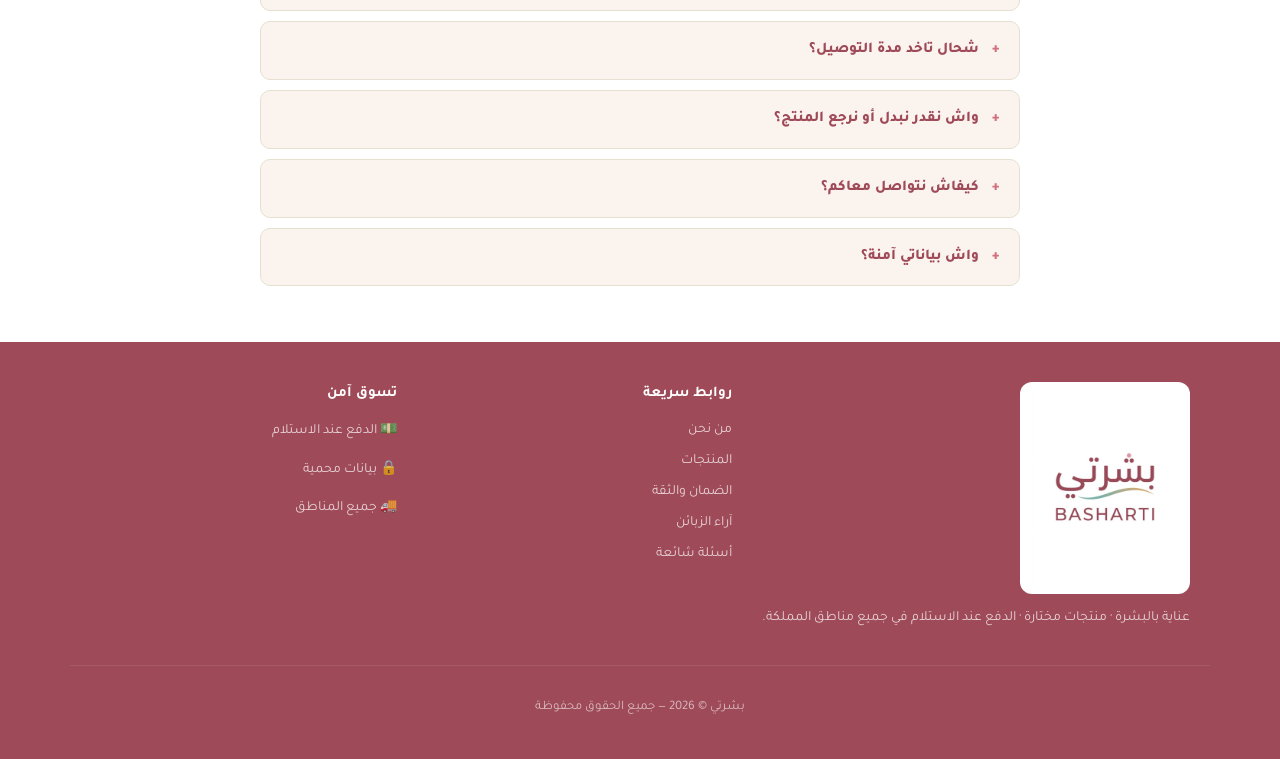
==== commit 9a28fba2: "Switch Meta Pixel to new ads account dataset 27899734523051764. Updates config, head embeds, and nos" ====
--- a/index.html
+++ b/index.html
@@ -34,7 +34,7 @@
 })();
 </script>
 <noscript><img height="1" width="1" style="display:none" alt=""
-  src="https://www.facebook.com/tr?id=1570480567898006&amp;ev=PageView&amp;noscript=1" /></noscript>
+  src="https://www.facebook.com/tr?id=27899734523051764&amp;ev=PageView&amp;noscript=1" /></noscript>
 </head>
 <body>
 
--- a/style.css
+++ b/style.css
@@ -627,7 +627,6 @@
 
 .product-thumb {
   aspect-ratio: 1 / 1;
-  background: var(--cream);
   display: flex;
   align-items: center;
   justify-content: center;
@@ -639,8 +638,8 @@
   width: 100%;
   height: 100%;
   object-fit: contain;
-  background: #fff;
-  padding: 8px;
+  background: transparent;
+  padding: 14px;
 }
 
 .product-thumb-placeholder {
@@ -1051,7 +1050,13 @@
   overflow: hidden;
 }
 
-.product-modal-thumb img { width: 100%; height: 100%; object-fit: cover; }
+.product-modal-thumb img {
+  width: 100%;
+  height: 100%;
+  object-fit: contain;
+  background: transparent;
+  padding: 14px;
+}
 
 .qty-row {
   display: flex;
@@ -1677,11 +1682,28 @@
   align-items: start;
 }
 
+.pd-hero-frame {
+  border-radius: var(--radius);
+  box-shadow: var(--shadow-lg);
+  border: 1px solid var(--border);
+  overflow: hidden;
+  padding: 20px;
+  display: flex;
+  align-items: center;
+  justify-content: center;
+}
+
 .pd-hero-img {
   width: 100%;
   border-radius: var(--radius);
-  box-shadow: var(--shadow-lg);
-  border: 1px solid var(--border);
+}
+
+.pd-hero-img--photo {
+  max-height: 420px;
+  object-fit: contain;
+  background: transparent;
+  border: none;
+  box-shadow: none;
 }
 
 .pd-hero-img--svg {
